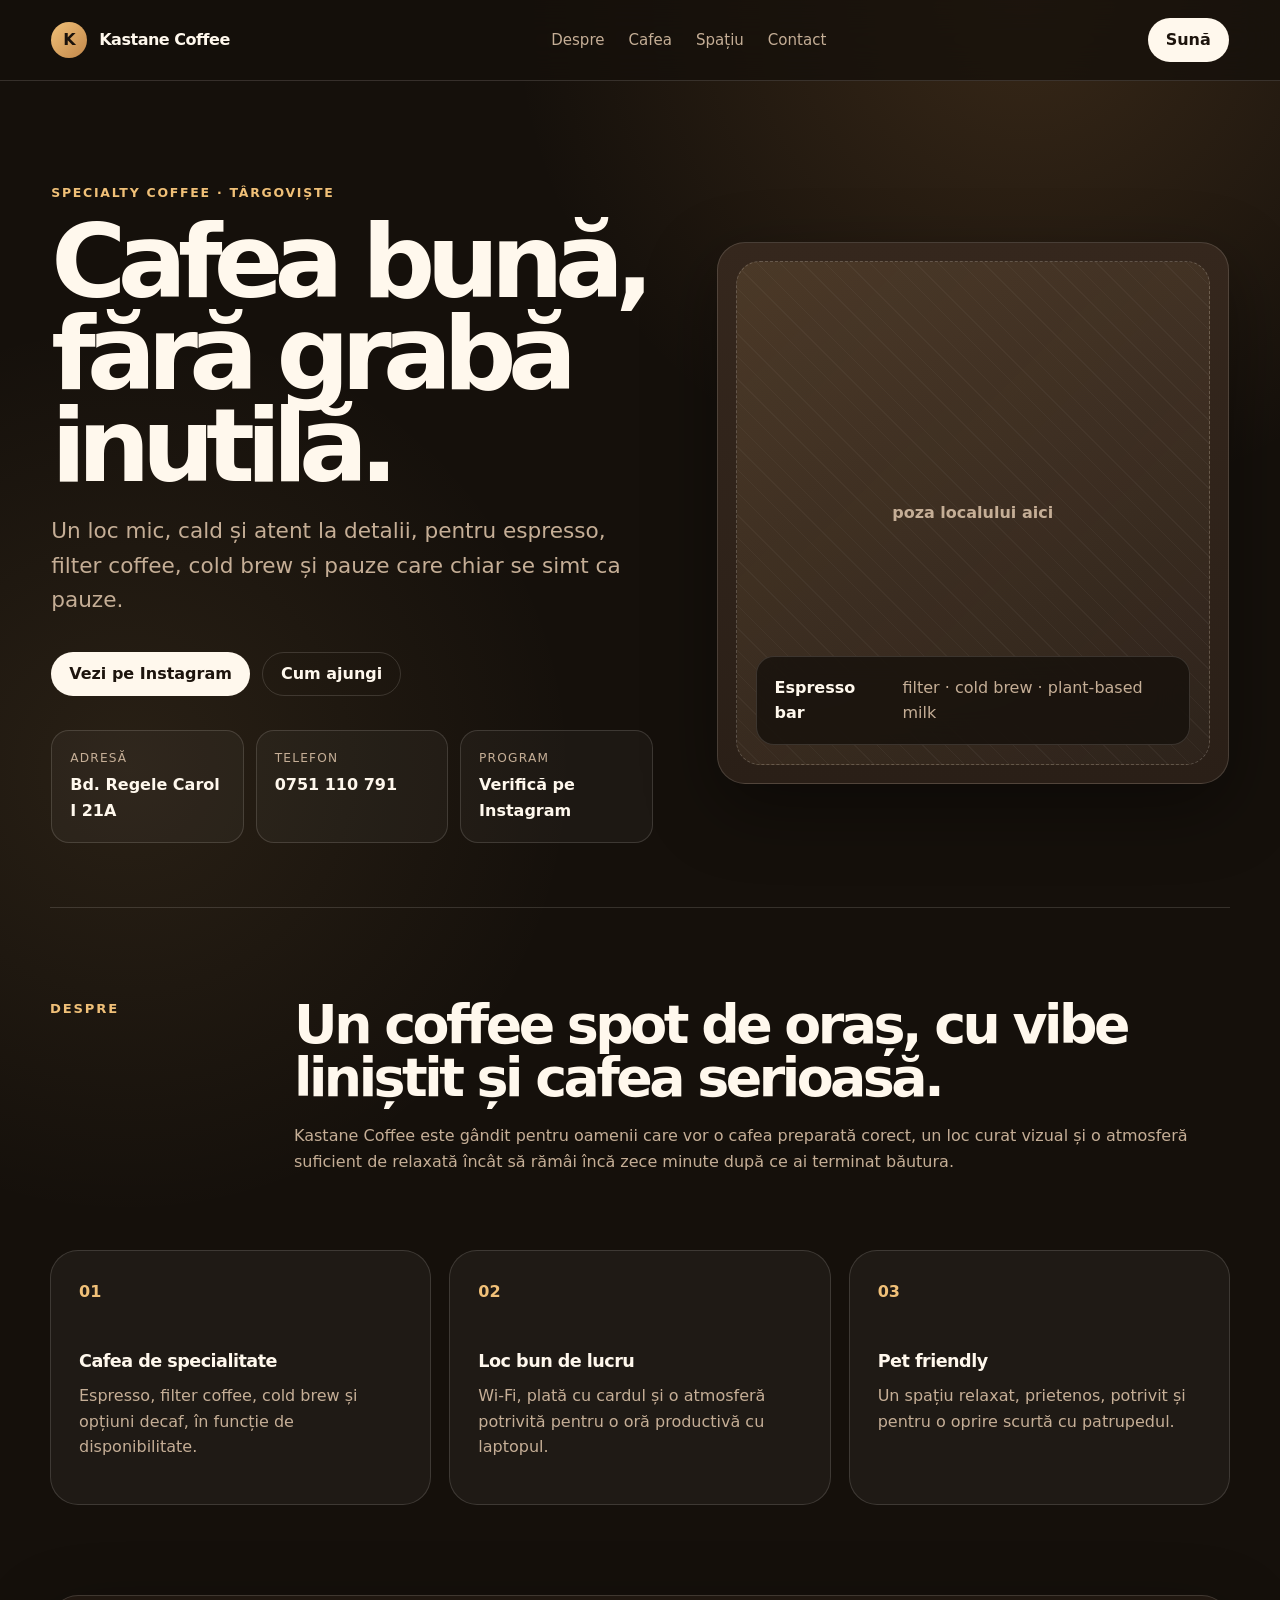
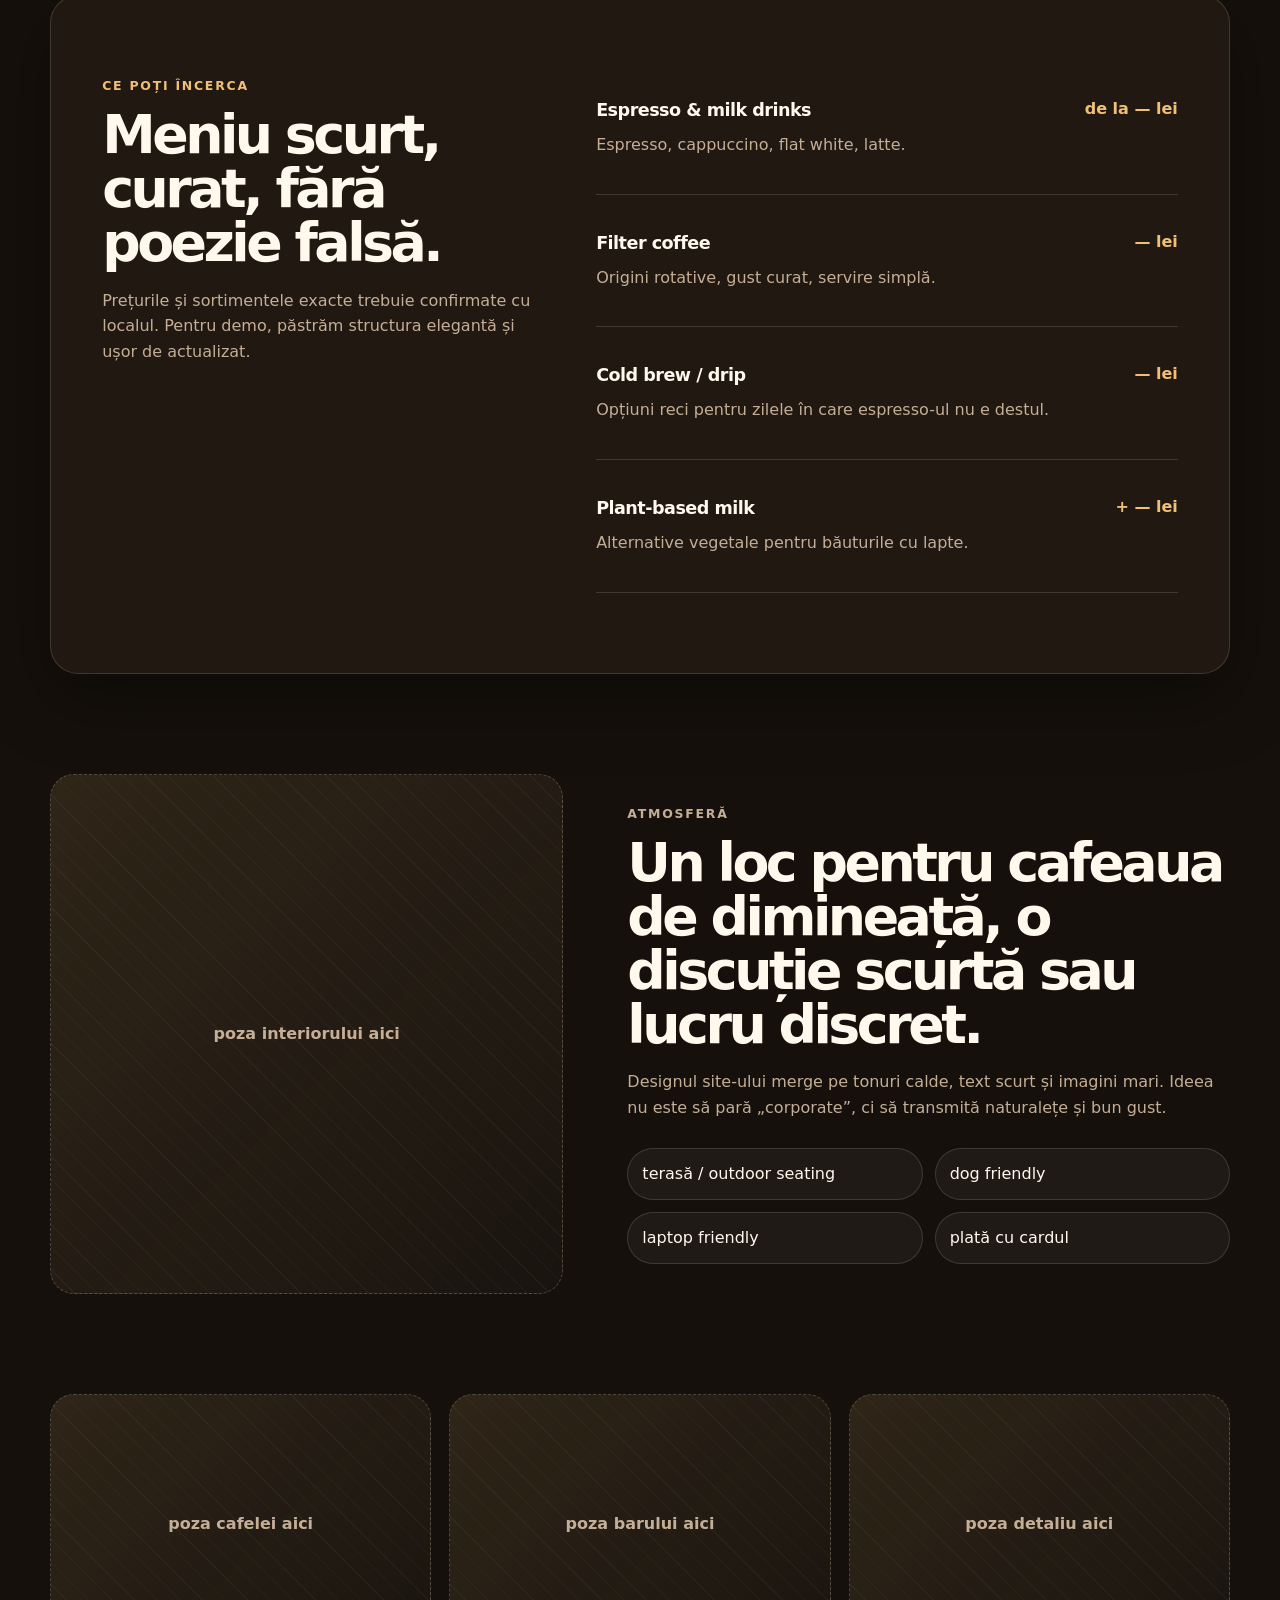
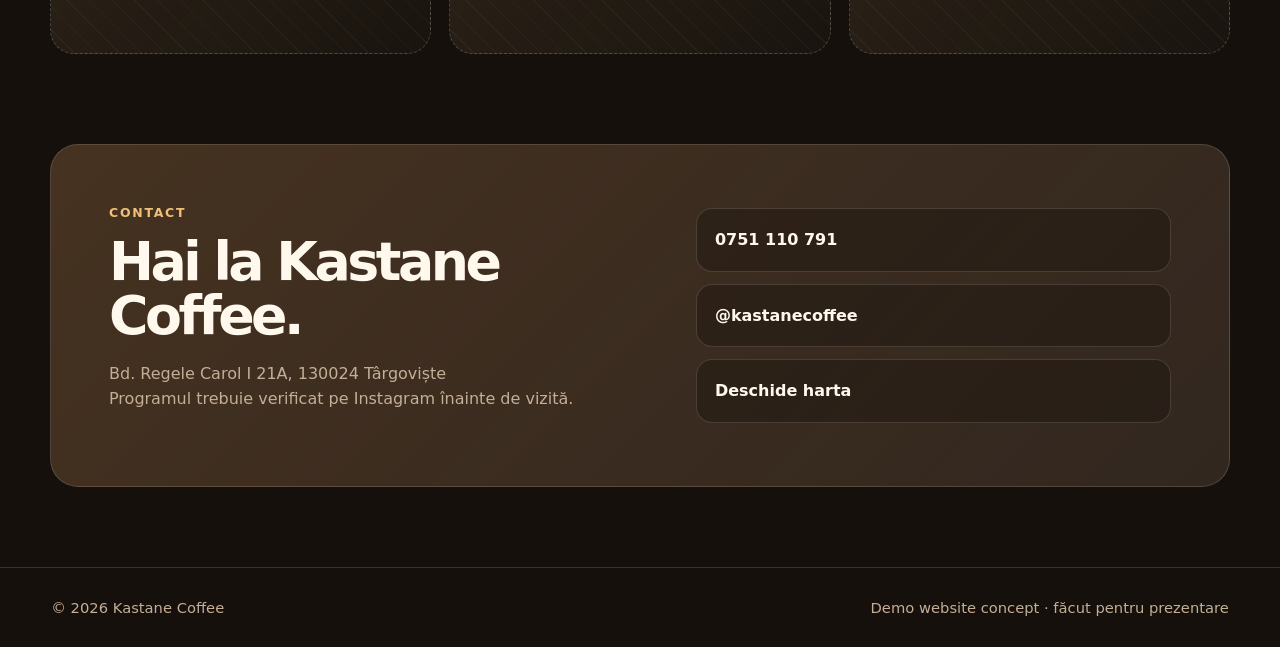
==== index.html @ a00e75fe "Add files via upload" ====
<!doctype html>
<html lang="ro">
<head>
  <meta charset="utf-8" />
  <meta name="viewport" content="width=device-width, initial-scale=1" />
  <title>Kastane Coffee — Specialty coffee în Târgoviște</title>
  <meta name="description" content="Kastane Coffee este o cafenea de specialitate din Târgoviște, pe Bulevardul Regele Carol I 21A. Espresso, filter coffee, cold brew și atmosferă relaxată." />
  <meta name="theme-color" content="#15100b" />
  <link rel="stylesheet" href="styles.css" />
</head>
<body>
  <header class="site-header">
    <a class="brand" href="#top" aria-label="Kastane Coffee">
      <span class="brand-mark">K</span>
      <span>Kastane Coffee</span>
    </a>

    <nav class="nav" aria-label="Navigație principală">
      <a href="#about">Despre</a>
      <a href="#coffee">Cafea</a>
      <a href="#space">Spațiu</a>
      <a href="#contact">Contact</a>
    </nav>

    <a class="header-cta" href="tel:+40751110791">Sună</a>
  </header>

  <main id="top">
    <section class="hero">
      <div class="hero-content">
        <p class="eyebrow">Specialty coffee · Târgoviște</p>
        <h1>Cafea bună, fără grabă inutilă.</h1>
        <p class="lead">
          Un loc mic, cald și atent la detalii, pentru espresso, filter coffee,
          cold brew și pauze care chiar se simt ca pauze.
        </p>

        <div class="hero-actions">
          <a class="button primary" href="https://www.instagram.com/kastanecoffee/" target="_blank" rel="noreferrer">Vezi pe Instagram</a>
          <a class="button ghost" href="#contact">Cum ajungi</a>
        </div>

        <dl class="quick-info" aria-label="Informații rapide">
          <div>
            <dt>Adresă</dt>
            <dd>Bd. Regele Carol I 21A</dd>
          </div>
          <div>
            <dt>Telefon</dt>
            <dd>0751 110 791</dd>
          </div>
          <div>
            <dt>Program</dt>
            <dd>Verifică pe Instagram</dd>
          </div>
        </dl>
      </div>

      <div class="hero-card" aria-label="Card vizual cafea">
        <div class="image-placeholder">
          <span>poza localului aici</span>
        </div>
        <div class="floating-note">
          <strong>Espresso bar</strong>
          <span>filter · cold brew · plant-based milk</span>
        </div>
      </div>
    </section>

    <section class="section intro" id="about">
      <div class="section-label">Despre</div>
      <div class="section-copy">
        <h2>Un coffee spot de oraș, cu vibe liniștit și cafea serioasă.</h2>
        <p>
          Kastane Coffee este gândit pentru oamenii care vor o cafea preparată corect,
          un loc curat vizual și o atmosferă suficient de relaxată încât să rămâi
          încă zece minute după ce ai terminat băutura.
        </p>
      </div>
    </section>

    <section class="feature-grid">
      <article class="feature-card">
        <span class="card-number">01</span>
        <h3>Cafea de specialitate</h3>
        <p>Espresso, filter coffee, cold brew și opțiuni decaf, în funcție de disponibilitate.</p>
      </article>
      <article class="feature-card">
        <span class="card-number">02</span>
        <h3>Loc bun de lucru</h3>
        <p>Wi‑Fi, plată cu cardul și o atmosferă potrivită pentru o oră productivă cu laptopul.</p>
      </article>
      <article class="feature-card">
        <span class="card-number">03</span>
        <h3>Pet friendly</h3>
        <p>Un spațiu relaxat, prietenos, potrivit și pentru o oprire scurtă cu patrupedul.</p>
      </article>
    </section>

    <section class="menu-section" id="coffee">
      <div>
        <p class="eyebrow">Ce poți încerca</p>
        <h2>Meniu scurt, curat, fără poezie falsă.</h2>
        <p class="muted">
          Prețurile și sortimentele exacte trebuie confirmate cu localul.
          Pentru demo, păstrăm structura elegantă și ușor de actualizat.
        </p>
      </div>

      <div class="menu-list">
        <div class="menu-item">
          <div>
            <h3>Espresso & milk drinks</h3>
            <p>Espresso, cappuccino, flat white, latte.</p>
          </div>
          <span>de la — lei</span>
        </div>
        <div class="menu-item">
          <div>
            <h3>Filter coffee</h3>
            <p>Origini rotative, gust curat, servire simplă.</p>
          </div>
          <span>— lei</span>
        </div>
        <div class="menu-item">
          <div>
            <h3>Cold brew / drip</h3>
            <p>Opțiuni reci pentru zilele în care espresso-ul nu e destul.</p>
          </div>
          <span>— lei</span>
        </div>
        <div class="menu-item">
          <div>
            <h3>Plant-based milk</h3>
            <p>Alternative vegetale pentru băuturile cu lapte.</p>
          </div>
          <span>+ — lei</span>
        </div>
      </div>
    </section>

    <section class="split-section" id="space">
      <div class="image-placeholder tall">
        <span>poza interiorului aici</span>
      </div>
      <div class="split-copy">
        <p class="eyebrow">Atmosferă</p>
        <h2>Un loc pentru cafeaua de dimineață, o discuție scurtă sau lucru discret.</h2>
        <p>
          Designul site-ului merge pe tonuri calde, text scurt și imagini mari.
          Ideea nu este să pară „corporate”, ci să transmită naturalețe și bun gust.
        </p>
        <ul class="check-list">
          <li>terasă / outdoor seating</li>
          <li>dog friendly</li>
          <li>laptop friendly</li>
          <li>plată cu cardul</li>
        </ul>
      </div>
    </section>

    <section class="gallery" aria-label="Galerie">
      <div class="image-placeholder"><span>poza cafelei aici</span></div>
      <div class="image-placeholder"><span>poza barului aici</span></div>
      <div class="image-placeholder"><span>poza detaliu aici</span></div>
    </section>

    <section class="contact-section" id="contact">
      <div>
        <p class="eyebrow">Contact</p>
        <h2>Hai la Kastane Coffee.</h2>
        <p class="muted">
          Bd. Regele Carol I 21A, 130024 Târgoviște<br />
          Programul trebuie verificat pe Instagram înainte de vizită.
        </p>
      </div>

      <div class="contact-card">
        <a href="tel:+40751110791">0751 110 791</a>
        <a href="https://www.instagram.com/kastanecoffee/" target="_blank" rel="noreferrer">@kastanecoffee</a>
        <a href="https://www.google.com/maps/search/?api=1&query=Kastane%20Coffee%20Targoviste" target="_blank" rel="noreferrer">Deschide harta</a>
      </div>
    </section>
  </main>

  <footer class="footer">
    <span>© <span id="year"></span> Kastane Coffee</span>
    <span>Demo website concept · făcut pentru prezentare</span>
  </footer>

  <script src="script.js"></script>
</body>
</html>
---- styles.css ----
* {
  box-sizing: border-box;
}

:root {
  --bg: #15100b;
  --bg-soft: #211811;
  --card: #2a1f17;
  --card-2: #35271d;
  --text: #fff8ed;
  --muted: #c5ae96;
  --line: rgba(255, 248, 237, 0.14);
  --accent: #c2874a;
  --accent-light: #f0c078;
  --shadow: 0 24px 70px rgba(0, 0, 0, 0.38);
  --radius-lg: 28px;
  --radius-md: 18px;
}

html {
  scroll-behavior: smooth;
}

body {
  margin: 0;
  font-family: Inter, ui-sans-serif, system-ui, -apple-system, BlinkMacSystemFont, "Segoe UI", sans-serif;
  color: var(--text);
  background:
    radial-gradient(circle at 80% 0%, rgba(194, 135, 74, 0.2), transparent 32rem),
    radial-gradient(circle at 10% 20%, rgba(240, 192, 120, 0.09), transparent 28rem),
    var(--bg);
  line-height: 1.6;
}

a {
  color: inherit;
  text-decoration: none;
}

.site-header {
  position: sticky;
  top: 0;
  z-index: 20;
  display: flex;
  align-items: center;
  justify-content: space-between;
  gap: 24px;
  padding: 18px clamp(18px, 4vw, 64px);
  background: rgba(21, 16, 11, 0.78);
  backdrop-filter: blur(18px);
  border-bottom: 1px solid var(--line);
}

.brand {
  display: inline-flex;
  align-items: center;
  gap: 12px;
  font-weight: 750;
  letter-spacing: -0.03em;
}

.brand-mark {
  display: grid;
  place-items: center;
  width: 36px;
  height: 36px;
  border-radius: 50%;
  background: linear-gradient(135deg, var(--accent-light), var(--accent));
  color: #1b120b;
  font-weight: 900;
}

.nav {
  display: flex;
  gap: 24px;
  color: var(--muted);
  font-size: 0.94rem;
}

.nav a:hover {
  color: var(--text);
}

.header-cta,
.button {
  display: inline-flex;
  align-items: center;
  justify-content: center;
  min-height: 44px;
  padding: 0 18px;
  border-radius: 999px;
  font-weight: 700;
}

.header-cta,
.button.primary {
  background: var(--text);
  color: #1d140d;
}

.button.ghost {
  border: 1px solid var(--line);
  color: var(--text);
}

.hero {
  display: grid;
  grid-template-columns: minmax(0, 1.08fr) minmax(320px, 0.92fr);
  gap: clamp(28px, 5vw, 72px);
  align-items: center;
  padding: clamp(56px, 8vw, 110px) clamp(18px, 4vw, 64px) 64px;
  min-height: 82vh;
}

.eyebrow {
  color: var(--accent-light);
  text-transform: uppercase;
  letter-spacing: 0.14em;
  font-size: 0.78rem;
  font-weight: 800;
}

h1,
h2,
h3,
p {
  margin-top: 0;
}

h1 {
  max-width: 880px;
  margin-bottom: 22px;
  font-size: clamp(3.1rem, 8vw, 7.5rem);
  line-height: 0.9;
  letter-spacing: -0.085em;
}

h2 {
  margin-bottom: 18px;
  font-size: clamp(2rem, 4.2vw, 4rem);
  line-height: 1;
  letter-spacing: -0.065em;
}

h3 {
  margin-bottom: 8px;
  font-size: 1.1rem;
  letter-spacing: -0.03em;
}

.lead {
  max-width: 650px;
  color: var(--muted);
  font-size: clamp(1.05rem, 2vw, 1.35rem);
}

.hero-actions {
  display: flex;
  flex-wrap: wrap;
  gap: 12px;
  margin: 34px 0;
}

.quick-info {
  display: grid;
  grid-template-columns: repeat(3, minmax(0, 1fr));
  max-width: 760px;
  gap: 12px;
  margin: 0;
}

.quick-info div {
  padding: 18px;
  border: 1px solid var(--line);
  border-radius: var(--radius-md);
  background: rgba(255, 255, 255, 0.035);
}

.quick-info dt {
  color: var(--muted);
  font-size: 0.76rem;
  text-transform: uppercase;
  letter-spacing: 0.1em;
}

.quick-info dd {
  margin: 4px 0 0;
  font-weight: 700;
}

.hero-card {
  position: relative;
  min-height: 540px;
  border-radius: var(--radius-lg);
  padding: 18px;
  background: linear-gradient(180deg, var(--card-2), var(--card));
  box-shadow: var(--shadow);
  border: 1px solid var(--line);
}

.image-placeholder {
  display: grid;
  place-items: center;
  min-height: 300px;
  width: 100%;
  border-radius: 24px;
  background:
    linear-gradient(135deg, rgba(240, 192, 120, 0.12), rgba(255, 255, 255, 0.02)),
    repeating-linear-gradient(45deg, rgba(255,255,255,0.035) 0 1px, transparent 1px 16px);
  border: 1px dashed rgba(255, 248, 237, 0.2);
  color: var(--muted);
  text-align: center;
  font-weight: 700;
}

.hero-card .image-placeholder {
  height: 100%;
  min-height: 504px;
}

.floating-note {
  position: absolute;
  left: 38px;
  right: 38px;
  bottom: 38px;
  display: flex;
  justify-content: space-between;
  gap: 16px;
  padding: 18px;
  border-radius: 18px;
  background: rgba(21, 16, 11, 0.78);
  backdrop-filter: blur(16px);
  border: 1px solid var(--line);
}

.floating-note span {
  color: var(--muted);
}

.section,
.feature-grid,
.menu-section,
.split-section,
.gallery,
.contact-section {
  width: min(1180px, calc(100% - 36px));
  margin: 0 auto;
}

.section {
  display: grid;
  grid-template-columns: 180px 1fr;
  gap: clamp(20px, 5vw, 80px);
  padding: 90px 0 42px;
  border-top: 1px solid var(--line);
}

.section-label {
  color: var(--accent-light);
  font-size: 0.82rem;
  text-transform: uppercase;
  letter-spacing: 0.14em;
  font-weight: 800;
}

.section-copy p,
.muted,
.split-copy p,
.feature-card p,
.menu-item p {
  color: var(--muted);
}

.feature-grid {
  display: grid;
  grid-template-columns: repeat(3, 1fr);
  gap: 18px;
  padding: 18px 0 90px;
}

.feature-card {
  padding: 28px;
  border-radius: var(--radius-lg);
  background: rgba(255, 255, 255, 0.045);
  border: 1px solid var(--line);
}

.card-number {
  display: inline-block;
  margin-bottom: 42px;
  color: var(--accent-light);
  font-weight: 900;
}

.menu-section {
  display: grid;
  grid-template-columns: 0.85fr 1.15fr;
  gap: clamp(26px, 5vw, 70px);
  padding: 80px clamp(18px, 4vw, 54px);
  border-radius: var(--radius-lg);
  background: var(--bg-soft);
  border: 1px solid var(--line);
  box-shadow: var(--shadow);
}

.menu-list {
  display: grid;
  gap: 14px;
}

.menu-item {
  display: flex;
  justify-content: space-between;
  gap: 24px;
  padding: 20px 0;
  border-bottom: 1px solid var(--line);
}

.menu-item span {
  color: var(--accent-light);
  font-weight: 800;
  white-space: nowrap;
}

.split-section {
  display: grid;
  grid-template-columns: 0.92fr 1.08fr;
  gap: clamp(26px, 5vw, 70px);
  align-items: center;
  padding: 100px 0;
}

.image-placeholder.tall {
  min-height: 520px;
}

.check-list {
  display: grid;
  grid-template-columns: repeat(2, minmax(0, 1fr));
  gap: 12px;
  padding: 0;
  margin: 28px 0 0;
  list-style: none;
}

.check-list li {
  padding: 12px 14px;
  border-radius: 999px;
  background: rgba(255, 255, 255, 0.045);
  color: var(--text);
  border: 1px solid var(--line);
}

.gallery {
  display: grid;
  grid-template-columns: repeat(3, 1fr);
  gap: 18px;
  padding-bottom: 90px;
}

.gallery .image-placeholder {
  min-height: 260px;
}

.contact-section {
  display: grid;
  grid-template-columns: 1fr 0.85fr;
  gap: 28px;
  align-items: stretch;
  margin-bottom: 80px;
  padding: clamp(30px, 5vw, 58px);
  border-radius: var(--radius-lg);
  background:
    linear-gradient(135deg, rgba(194, 135, 74, 0.18), rgba(255,255,255,0.035)),
    var(--card);
  border: 1px solid var(--line);
}

.contact-card {
  display: grid;
  gap: 12px;
  align-content: center;
}

.contact-card a {
  padding: 18px;
  border-radius: 16px;
  border: 1px solid var(--line);
  background: rgba(21, 16, 11, 0.35);
  font-weight: 800;
}

.footer {
  display: flex;
  justify-content: space-between;
  gap: 18px;
  padding: 28px clamp(18px, 4vw, 64px);
  border-top: 1px solid var(--line);
  color: var(--muted);
  font-size: 0.92rem;
}

@media (max-width: 900px) {
  .nav {
    display: none;
  }

  .hero,
  .section,
  .menu-section,
  .split-section,
  .contact-section {
    grid-template-columns: 1fr;
  }

  .hero {
    padding-top: 42px;
  }

  .hero-card {
    min-height: 360px;
  }

  .hero-card .image-placeholder {
    min-height: 330px;
  }

  .quick-info,
  .feature-grid,
  .gallery {
    grid-template-columns: 1fr;
  }

  .floating-note {
    position: static;
    margin-top: 14px;
    flex-direction: column;
  }

  .footer {
    flex-direction: column;
  }
}

@media (max-width: 560px) {
  .site-header {
    padding: 14px 16px;
  }

  .brand span:last-child {
    display: none;
  }

  h1 {
    font-size: clamp(3rem, 18vw, 5.2rem);
  }

  .check-list {
    grid-template-columns: 1fr;
  }

  .menu-item {
    flex-direction: column;
    gap: 8px;
  }
}
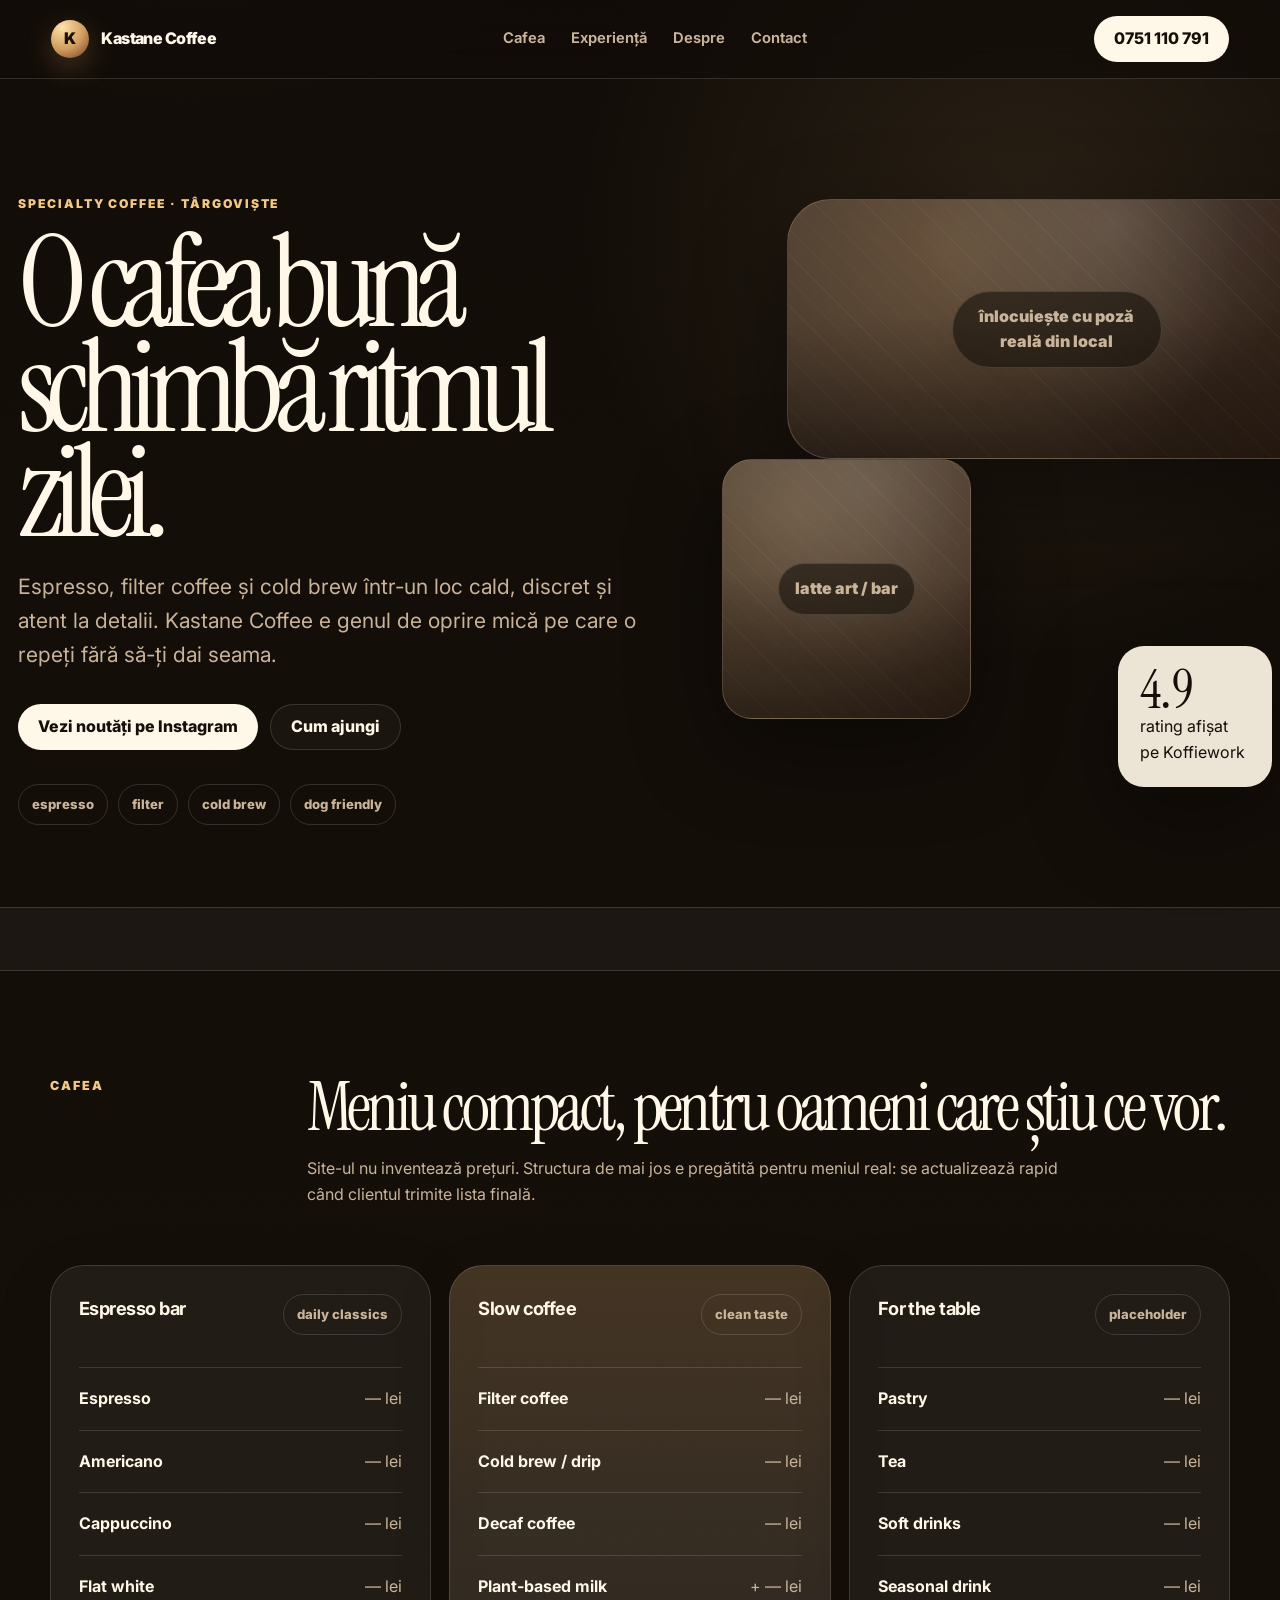
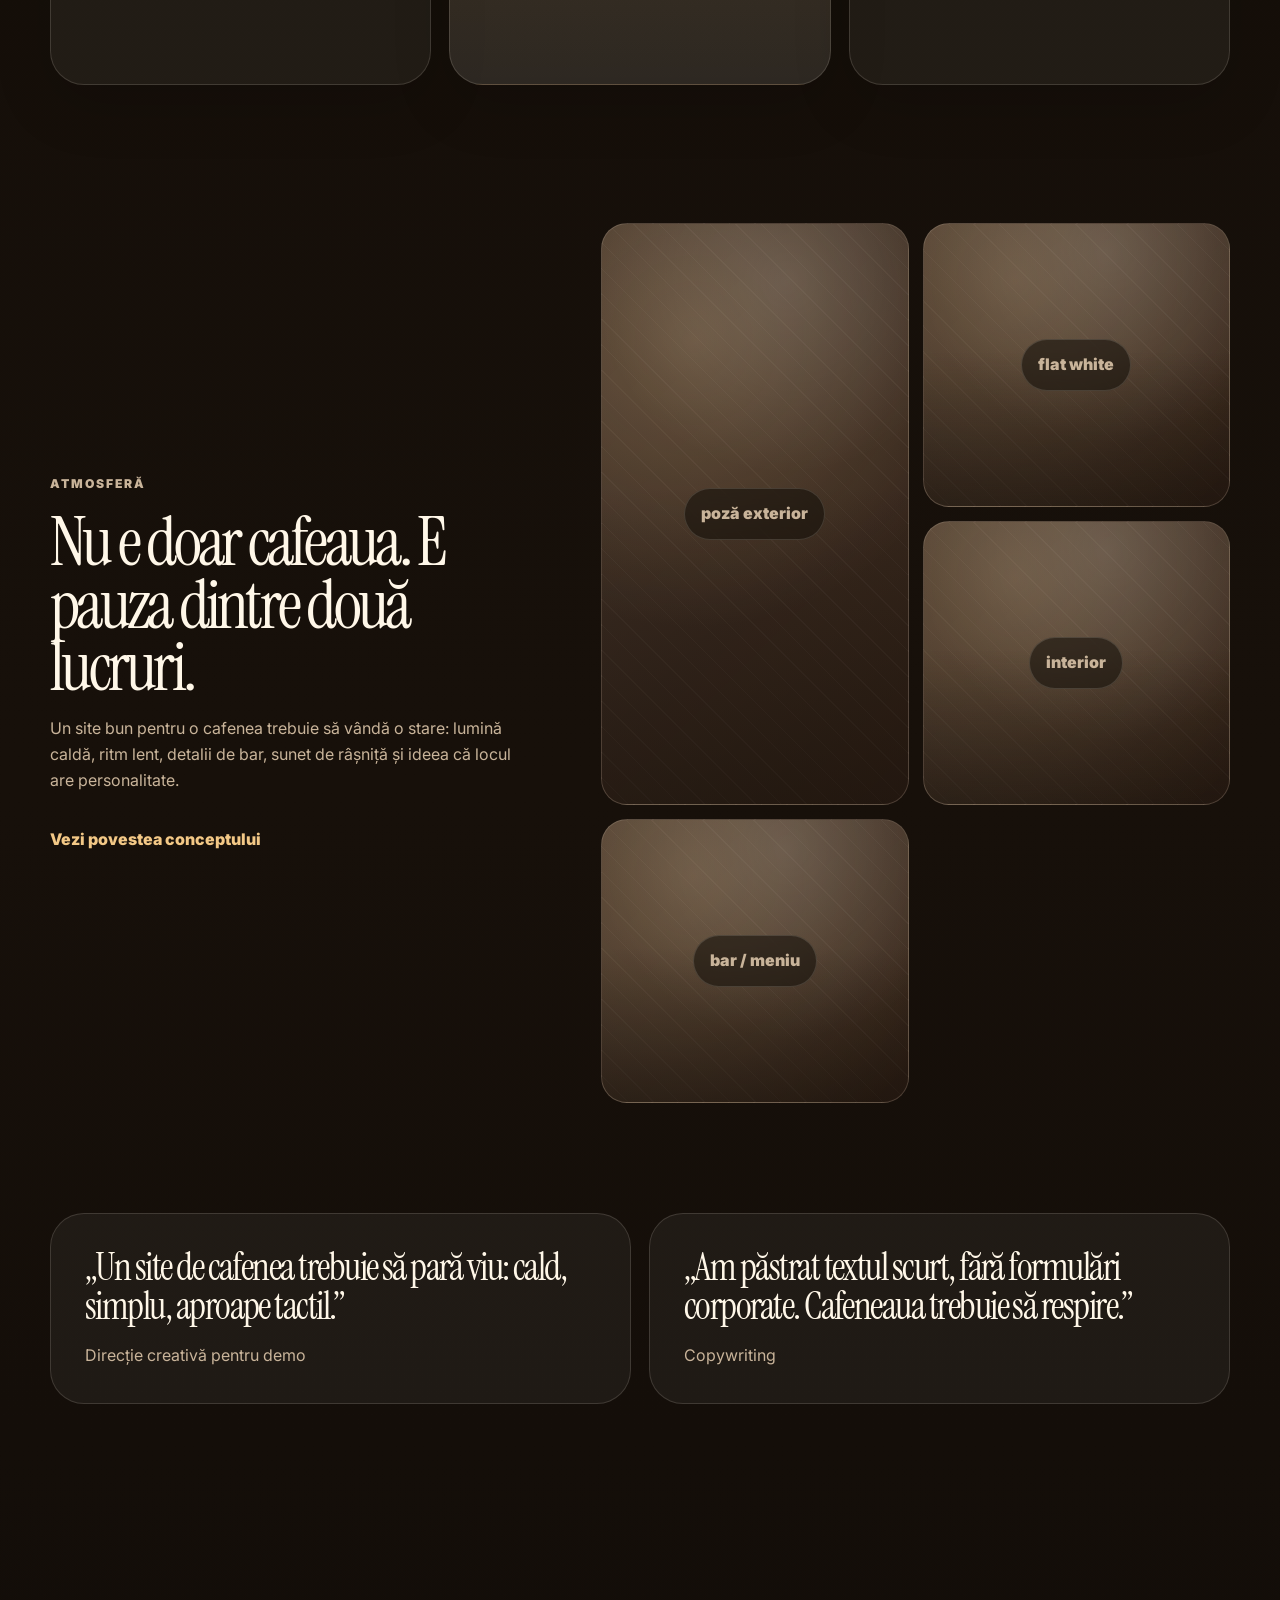
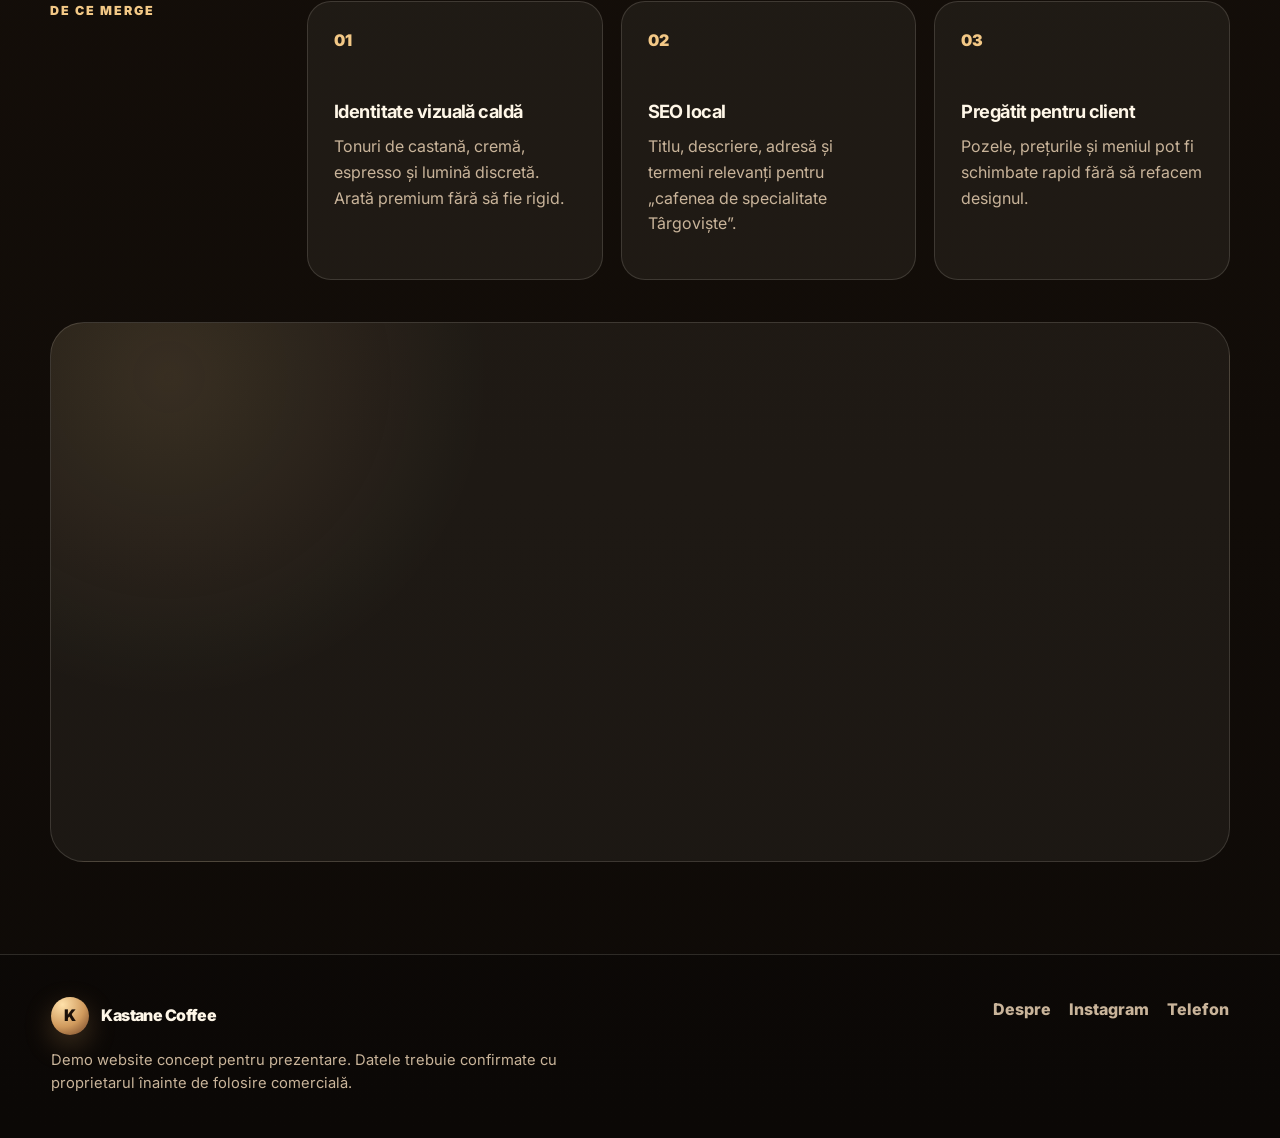
==== commit 486f2ca1: "Add files via upload" ====
--- a/index.html
+++ b/index.html
@@ -4,188 +4,217 @@
   <meta charset="utf-8" />
   <meta name="viewport" content="width=device-width, initial-scale=1" />
   <title>Kastane Coffee — Specialty coffee în Târgoviște</title>
-  <meta name="description" content="Kastane Coffee este o cafenea de specialitate din Târgoviște, pe Bulevardul Regele Carol I 21A. Espresso, filter coffee, cold brew și atmosferă relaxată." />
-  <meta name="theme-color" content="#15100b" />
+  <meta name="description" content="Kastane Coffee, cafenea de specialitate în Târgoviște. Espresso, filter coffee, cold brew, decaf, lapte vegetal, Wi‑Fi, dog friendly și terasă." />
+  <meta name="theme-color" content="#120d08" />
+  <meta property="og:title" content="Kastane Coffee — Specialty coffee în Târgoviște" />
+  <meta property="og:description" content="Cafea de specialitate, atmosferă caldă și un loc bun pentru o pauză în Târgoviște." />
+  <link rel="icon" href="favicon.svg" type="image/svg+xml" />
+  <link rel="preconnect" href="https://fonts.googleapis.com">
+  <link rel="preconnect" href="https://fonts.gstatic.com" crossorigin>
+  <link href="https://fonts.googleapis.com/css2?family=Instrument+Serif:ital@0;1&family=Inter:wght@400;500;600;700;800;900&display=swap" rel="stylesheet">
   <link rel="stylesheet" href="styles.css" />
 </head>
+
 <body>
+  <div class="grain" aria-hidden="true"></div>
+
   <header class="site-header">
-    <a class="brand" href="#top" aria-label="Kastane Coffee">
+    <a class="brand" href="index.html" aria-label="Kastane Coffee">
       <span class="brand-mark">K</span>
-      <span>Kastane Coffee</span>
+      <span class="brand-text">Kastane Coffee</span>
     </a>
 
     <nav class="nav" aria-label="Navigație principală">
-      <a href="#about">Despre</a>
-      <a href="#coffee">Cafea</a>
-      <a href="#space">Spațiu</a>
-      <a href="#contact">Contact</a>
+      <a href="index.html#coffee">Cafea</a>
+      <a href="index.html#experience">Experiență</a>
+      <a href="about.html">Despre</a>
+      <a href="index.html#visit">Contact</a>
     </nav>
 
-    <a class="header-cta" href="tel:+40751110791">Sună</a>
+    <a class="header-cta" href="tel:+40751110791">0751 110 791</a>
   </header>
 
-  <main id="top">
-    <section class="hero">
-      <div class="hero-content">
-        <p class="eyebrow">Specialty coffee · Târgoviște</p>
-        <h1>Cafea bună, fără grabă inutilă.</h1>
+  <main>
+    <section class="hero hero-premium">
+      <div class="hero-copy reveal">
+        <p class="eyebrow">specialty coffee · târgoviște</p>
+        <h1>O cafea bună schimbă ritmul zilei.</h1>
         <p class="lead">
-          Un loc mic, cald și atent la detalii, pentru espresso, filter coffee,
-          cold brew și pauze care chiar se simt ca pauze.
+          Espresso, filter coffee și cold brew într-un loc cald, discret și atent la detalii.
+          Kastane Coffee e genul de oprire mică pe care o repeți fără să-ți dai seama.
         </p>
 
         <div class="hero-actions">
-          <a class="button primary" href="https://www.instagram.com/kastanecoffee/" target="_blank" rel="noreferrer">Vezi pe Instagram</a>
-          <a class="button ghost" href="#contact">Cum ajungi</a>
-        </div>
-
-        <dl class="quick-info" aria-label="Informații rapide">
-          <div>
-            <dt>Adresă</dt>
-            <dd>Bd. Regele Carol I 21A</dd>
-          </div>
-          <div>
-            <dt>Telefon</dt>
-            <dd>0751 110 791</dd>
-          </div>
-          <div>
-            <dt>Program</dt>
-            <dd>Verifică pe Instagram</dd>
-          </div>
-        </dl>
-      </div>
-
-      <div class="hero-card" aria-label="Card vizual cafea">
-        <div class="image-placeholder">
-          <span>poza localului aici</span>
-        </div>
-        <div class="floating-note">
-          <strong>Espresso bar</strong>
-          <span>filter · cold brew · plant-based milk</span>
-        </div>
-      </div>
-    </section>
-
-    <section class="section intro" id="about">
-      <div class="section-label">Despre</div>
-      <div class="section-copy">
-        <h2>Un coffee spot de oraș, cu vibe liniștit și cafea serioasă.</h2>
+          <a class="button primary" href="https://www.instagram.com/kastanecoffee/" target="_blank" rel="noreferrer">Vezi noutăți pe Instagram</a>
+          <a class="button ghost" href="#visit">Cum ajungi</a>
+        </div>
+
+        <div class="micro-row">
+          <span>espresso</span>
+          <span>filter</span>
+          <span>cold brew</span>
+          <span>dog friendly</span>
+        </div>
+      </div>
+
+      <div class="hero-visual reveal delay-1">
+        <div class="hero-photo hero-photo-main photo-slot">
+          <span>înlocuiește cu poză reală din local</span>
+        </div>
+        <div class="hero-photo hero-photo-small photo-slot">
+          <span>latte art / bar</span>
+        </div>
+        <div class="hero-badge">
+          <span class="badge-big">4.9</span>
+          <span>rating afișat pe Koffiework</span>
+        </div>
+      </div>
+    </section>
+
+    <section class="ticker" aria-label="Servicii">
+      <div class="ticker-track">
+        <span>Free Wi‑Fi</span><span>•</span><span>Laptop friendly</span><span>•</span>
+        <span>Kids friendly</span><span>•</span><span>Dog friendly</span><span>•</span>
+        <span>Outdoor seating</span><span>•</span><span>Card payment</span><span>•</span>
+        <span>Plant-based milk</span><span>•</span><span>Decaf</span>
+      </div>
+    </section>
+
+    <section class="section two-col" id="coffee">
+      <div class="section-kicker reveal">Cafea</div>
+      <div class="section-content reveal">
+        <h2>Meniu compact, pentru oameni care știu ce vor.</h2>
         <p>
-          Kastane Coffee este gândit pentru oamenii care vor o cafea preparată corect,
-          un loc curat vizual și o atmosferă suficient de relaxată încât să rămâi
-          încă zece minute după ce ai terminat băutura.
-        </p>
-      </div>
-    </section>
-
-    <section class="feature-grid">
-      <article class="feature-card">
-        <span class="card-number">01</span>
-        <h3>Cafea de specialitate</h3>
-        <p>Espresso, filter coffee, cold brew și opțiuni decaf, în funcție de disponibilitate.</p>
-      </article>
-      <article class="feature-card">
-        <span class="card-number">02</span>
-        <h3>Loc bun de lucru</h3>
-        <p>Wi‑Fi, plată cu cardul și o atmosferă potrivită pentru o oră productivă cu laptopul.</p>
-      </article>
-      <article class="feature-card">
-        <span class="card-number">03</span>
-        <h3>Pet friendly</h3>
-        <p>Un spațiu relaxat, prietenos, potrivit și pentru o oprire scurtă cu patrupedul.</p>
-      </article>
-    </section>
-
-    <section class="menu-section" id="coffee">
-      <div>
-        <p class="eyebrow">Ce poți încerca</p>
-        <h2>Meniu scurt, curat, fără poezie falsă.</h2>
-        <p class="muted">
-          Prețurile și sortimentele exacte trebuie confirmate cu localul.
-          Pentru demo, păstrăm structura elegantă și ușor de actualizat.
-        </p>
-      </div>
-
-      <div class="menu-list">
-        <div class="menu-item">
-          <div>
-            <h3>Espresso & milk drinks</h3>
-            <p>Espresso, cappuccino, flat white, latte.</p>
-          </div>
-          <span>de la — lei</span>
-        </div>
-        <div class="menu-item">
-          <div>
-            <h3>Filter coffee</h3>
-            <p>Origini rotative, gust curat, servire simplă.</p>
-          </div>
-          <span>— lei</span>
-        </div>
-        <div class="menu-item">
-          <div>
-            <h3>Cold brew / drip</h3>
-            <p>Opțiuni reci pentru zilele în care espresso-ul nu e destul.</p>
-          </div>
-          <span>— lei</span>
-        </div>
-        <div class="menu-item">
-          <div>
-            <h3>Plant-based milk</h3>
-            <p>Alternative vegetale pentru băuturile cu lapte.</p>
-          </div>
-          <span>+ — lei</span>
-        </div>
-      </div>
-    </section>
-
-    <section class="split-section" id="space">
-      <div class="image-placeholder tall">
-        <span>poza interiorului aici</span>
-      </div>
-      <div class="split-copy">
+          Site-ul nu inventează prețuri. Structura de mai jos e pregătită pentru meniul real:
+          se actualizează rapid când clientul trimite lista finală.
+        </p>
+      </div>
+    </section>
+
+    <section class="menu-board reveal">
+      <div class="menu-category">
+        <div class="menu-title">
+          <h3>Espresso bar</h3>
+          <span>daily classics</span>
+        </div>
+        <article><b>Espresso</b><span>— lei</span></article>
+        <article><b>Americano</b><span>— lei</span></article>
+        <article><b>Cappuccino</b><span>— lei</span></article>
+        <article><b>Flat white</b><span>— lei</span></article>
+      </div>
+
+      <div class="menu-category highlighted">
+        <div class="menu-title">
+          <h3>Slow coffee</h3>
+          <span>clean taste</span>
+        </div>
+        <article><b>Filter coffee</b><span>— lei</span></article>
+        <article><b>Cold brew / drip</b><span>— lei</span></article>
+        <article><b>Decaf coffee</b><span>— lei</span></article>
+        <article><b>Plant-based milk</b><span>+ — lei</span></article>
+      </div>
+
+      <div class="menu-category">
+        <div class="menu-title">
+          <h3>For the table</h3>
+          <span>placeholder</span>
+        </div>
+        <article><b>Pastry</b><span>— lei</span></article>
+        <article><b>Tea</b><span>— lei</span></article>
+        <article><b>Soft drinks</b><span>— lei</span></article>
+        <article><b>Seasonal drink</b><span>— lei</span></article>
+      </div>
+    </section>
+
+    <section class="showcase" id="experience">
+      <div class="showcase-copy reveal">
         <p class="eyebrow">Atmosferă</p>
-        <h2>Un loc pentru cafeaua de dimineață, o discuție scurtă sau lucru discret.</h2>
+        <h2>Nu e doar cafeaua. E pauza dintre două lucruri.</h2>
         <p>
-          Designul site-ului merge pe tonuri calde, text scurt și imagini mari.
-          Ideea nu este să pară „corporate”, ci să transmită naturalețe și bun gust.
-        </p>
-        <ul class="check-list">
-          <li>terasă / outdoor seating</li>
-          <li>dog friendly</li>
-          <li>laptop friendly</li>
-          <li>plată cu cardul</li>
-        </ul>
-      </div>
-    </section>
-
-    <section class="gallery" aria-label="Galerie">
-      <div class="image-placeholder"><span>poza cafelei aici</span></div>
-      <div class="image-placeholder"><span>poza barului aici</span></div>
-      <div class="image-placeholder"><span>poza detaliu aici</span></div>
-    </section>
-
-    <section class="contact-section" id="contact">
-      <div>
-        <p class="eyebrow">Contact</p>
-        <h2>Hai la Kastane Coffee.</h2>
-        <p class="muted">
-          Bd. Regele Carol I 21A, 130024 Târgoviște<br />
-          Programul trebuie verificat pe Instagram înainte de vizită.
-        </p>
-      </div>
-
-      <div class="contact-card">
-        <a href="tel:+40751110791">0751 110 791</a>
-        <a href="https://www.instagram.com/kastanecoffee/" target="_blank" rel="noreferrer">@kastanecoffee</a>
-        <a href="https://www.google.com/maps/search/?api=1&query=Kastane%20Coffee%20Targoviste" target="_blank" rel="noreferrer">Deschide harta</a>
+          Un site bun pentru o cafenea trebuie să vândă o stare: lumină caldă, ritm lent,
+          detalii de bar, sunet de râșniță și ideea că locul are personalitate.
+        </p>
+        <a class="text-link" href="about.html">Vezi povestea conceptului</a>
+      </div>
+
+      <div class="masonry reveal delay-1">
+        <div class="photo-slot tall"><span>poză exterior</span></div>
+        <div class="photo-slot"><span>flat white</span></div>
+        <div class="photo-slot"><span>interior</span></div>
+        <div class="photo-slot wide"><span>bar / meniu</span></div>
+      </div>
+    </section>
+
+    <section class="review-strip reveal">
+      <figure>
+        <blockquote>„Un site de cafenea trebuie să pară viu: cald, simplu, aproape tactil.”</blockquote>
+        <figcaption>Direcție creativă pentru demo</figcaption>
+      </figure>
+      <figure>
+        <blockquote>„Am păstrat textul scurt, fără formulări corporate. Cafeneaua trebuie să respire.”</blockquote>
+        <figcaption>Copywriting</figcaption>
+      </figure>
+    </section>
+
+    <section class="section two-col">
+      <div class="section-kicker reveal">De ce merge</div>
+      <div class="cards reveal">
+        <article class="info-card">
+          <span>01</span>
+          <h3>Identitate vizuală caldă</h3>
+          <p>Tonuri de castană, cremă, espresso și lumină discretă. Arată premium fără să fie rigid.</p>
+        </article>
+        <article class="info-card">
+          <span>02</span>
+          <h3>SEO local</h3>
+          <p>Titlu, descriere, adresă și termeni relevanți pentru „cafenea de specialitate Târgoviște”.</p>
+        </article>
+        <article class="info-card">
+          <span>03</span>
+          <h3>Pregătit pentru client</h3>
+          <p>Pozele, prețurile și meniul pot fi schimbate rapid fără să refacem designul.</p>
+        </article>
+      </div>
+    </section>
+
+    <section class="visit" id="visit">
+      <div class="visit-copy reveal">
+        <p class="eyebrow">Vizitează</p>
+        <h2>Bd. Regele Carol I 21A, Târgoviște</h2>
+        <p>
+          Program public găsit: 08:00–18:00 pe European Coffee Trip.
+          Koffiework afișează 08:00–17:00, deci pentru prezentare reală îl verifici cu localul.
+        </p>
+        <div class="visit-actions">
+          <a class="button primary" href="tel:+40751110791">Sună acum</a>
+          <a class="button ghost" href="https://www.instagram.com/kastanecoffee/" target="_blank" rel="noreferrer">Instagram</a>
+        </div>
+      </div>
+
+      <div class="map-card reveal delay-1">
+        <iframe
+          title="Hartă Kastane Coffee"
+          loading="lazy"
+          referrerpolicy="no-referrer-when-downgrade"
+          src="https://www.google.com/maps?q=Kastane%20Coffee%20Targoviste%20Bulevardul%20Regele%20Carol%20I%2021A&output=embed">
+        </iframe>
       </div>
     </section>
   </main>
 
   <footer class="footer">
-    <span>© <span id="year"></span> Kastane Coffee</span>
-    <span>Demo website concept · făcut pentru prezentare</span>
+    <div>
+      <a class="brand footer-brand" href="index.html">
+        <span class="brand-mark">K</span>
+        <span>Kastane Coffee</span>
+      </a>
+      <p>Demo website concept pentru prezentare. Datele trebuie confirmate cu proprietarul înainte de folosire comercială.</p>
+    </div>
+    <div class="footer-links">
+      <a href="about.html">Despre</a>
+      <a href="https://www.instagram.com/kastanecoffee/" target="_blank" rel="noreferrer">Instagram</a>
+      <a href="tel:+40751110791">Telefon</a>
+    </div>
   </footer>
 
   <script src="script.js"></script>
--- a/styles.css
+++ b/styles.css
@@ -1,466 +1,656 @@
-* {
-  box-sizing: border-box;
-}
+* { box-sizing: border-box; }
 
 :root {
-  --bg: #15100b;
-  --bg-soft: #211811;
-  --card: #2a1f17;
-  --card-2: #35271d;
-  --text: #fff8ed;
-  --muted: #c5ae96;
-  --line: rgba(255, 248, 237, 0.14);
-  --accent: #c2874a;
-  --accent-light: #f0c078;
-  --shadow: 0 24px 70px rgba(0, 0, 0, 0.38);
-  --radius-lg: 28px;
-  --radius-md: 18px;
-}
-
-html {
-  scroll-behavior: smooth;
-}
+  --bg: #120d08;
+  --bg-2: #1b130d;
+  --surface: rgba(255, 249, 238, 0.055);
+  --surface-strong: rgba(255, 249, 238, 0.095);
+  --text: #fff7e8;
+  --muted: #c9b49a;
+  --soft: #8f7962;
+  --line: rgba(255, 247, 232, 0.14);
+  --accent: #d09a5d;
+  --accent-2: #f3c886;
+  --coffee: #5b3520;
+  --radius-xl: 34px;
+  --radius-lg: 24px;
+  --radius-md: 16px;
+  --shadow: 0 30px 90px rgba(0, 0, 0, 0.42);
+}
+
+html { scroll-behavior: smooth; }
 
 body {
   margin: 0;
-  font-family: Inter, ui-sans-serif, system-ui, -apple-system, BlinkMacSystemFont, "Segoe UI", sans-serif;
+  font-family: Inter, system-ui, -apple-system, BlinkMacSystemFont, "Segoe UI", sans-serif;
   color: var(--text);
   background:
-    radial-gradient(circle at 80% 0%, rgba(194, 135, 74, 0.2), transparent 32rem),
-    radial-gradient(circle at 10% 20%, rgba(240, 192, 120, 0.09), transparent 28rem),
-    var(--bg);
+    radial-gradient(circle at 15% -10%, rgba(208, 154, 93, 0.16), transparent 34rem),
+    radial-gradient(circle at 80% 5%, rgba(243, 200, 134, 0.10), transparent 28rem),
+    linear-gradient(180deg, #120d08 0%, #17100a 55%, #0e0a07 100%);
   line-height: 1.6;
-}
-
-a {
-  color: inherit;
-  text-decoration: none;
-}
+  overflow-x: hidden;
+}
+
+.grain {
+  position: fixed;
+  inset: 0;
+  pointer-events: none;
+  opacity: 0.16;
+  z-index: 100;
+  background-image:
+    linear-gradient(90deg, rgba(255,255,255,.04) 1px, transparent 1px),
+    linear-gradient(rgba(255,255,255,.035) 1px, transparent 1px);
+  background-size: 5px 5px;
+  mix-blend-mode: soft-light;
+}
+
+a { color: inherit; text-decoration: none; }
 
 .site-header {
   position: sticky;
   top: 0;
-  z-index: 20;
+  z-index: 50;
   display: flex;
   align-items: center;
   justify-content: space-between;
-  gap: 24px;
-  padding: 18px clamp(18px, 4vw, 64px);
-  background: rgba(21, 16, 11, 0.78);
+  gap: 22px;
+  padding: 16px clamp(16px, 4vw, 64px);
+  background: rgba(18, 13, 8, 0.76);
+  border-bottom: 1px solid var(--line);
   backdrop-filter: blur(18px);
-  border-bottom: 1px solid var(--line);
 }
 
 .brand {
   display: inline-flex;
   align-items: center;
   gap: 12px;
-  font-weight: 750;
-  letter-spacing: -0.03em;
+  font-weight: 850;
+  letter-spacing: -0.035em;
 }
 
 .brand-mark {
   display: grid;
   place-items: center;
-  width: 36px;
-  height: 36px;
+  width: 38px;
+  height: 38px;
   border-radius: 50%;
-  background: linear-gradient(135deg, var(--accent-light), var(--accent));
-  color: #1b120b;
-  font-weight: 900;
+  background:
+    radial-gradient(circle at 30% 20%, #ffe1aa, #d09a5d 55%, #6b3e24 100%);
+  color: #1b1008;
+  font-weight: 950;
+  box-shadow: 0 10px 28px rgba(208, 154, 93, 0.28);
 }
 
 .nav {
   display: flex;
-  gap: 24px;
-  color: var(--muted);
-  font-size: 0.94rem;
-}
-
-.nav a:hover {
-  color: var(--text);
-}
+  gap: 26px;
+  color: var(--muted);
+  font-size: .92rem;
+  font-weight: 650;
+}
+
+.nav a { transition: color .2s ease; }
+.nav a:hover { color: var(--text); }
 
 .header-cta,
 .button {
   display: inline-flex;
   align-items: center;
   justify-content: center;
-  min-height: 44px;
-  padding: 0 18px;
+  min-height: 46px;
   border-radius: 999px;
-  font-weight: 700;
+  padding: 0 20px;
+  font-weight: 800;
+  transition: transform .2s ease, background .2s ease, border-color .2s ease;
 }
 
 .header-cta,
 .button.primary {
+  color: #160f09;
   background: var(--text);
-  color: #1d140d;
 }
 
 .button.ghost {
   border: 1px solid var(--line);
   color: var(--text);
-}
-
-.hero {
-  display: grid;
-  grid-template-columns: minmax(0, 1.08fr) minmax(320px, 0.92fr);
-  gap: clamp(28px, 5vw, 72px);
+  background: rgba(255, 255, 255, 0.03);
+}
+
+.button:hover,
+.header-cta:hover {
+  transform: translateY(-2px);
+}
+
+.hero-premium {
+  width: min(1280px, calc(100% - 36px));
+  margin: 0 auto;
+  min-height: calc(100vh - 72px);
+  display: grid;
+  grid-template-columns: minmax(0, 1fr) minmax(360px, .86fr);
+  gap: clamp(34px, 6vw, 90px);
   align-items: center;
-  padding: clamp(56px, 8vw, 110px) clamp(18px, 4vw, 64px) 64px;
-  min-height: 82vh;
+  padding: clamp(56px, 8vw, 110px) 0 70px;
 }
 
 .eyebrow {
-  color: var(--accent-light);
+  margin: 0 0 18px;
+  color: var(--accent-2);
   text-transform: uppercase;
-  letter-spacing: 0.14em;
-  font-size: 0.78rem;
-  font-weight: 800;
+  letter-spacing: .16em;
+  font-size: .76rem;
+  font-weight: 900;
 }
 
 h1,
 h2,
 h3,
-p {
-  margin-top: 0;
-}
+p { margin-top: 0; }
 
 h1 {
-  max-width: 880px;
-  margin-bottom: 22px;
-  font-size: clamp(3.1rem, 8vw, 7.5rem);
-  line-height: 0.9;
-  letter-spacing: -0.085em;
+  margin-bottom: 24px;
+  max-width: 850px;
+  font-family: "Instrument Serif", Georgia, serif;
+  font-size: clamp(4.2rem, 10vw, 9.5rem);
+  line-height: .82;
+  letter-spacing: -.08em;
+  font-weight: 400;
 }
 
 h2 {
   margin-bottom: 18px;
-  font-size: clamp(2rem, 4.2vw, 4rem);
-  line-height: 1;
-  letter-spacing: -0.065em;
+  font-family: "Instrument Serif", Georgia, serif;
+  font-size: clamp(2.5rem, 5.3vw, 5.2rem);
+  line-height: .92;
+  letter-spacing: -.055em;
+  font-weight: 400;
 }
 
 h3 {
   margin-bottom: 8px;
-  font-size: 1.1rem;
-  letter-spacing: -0.03em;
+  font-size: 1.14rem;
+  letter-spacing: -.03em;
 }
 
 .lead {
-  max-width: 650px;
-  color: var(--muted);
-  font-size: clamp(1.05rem, 2vw, 1.35rem);
-}
-
-.hero-actions {
+  max-width: 660px;
+  color: var(--muted);
+  font-size: clamp(1.05rem, 1.7vw, 1.32rem);
+}
+
+.hero-actions,
+.visit-actions {
   display: flex;
   flex-wrap: wrap;
   gap: 12px;
-  margin: 34px 0;
-}
-
-.quick-info {
-  display: grid;
-  grid-template-columns: repeat(3, minmax(0, 1fr));
-  max-width: 760px;
-  gap: 12px;
-  margin: 0;
-}
-
-.quick-info div {
-  padding: 18px;
-  border: 1px solid var(--line);
-  border-radius: var(--radius-md);
-  background: rgba(255, 255, 255, 0.035);
-}
-
-.quick-info dt {
-  color: var(--muted);
-  font-size: 0.76rem;
+  margin-top: 32px;
+}
+
+.micro-row {
+  display: flex;
+  flex-wrap: wrap;
+  gap: 10px;
+  margin-top: 34px;
+}
+
+.micro-row span,
+.menu-title span {
+  display: inline-flex;
+  border: 1px solid var(--line);
+  color: var(--muted);
+  border-radius: 999px;
+  padding: 9px 13px;
+  font-size: .82rem;
+  font-weight: 800;
+}
+
+.hero-visual {
+  position: relative;
+  min-height: 620px;
+}
+
+.hero-photo {
+  position: absolute;
+  overflow: hidden;
+  box-shadow: var(--shadow);
+}
+
+.hero-photo-main {
+  inset: 6% 0 0 12%;
+  border-radius: 44px;
+}
+
+.hero-photo-small {
+  left: 0;
+  top: 0;
+  width: 46%;
+  height: 34%;
+  border-radius: 30px;
+  z-index: 2;
+}
+
+.hero-badge {
+  position: absolute;
+  right: -10px;
+  bottom: 32px;
+  display: grid;
+  gap: 2px;
+  width: 154px;
+  padding: 22px;
+  border-radius: 26px;
+  background: rgba(255, 247, 232, .92);
+  color: #160f09;
+  box-shadow: var(--shadow);
+  z-index: 3;
+}
+
+.badge-big {
+  font-family: "Instrument Serif", Georgia, serif;
+  font-size: 3.4rem;
+  line-height: .8;
+}
+
+.photo-slot {
+  display: grid;
+  place-items: center;
+  min-height: 260px;
+  position: relative;
+  overflow: hidden;
+  border: 1px solid var(--line);
+  background:
+    linear-gradient(135deg, rgba(255, 247, 232, .12), rgba(255, 247, 232, .025)),
+    radial-gradient(circle at 30% 20%, rgba(243, 200, 134, .22), transparent 18rem),
+    repeating-linear-gradient(45deg, rgba(255,255,255,.035) 0 1px, transparent 1px 18px),
+    #2a1a10;
+  color: var(--muted);
+  text-align: center;
+  font-weight: 900;
+}
+
+.photo-slot::after {
+  content: "";
+  position: absolute;
+  inset: 0;
+  background:
+    linear-gradient(180deg, transparent 45%, rgba(18, 13, 8, .46)),
+    radial-gradient(circle at 60% 10%, rgba(255,255,255,.13), transparent 12rem);
+  pointer-events: none;
+}
+
+.photo-slot span {
+  position: relative;
+  z-index: 1;
+  max-width: 210px;
+  padding: 12px 16px;
+  border: 1px solid var(--line);
+  border-radius: 999px;
+  background: rgba(18, 13, 8, .55);
+  backdrop-filter: blur(10px);
+}
+
+.ticker {
+  overflow: hidden;
+  border-top: 1px solid var(--line);
+  border-bottom: 1px solid var(--line);
+  background: rgba(255,255,255,.035);
+}
+
+.ticker-track {
+  display: flex;
+  gap: 28px;
+  min-width: max-content;
+  padding: 18px 0;
+  color: var(--muted);
+  font-weight: 850;
   text-transform: uppercase;
-  letter-spacing: 0.1em;
-}
-
-.quick-info dd {
-  margin: 4px 0 0;
-  font-weight: 700;
-}
-
-.hero-card {
-  position: relative;
-  min-height: 540px;
-  border-radius: var(--radius-lg);
-  padding: 18px;
-  background: linear-gradient(180deg, var(--card-2), var(--card));
-  box-shadow: var(--shadow);
-  border: 1px solid var(--line);
-}
-
-.image-placeholder {
-  display: grid;
-  place-items: center;
-  min-height: 300px;
-  width: 100%;
-  border-radius: 24px;
-  background:
-    linear-gradient(135deg, rgba(240, 192, 120, 0.12), rgba(255, 255, 255, 0.02)),
-    repeating-linear-gradient(45deg, rgba(255,255,255,0.035) 0 1px, transparent 1px 16px);
-  border: 1px dashed rgba(255, 248, 237, 0.2);
-  color: var(--muted);
-  text-align: center;
-  font-weight: 700;
-}
-
-.hero-card .image-placeholder {
-  height: 100%;
-  min-height: 504px;
-}
-
-.floating-note {
-  position: absolute;
-  left: 38px;
-  right: 38px;
-  bottom: 38px;
-  display: flex;
-  justify-content: space-between;
-  gap: 16px;
-  padding: 18px;
-  border-radius: 18px;
-  background: rgba(21, 16, 11, 0.78);
-  backdrop-filter: blur(16px);
-  border: 1px solid var(--line);
-}
-
-.floating-note span {
-  color: var(--muted);
+  letter-spacing: .08em;
+  animation: ticker 30s linear infinite;
+}
+
+.ticker-track span:first-child { margin-left: 100vw; }
+
+@keyframes ticker {
+  to { transform: translateX(-100%); }
 }
 
 .section,
-.feature-grid,
-.menu-section,
-.split-section,
-.gallery,
-.contact-section {
+.showcase,
+.review-strip,
+.visit,
+.page-hero,
+.editorial,
+.process {
   width: min(1180px, calc(100% - 36px));
   margin: 0 auto;
 }
 
-.section {
+.two-col {
   display: grid;
   grid-template-columns: 180px 1fr;
-  gap: clamp(20px, 5vw, 80px);
-  padding: 90px 0 42px;
-  border-top: 1px solid var(--line);
-}
-
-.section-label {
-  color: var(--accent-light);
-  font-size: 0.82rem;
+  gap: clamp(28px, 6vw, 90px);
+  padding: 105px 0 42px;
+}
+
+.section-kicker {
+  color: var(--accent-2);
   text-transform: uppercase;
-  letter-spacing: 0.14em;
-  font-weight: 800;
-}
-
-.section-copy p,
-.muted,
-.split-copy p,
-.feature-card p,
-.menu-item p {
-  color: var(--muted);
-}
-
-.feature-grid {
+  letter-spacing: .16em;
+  font-size: .78rem;
+  font-weight: 900;
+}
+
+.section-content p,
+.showcase p,
+.visit p,
+.footer p,
+.editorial-copy p,
+.process p {
+  color: var(--muted);
+  max-width: 760px;
+}
+
+.menu-board {
+  width: min(1180px, calc(100% - 36px));
+  margin: 0 auto 108px;
   display: grid;
   grid-template-columns: repeat(3, 1fr);
   gap: 18px;
-  padding: 18px 0 90px;
-}
-
-.feature-card {
+}
+
+.menu-category {
   padding: 28px;
-  border-radius: var(--radius-lg);
-  background: rgba(255, 255, 255, 0.045);
-  border: 1px solid var(--line);
-}
-
-.card-number {
-  display: inline-block;
-  margin-bottom: 42px;
-  color: var(--accent-light);
-  font-weight: 900;
-}
-
-.menu-section {
-  display: grid;
-  grid-template-columns: 0.85fr 1.15fr;
-  gap: clamp(26px, 5vw, 70px);
-  padding: 80px clamp(18px, 4vw, 54px);
-  border-radius: var(--radius-lg);
-  background: var(--bg-soft);
-  border: 1px solid var(--line);
-  box-shadow: var(--shadow);
-}
-
-.menu-list {
-  display: grid;
+  min-height: 420px;
+  border: 1px solid var(--line);
+  border-radius: var(--radius-xl);
+  background: var(--surface);
+  box-shadow: 0 20px 60px rgba(0,0,0,.14);
+}
+
+.menu-category.highlighted {
+  background:
+    linear-gradient(180deg, rgba(208, 154, 93, .2), rgba(255, 255, 255, .055)),
+    var(--surface);
+}
+
+.menu-title {
+  display: flex;
+  align-items: flex-start;
+  justify-content: space-between;
+  gap: 18px;
+  padding-bottom: 32px;
+}
+
+.menu-category article {
+  display: flex;
+  justify-content: space-between;
+  gap: 18px;
+  padding: 18px 0;
+  border-top: 1px solid var(--line);
+  color: var(--muted);
+}
+
+.menu-category article b { color: var(--text); }
+
+.showcase {
+  display: grid;
+  grid-template-columns: .86fr 1.14fr;
+  gap: clamp(30px, 6vw, 82px);
+  align-items: center;
+  padding: 30px 0 110px;
+}
+
+.text-link {
+  display: inline-flex;
+  margin-top: 18px;
+  color: var(--accent-2);
+  font-weight: 850;
+}
+
+.masonry {
+  display: grid;
+  grid-template-columns: repeat(6, 1fr);
+  grid-auto-rows: 135px;
   gap: 14px;
 }
 
-.menu-item {
-  display: flex;
-  justify-content: space-between;
-  gap: 24px;
-  padding: 20px 0;
-  border-bottom: 1px solid var(--line);
-}
-
-.menu-item span {
-  color: var(--accent-light);
-  font-weight: 800;
-  white-space: nowrap;
-}
-
-.split-section {
-  display: grid;
-  grid-template-columns: 0.92fr 1.08fr;
-  gap: clamp(26px, 5vw, 70px);
-  align-items: center;
-  padding: 100px 0;
-}
-
-.image-placeholder.tall {
-  min-height: 520px;
-}
-
-.check-list {
-  display: grid;
-  grid-template-columns: repeat(2, minmax(0, 1fr));
-  gap: 12px;
-  padding: 0;
-  margin: 28px 0 0;
-  list-style: none;
-}
-
-.check-list li {
-  padding: 12px 14px;
-  border-radius: 999px;
-  background: rgba(255, 255, 255, 0.045);
-  color: var(--text);
-  border: 1px solid var(--line);
-}
-
-.gallery {
+.masonry .photo-slot {
+  min-height: auto;
+  border-radius: 26px;
+}
+
+.masonry .tall { grid-column: span 3; grid-row: span 4; }
+.masonry .wide { grid-column: span 3; grid-row: span 2; }
+.masonry .photo-slot:not(.tall):not(.wide) { grid-column: span 3; grid-row: span 2; }
+
+.review-strip {
+  display: grid;
+  grid-template-columns: repeat(2, 1fr);
+  gap: 18px;
+  padding-bottom: 92px;
+}
+
+.review-strip figure {
+  margin: 0;
+  padding: 34px;
+  border-radius: var(--radius-xl);
+  background: rgba(255,255,255,.05);
+  border: 1px solid var(--line);
+}
+
+blockquote {
+  margin: 0 0 18px;
+  font-family: "Instrument Serif", Georgia, serif;
+  font-size: clamp(1.8rem, 3vw, 3rem);
+  line-height: 1;
+  letter-spacing: -.04em;
+}
+
+figcaption { color: var(--muted); }
+
+.cards {
   display: grid;
   grid-template-columns: repeat(3, 1fr);
   gap: 18px;
-  padding-bottom: 90px;
-}
-
-.gallery .image-placeholder {
-  min-height: 260px;
-}
-
-.contact-section {
-  display: grid;
-  grid-template-columns: 1fr 0.85fr;
+}
+
+.info-card {
+  padding: 26px;
+  border-radius: var(--radius-lg);
+  background: var(--surface);
+  border: 1px solid var(--line);
+}
+
+.info-card span {
+  display: inline-flex;
+  margin-bottom: 44px;
+  color: var(--accent-2);
+  font-weight: 950;
+}
+
+.info-card p { color: var(--muted); }
+
+.visit {
+  display: grid;
+  grid-template-columns: .85fr 1.15fr;
+  gap: 24px;
+  align-items: stretch;
+  margin-bottom: 92px;
+  padding: clamp(24px, 5vw, 54px);
+  border-radius: var(--radius-xl);
+  background:
+    radial-gradient(circle at 10% 10%, rgba(243, 200, 134, .12), transparent 20rem),
+    var(--surface);
+  border: 1px solid var(--line);
+}
+
+.map-card {
+  min-height: 430px;
+  overflow: hidden;
+  border-radius: 28px;
+  border: 1px solid var(--line);
+  background: var(--bg-2);
+}
+
+.map-card iframe {
+  display: block;
+  width: 100%;
+  height: 100%;
+  border: 0;
+  filter: grayscale(.25) contrast(1.05) brightness(.82);
+}
+
+.footer {
+  display: flex;
+  justify-content: space-between;
   gap: 28px;
-  align-items: stretch;
-  margin-bottom: 80px;
-  padding: clamp(30px, 5vw, 58px);
+  padding: 42px clamp(18px, 4vw, 64px);
+  border-top: 1px solid var(--line);
+  background: rgba(0,0,0,.18);
+}
+
+.footer p {
+  margin: 14px 0 0;
+  max-width: 520px;
+  font-size: .92rem;
+}
+
+.footer-links {
+  display: flex;
+  flex-wrap: wrap;
+  gap: 18px;
+  align-content: flex-start;
+  color: var(--muted);
+  font-weight: 800;
+}
+
+.page-hero {
+  padding: clamp(64px, 9vw, 130px) 0 52px;
+}
+
+.page-hero h1 { max-width: 980px; }
+
+.editorial {
+  display: grid;
+  grid-template-columns: .9fr 1.1fr;
+  gap: clamp(28px, 6vw, 80px);
+  align-items: center;
+  padding: 48px 0 100px;
+}
+
+.editorial-image {
+  min-height: 560px;
+  border-radius: var(--radius-xl);
+}
+
+.process {
+  padding-bottom: 100px;
+}
+
+.process-list {
+  display: grid;
+  grid-template-columns: repeat(4, 1fr);
+  gap: 16px;
+  margin-top: 28px;
+}
+
+.process-list article {
+  min-height: 220px;
+  padding: 24px;
   border-radius: var(--radius-lg);
-  background:
-    linear-gradient(135deg, rgba(194, 135, 74, 0.18), rgba(255,255,255,0.035)),
-    var(--card);
-  border: 1px solid var(--line);
-}
-
-.contact-card {
-  display: grid;
-  gap: 12px;
-  align-content: center;
-}
-
-.contact-card a {
-  padding: 18px;
-  border-radius: 16px;
-  border: 1px solid var(--line);
-  background: rgba(21, 16, 11, 0.35);
-  font-weight: 800;
-}
-
-.footer {
-  display: flex;
-  justify-content: space-between;
-  gap: 18px;
-  padding: 28px clamp(18px, 4vw, 64px);
-  border-top: 1px solid var(--line);
-  color: var(--muted);
-  font-size: 0.92rem;
-}
-
-@media (max-width: 900px) {
-  .nav {
-    display: none;
-  }
-
-  .hero,
-  .section,
-  .menu-section,
-  .split-section,
-  .contact-section {
+  border: 1px solid var(--line);
+  background: var(--surface);
+}
+
+.process-list span {
+  color: var(--accent-2);
+  font-weight: 950;
+}
+
+.reveal {
+  opacity: 0;
+  transform: translateY(24px);
+  transition: opacity .8s ease, transform .8s ease;
+}
+
+.reveal.is-visible {
+  opacity: 1;
+  transform: translateY(0);
+}
+
+.delay-1 { transition-delay: .12s; }
+
+@media (max-width: 980px) {
+  .nav { display: none; }
+
+  .hero-premium,
+  .two-col,
+  .showcase,
+  .visit,
+  .editorial {
     grid-template-columns: 1fr;
   }
 
-  .hero {
-    padding-top: 42px;
-  }
-
-  .hero-card {
-    min-height: 360px;
-  }
-
-  .hero-card .image-placeholder {
-    min-height: 330px;
-  }
-
-  .quick-info,
-  .feature-grid,
-  .gallery {
+  .hero-premium {
+    min-height: auto;
+  }
+
+  .hero-visual {
+    min-height: 520px;
+  }
+
+  .menu-board,
+  .cards,
+  .review-strip,
+  .process-list {
     grid-template-columns: 1fr;
   }
 
-  .floating-note {
-    position: static;
-    margin-top: 14px;
-    flex-direction: column;
+  .menu-category {
+    min-height: auto;
+  }
+}
+
+@media (max-width: 620px) {
+  .site-header { padding: 14px 16px; }
+  .brand-text { display: none; }
+  .header-cta { min-height: 40px; padding: 0 14px; font-size: .86rem; }
+
+  h1 {
+    font-size: clamp(4rem, 21vw, 6.4rem);
+  }
+
+  .hero-visual {
+    min-height: 440px;
+  }
+
+  .hero-photo-main {
+    inset: 10% 0 0 0;
+  }
+
+  .hero-photo-small {
+    width: 54%;
+    height: 30%;
+  }
+
+  .hero-badge {
+    right: 10px;
+    bottom: 14px;
+  }
+
+  .masonry {
+    display: grid;
+    grid-template-columns: 1fr;
+    grid-auto-rows: 220px;
+  }
+
+  .masonry .tall,
+  .masonry .wide,
+  .masonry .photo-slot:not(.tall):not(.wide) {
+    grid-column: auto;
+    grid-row: auto;
   }
 
   .footer {
     flex-direction: column;
   }
 }
-
-@media (max-width: 560px) {
-  .site-header {
-    padding: 14px 16px;
-  }
-
-  .brand span:last-child {
-    display: none;
-  }
-
-  h1 {
-    font-size: clamp(3rem, 18vw, 5.2rem);
-  }
-
-  .check-list {
-    grid-template-columns: 1fr;
-  }
-
-  .menu-item {
-    flex-direction: column;
-    gap: 8px;
-  }
-}
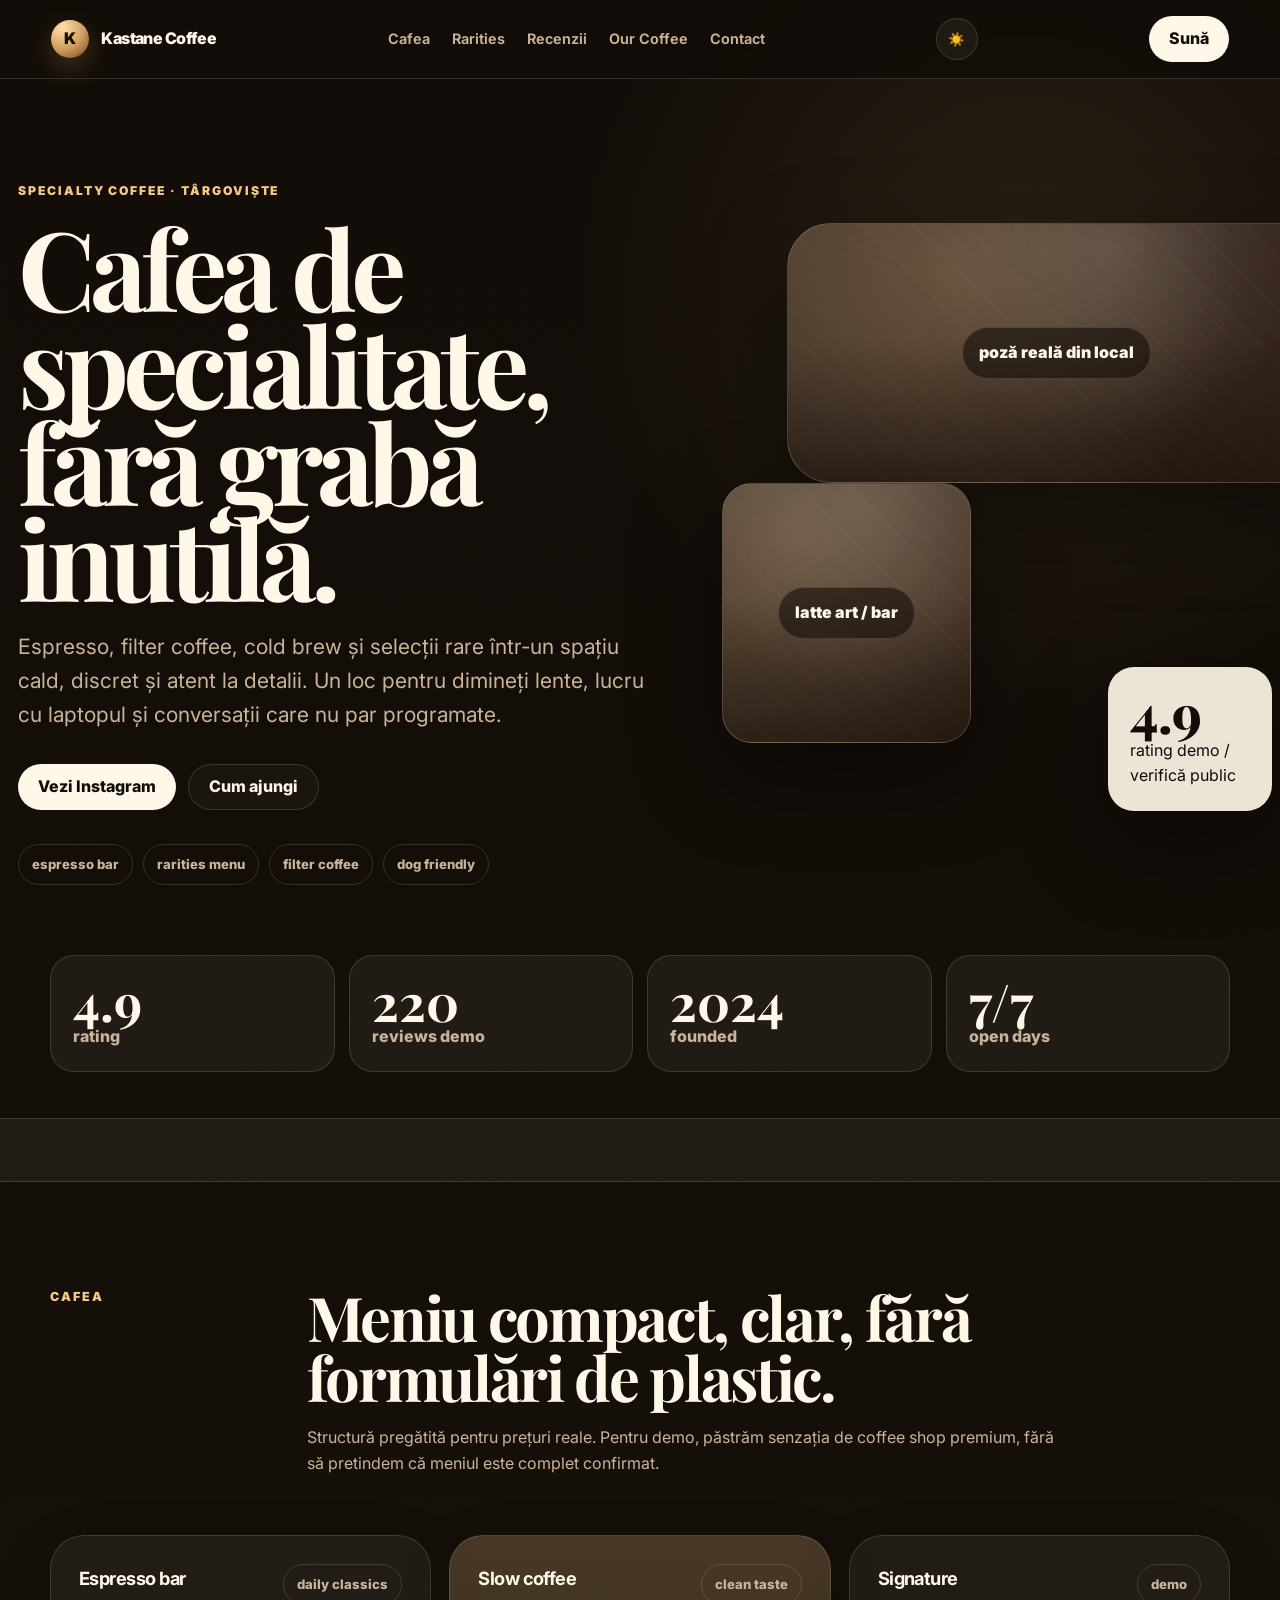
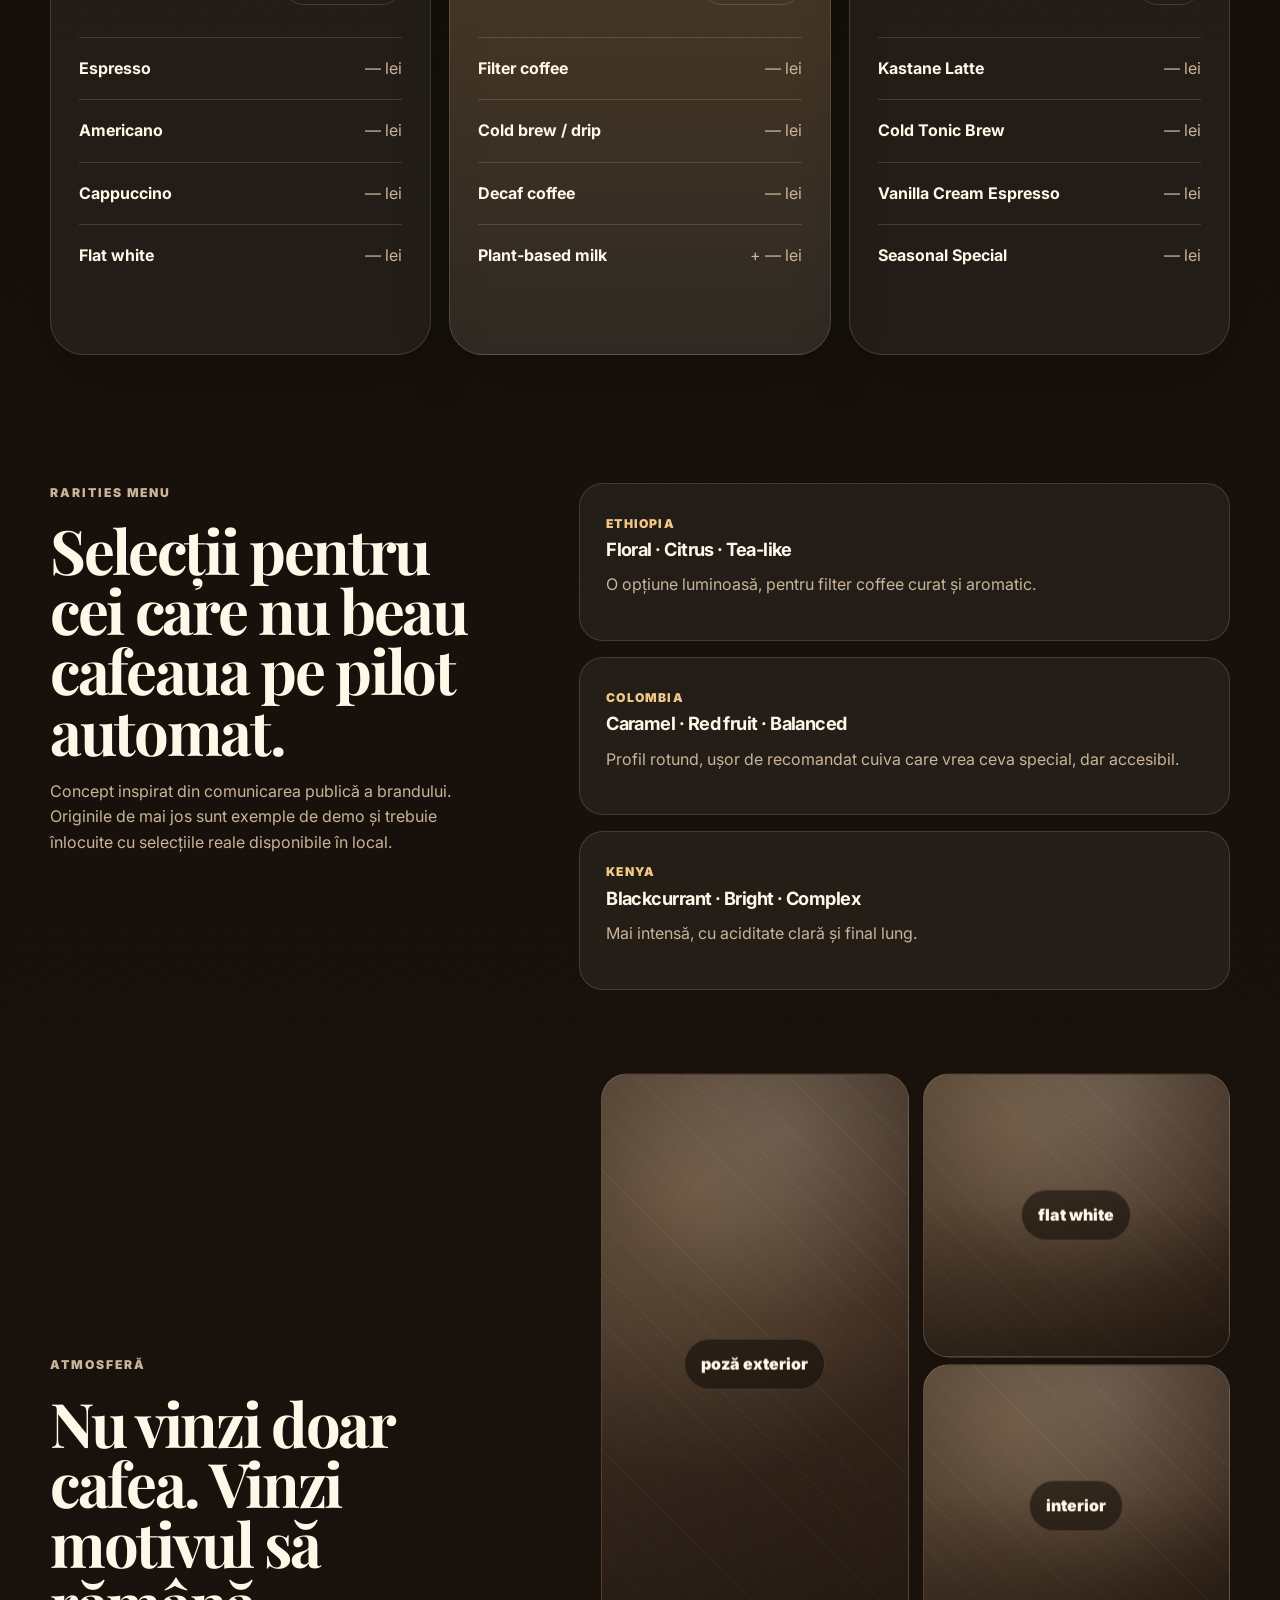
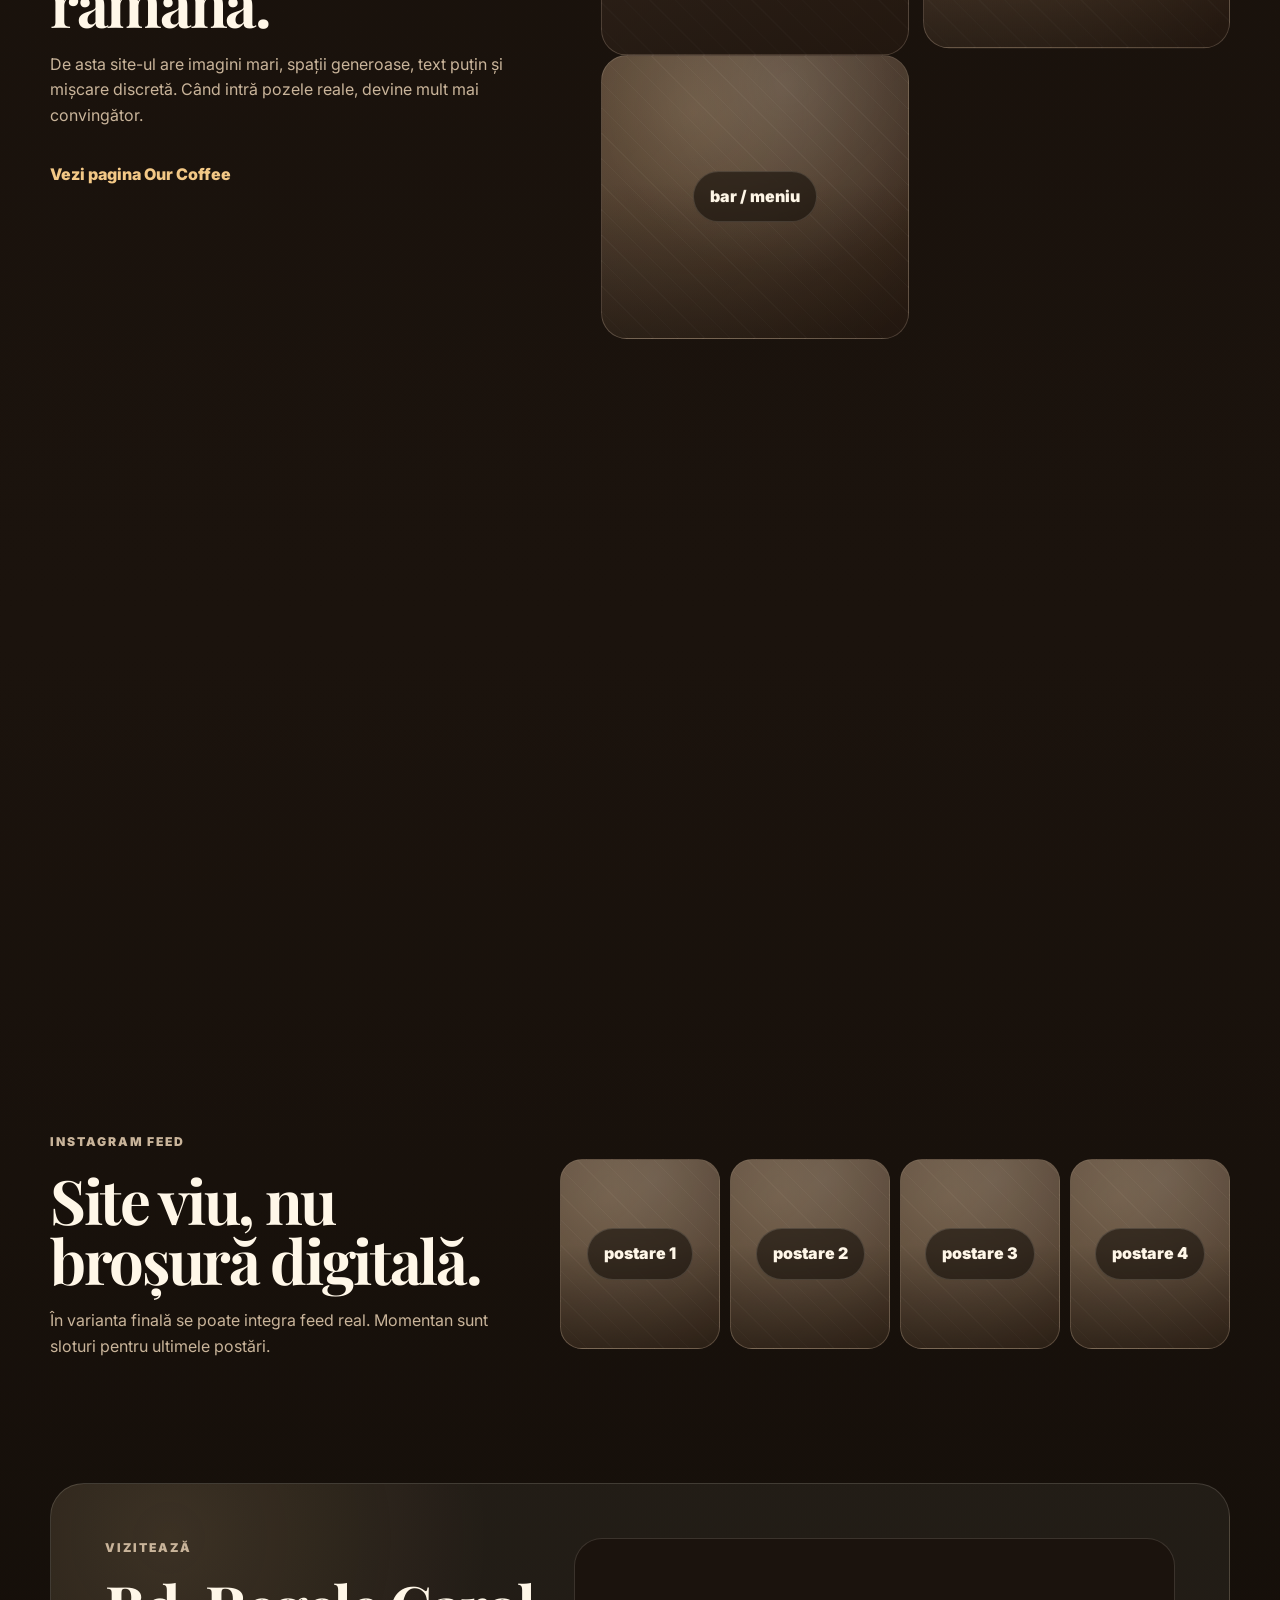
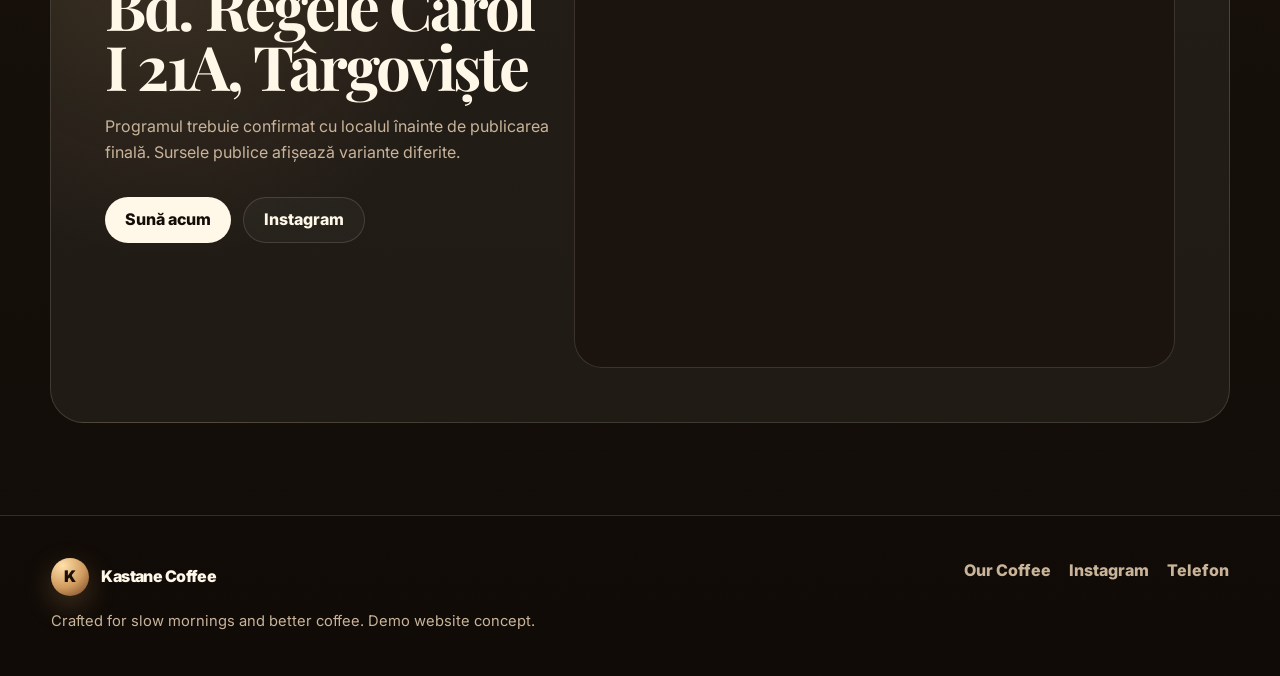
==== commit 0e5a7f86: "Add files via upload" ====
--- a/index.html
+++ b/index.html
@@ -4,14 +4,14 @@
   <meta charset="utf-8" />
   <meta name="viewport" content="width=device-width, initial-scale=1" />
   <title>Kastane Coffee — Specialty coffee în Târgoviște</title>
-  <meta name="description" content="Kastane Coffee, cafenea de specialitate în Târgoviște. Espresso, filter coffee, cold brew, decaf, lapte vegetal, Wi‑Fi, dog friendly și terasă." />
+  <meta name="description" content="Kastane Coffee, cafenea de specialitate în Târgoviște. Espresso, filter coffee, cold brew, rarities menu, Wi‑Fi, dog friendly și atmosferă relaxată." />
   <meta name="theme-color" content="#120d08" />
   <meta property="og:title" content="Kastane Coffee — Specialty coffee în Târgoviște" />
   <meta property="og:description" content="Cafea de specialitate, atmosferă caldă și un loc bun pentru o pauză în Târgoviște." />
   <link rel="icon" href="favicon.svg" type="image/svg+xml" />
   <link rel="preconnect" href="https://fonts.googleapis.com">
   <link rel="preconnect" href="https://fonts.gstatic.com" crossorigin>
-  <link href="https://fonts.googleapis.com/css2?family=Instrument+Serif:ital@0;1&family=Inter:wght@400;500;600;700;800;900&display=swap" rel="stylesheet">
+  <link href="https://fonts.googleapis.com/css2?family=Inter:wght@400;500;600;700;800;900&family=Playfair+Display:wght@500;600;700;800&display=swap" rel="stylesheet">
   <link rel="stylesheet" href="styles.css" />
 </head>
 
@@ -25,50 +25,59 @@
     </a>
 
     <nav class="nav" aria-label="Navigație principală">
-      <a href="index.html#coffee">Cafea</a>
-      <a href="index.html#experience">Experiență</a>
-      <a href="about.html">Despre</a>
-      <a href="index.html#visit">Contact</a>
+      <a href="#coffee">Cafea</a>
+      <a href="#rarities">Rarities</a>
+      <a href="#reviews">Recenzii</a>
+      <a href="coffee.html">Our Coffee</a>
+      <a href="#visit">Contact</a>
     </nav>
 
-    <a class="header-cta" href="tel:+40751110791">0751 110 791</a>
+    <button class="theme-toggle" type="button" aria-label="Schimbă tema">☀️</button>
+    <a class="header-cta" href="tel:+40751110791">Sună</a>
   </header>
 
   <main>
     <section class="hero hero-premium">
       <div class="hero-copy reveal">
         <p class="eyebrow">specialty coffee · târgoviște</p>
-        <h1>O cafea bună schimbă ritmul zilei.</h1>
+        <h1>Cafea de specialitate, fără grabă inutilă.</h1>
         <p class="lead">
-          Espresso, filter coffee și cold brew într-un loc cald, discret și atent la detalii.
-          Kastane Coffee e genul de oprire mică pe care o repeți fără să-ți dai seama.
+          Espresso, filter coffee, cold brew și selecții rare într-un spațiu cald, discret și atent la detalii.
+          Un loc pentru dimineți lente, lucru cu laptopul și conversații care nu par programate.
         </p>
 
         <div class="hero-actions">
-          <a class="button primary" href="https://www.instagram.com/kastanecoffee/" target="_blank" rel="noreferrer">Vezi noutăți pe Instagram</a>
+          <a class="button primary" href="https://www.instagram.com/kastanecoffee/" target="_blank" rel="noreferrer">Vezi Instagram</a>
           <a class="button ghost" href="#visit">Cum ajungi</a>
         </div>
 
         <div class="micro-row">
-          <span>espresso</span>
-          <span>filter</span>
-          <span>cold brew</span>
+          <span>espresso bar</span>
+          <span>rarities menu</span>
+          <span>filter coffee</span>
           <span>dog friendly</span>
         </div>
       </div>
 
       <div class="hero-visual reveal delay-1">
         <div class="hero-photo hero-photo-main photo-slot">
-          <span>înlocuiește cu poză reală din local</span>
+          <span>poză reală din local</span>
         </div>
         <div class="hero-photo hero-photo-small photo-slot">
           <span>latte art / bar</span>
         </div>
         <div class="hero-badge">
-          <span class="badge-big">4.9</span>
-          <span>rating afișat pe Koffiework</span>
-        </div>
-      </div>
+          <span class="badge-big counter" data-target="4.9">0</span>
+          <span>rating demo / verifică public</span>
+        </div>
+      </div>
+    </section>
+
+    <section class="stats reveal" aria-label="Statistici">
+      <article><strong class="counter" data-target="4.9">0</strong><span>rating</span></article>
+      <article><strong class="counter" data-target="220">0</strong><span>reviews demo</span></article>
+      <article><strong>2024</strong><span>founded</span></article>
+      <article><strong>7/7</strong><span>open days</span></article>
     </section>
 
     <section class="ticker" aria-label="Servicii">
@@ -76,17 +85,17 @@
         <span>Free Wi‑Fi</span><span>•</span><span>Laptop friendly</span><span>•</span>
         <span>Kids friendly</span><span>•</span><span>Dog friendly</span><span>•</span>
         <span>Outdoor seating</span><span>•</span><span>Card payment</span><span>•</span>
-        <span>Plant-based milk</span><span>•</span><span>Decaf</span>
+        <span>Plant-based milk</span><span>•</span><span>Decaf</span><span>•</span>
       </div>
     </section>
 
     <section class="section two-col" id="coffee">
       <div class="section-kicker reveal">Cafea</div>
       <div class="section-content reveal">
-        <h2>Meniu compact, pentru oameni care știu ce vor.</h2>
-        <p>
-          Site-ul nu inventează prețuri. Structura de mai jos e pregătită pentru meniul real:
-          se actualizează rapid când clientul trimite lista finală.
+        <h2>Meniu compact, clar, fără formulări de plastic.</h2>
+        <p>
+          Structură pregătită pentru prețuri reale. Pentru demo, păstrăm senzația de coffee shop premium,
+          fără să pretindem că meniul este complet confirmat.
         </p>
       </div>
     </section>
@@ -116,64 +125,100 @@
 
       <div class="menu-category">
         <div class="menu-title">
-          <h3>For the table</h3>
-          <span>placeholder</span>
-        </div>
-        <article><b>Pastry</b><span>— lei</span></article>
-        <article><b>Tea</b><span>— lei</span></article>
-        <article><b>Soft drinks</b><span>— lei</span></article>
-        <article><b>Seasonal drink</b><span>— lei</span></article>
+          <h3>Signature</h3>
+          <span>demo</span>
+        </div>
+        <article><b>Kastane Latte</b><span>— lei</span></article>
+        <article><b>Cold Tonic Brew</b><span>— lei</span></article>
+        <article><b>Vanilla Cream Espresso</b><span>— lei</span></article>
+        <article><b>Seasonal Special</b><span>— lei</span></article>
+      </div>
+    </section>
+
+    <section class="rarities" id="rarities">
+      <div class="rarities-copy reveal">
+        <p class="eyebrow">Rarities Menu</p>
+        <h2>Selecții pentru cei care nu beau cafeaua pe pilot automat.</h2>
+        <p>
+          Concept inspirat din comunicarea publică a brandului. Originile de mai jos sunt exemple de demo
+          și trebuie înlocuite cu selecțiile reale disponibile în local.
+        </p>
+      </div>
+
+      <div class="rarities-grid reveal delay-1">
+        <article>
+          <span>Ethiopia</span>
+          <h3>Floral · Citrus · Tea-like</h3>
+          <p>O opțiune luminoasă, pentru filter coffee curat și aromatic.</p>
+        </article>
+        <article>
+          <span>Colombia</span>
+          <h3>Caramel · Red fruit · Balanced</h3>
+          <p>Profil rotund, ușor de recomandat cuiva care vrea ceva special, dar accesibil.</p>
+        </article>
+        <article>
+          <span>Kenya</span>
+          <h3>Blackcurrant · Bright · Complex</h3>
+          <p>Mai intensă, cu aciditate clară și final lung.</p>
+        </article>
       </div>
     </section>
 
     <section class="showcase" id="experience">
       <div class="showcase-copy reveal">
         <p class="eyebrow">Atmosferă</p>
-        <h2>Nu e doar cafeaua. E pauza dintre două lucruri.</h2>
-        <p>
-          Un site bun pentru o cafenea trebuie să vândă o stare: lumină caldă, ritm lent,
-          detalii de bar, sunet de râșniță și ideea că locul are personalitate.
-        </p>
-        <a class="text-link" href="about.html">Vezi povestea conceptului</a>
+        <h2>Nu vinzi doar cafea. Vinzi motivul să rămână.</h2>
+        <p>
+          De asta site-ul are imagini mari, spații generoase, text puțin și mișcare discretă.
+          Când intră pozele reale, devine mult mai convingător.
+        </p>
+        <a class="text-link" href="coffee.html">Vezi pagina Our Coffee</a>
       </div>
 
       <div class="masonry reveal delay-1">
-        <div class="photo-slot tall"><span>poză exterior</span></div>
-        <div class="photo-slot"><span>flat white</span></div>
-        <div class="photo-slot"><span>interior</span></div>
-        <div class="photo-slot wide"><span>bar / meniu</span></div>
-      </div>
-    </section>
-
-    <section class="review-strip reveal">
-      <figure>
-        <blockquote>„Un site de cafenea trebuie să pară viu: cald, simplu, aproape tactil.”</blockquote>
-        <figcaption>Direcție creativă pentru demo</figcaption>
-      </figure>
-      <figure>
-        <blockquote>„Am păstrat textul scurt, fără formulări corporate. Cafeneaua trebuie să respire.”</blockquote>
-        <figcaption>Copywriting</figcaption>
-      </figure>
-    </section>
-
-    <section class="section two-col">
-      <div class="section-kicker reveal">De ce merge</div>
-      <div class="cards reveal">
-        <article class="info-card">
-          <span>01</span>
-          <h3>Identitate vizuală caldă</h3>
-          <p>Tonuri de castană, cremă, espresso și lumină discretă. Arată premium fără să fie rigid.</p>
-        </article>
-        <article class="info-card">
-          <span>02</span>
-          <h3>SEO local</h3>
-          <p>Titlu, descriere, adresă și termeni relevanți pentru „cafenea de specialitate Târgoviște”.</p>
-        </article>
-        <article class="info-card">
-          <span>03</span>
-          <h3>Pregătit pentru client</h3>
-          <p>Pozele, prețurile și meniul pot fi schimbate rapid fără să refacem designul.</p>
-        </article>
+        <div class="photo-slot tall parallax"><span>poză exterior</span></div>
+        <div class="photo-slot parallax"><span>flat white</span></div>
+        <div class="photo-slot parallax"><span>interior</span></div>
+        <div class="photo-slot wide parallax"><span>bar / meniu</span></div>
+      </div>
+    </section>
+
+    <section class="reviews" id="reviews">
+      <div class="section-head reveal">
+        <p class="eyebrow">Recenzii demo</p>
+        <h2>Ce ar trebui să simtă clientul când citește.</h2>
+      </div>
+
+      <div class="review-grid reveal">
+        <figure>
+          <div>★★★★★</div>
+          <blockquote>„Cel mai bun flat white băut în Târgoviște. Loc mic, curat, fără agitație inutilă.”</blockquote>
+          <figcaption>— client local, demo</figcaption>
+        </figure>
+        <figure>
+          <div>★★★★★</div>
+          <blockquote>„Perfect pentru o oră de lucru. Cafea bună, atmosferă liniștită, personal atent.”</blockquote>
+          <figcaption>— freelancer, demo</figcaption>
+        </figure>
+        <figure>
+          <div>★★★★★</div>
+          <blockquote>„Filter coffee excelent și vibe cald. Genul de loc în care revii.”</blockquote>
+          <figcaption>— coffee lover, demo</figcaption>
+        </figure>
+      </div>
+    </section>
+
+    <section class="instagram-block reveal">
+      <div>
+        <p class="eyebrow">Instagram feed</p>
+        <h2>Site viu, nu broșură digitală.</h2>
+        <p>În varianta finală se poate integra feed real. Momentan sunt sloturi pentru ultimele postări.</p>
+      </div>
+      <div class="insta-grid">
+        <a class="photo-slot" href="https://www.instagram.com/kastanecoffee/" target="_blank" rel="noreferrer"><span>postare 1</span></a>
+        <a class="photo-slot" href="https://www.instagram.com/kastanecoffee/" target="_blank" rel="noreferrer"><span>postare 2</span></a>
+        <a class="photo-slot" href="https://www.instagram.com/kastanecoffee/" target="_blank" rel="noreferrer"><span>postare 3</span></a>
+        <a class="photo-slot" href="https://www.instagram.com/kastanecoffee/" target="_blank" rel="noreferrer"><span>postare 4</span></a>
       </div>
     </section>
 
@@ -182,8 +227,7 @@
         <p class="eyebrow">Vizitează</p>
         <h2>Bd. Regele Carol I 21A, Târgoviște</h2>
         <p>
-          Program public găsit: 08:00–18:00 pe European Coffee Trip.
-          Koffiework afișează 08:00–17:00, deci pentru prezentare reală îl verifici cu localul.
+          Programul trebuie confirmat cu localul înainte de publicarea finală. Sursele publice afișează variante diferite.
         </p>
         <div class="visit-actions">
           <a class="button primary" href="tel:+40751110791">Sună acum</a>
@@ -208,10 +252,10 @@
         <span class="brand-mark">K</span>
         <span>Kastane Coffee</span>
       </a>
-      <p>Demo website concept pentru prezentare. Datele trebuie confirmate cu proprietarul înainte de folosire comercială.</p>
+      <p>Crafted for slow mornings and better coffee. Demo website concept.</p>
     </div>
     <div class="footer-links">
-      <a href="about.html">Despre</a>
+      <a href="coffee.html">Our Coffee</a>
       <a href="https://www.instagram.com/kastanecoffee/" target="_blank" rel="noreferrer">Instagram</a>
       <a href="tel:+40751110791">Telefon</a>
     </div>
--- a/styles.css
+++ b/styles.css
@@ -11,11 +11,23 @@
   --line: rgba(255, 247, 232, 0.14);
   --accent: #d09a5d;
   --accent-2: #f3c886;
-  --coffee: #5b3520;
+  --shadow: 0 30px 90px rgba(0, 0, 0, 0.42);
   --radius-xl: 34px;
   --radius-lg: 24px;
   --radius-md: 16px;
-  --shadow: 0 30px 90px rgba(0, 0, 0, 0.42);
+}
+
+body.light {
+  --bg: #fbf4ea;
+  --bg-2: #f1e3d0;
+  --surface: rgba(75, 48, 28, 0.075);
+  --surface-strong: rgba(75, 48, 28, 0.12);
+  --text: #1b120b;
+  --muted: #6f5640;
+  --soft: #8b6a4f;
+  --line: rgba(65, 42, 25, 0.16);
+  --accent: #9b6634;
+  --accent-2: #7a481e;
 }
 
 html { scroll-behavior: smooth; }
@@ -27,16 +39,17 @@
   background:
     radial-gradient(circle at 15% -10%, rgba(208, 154, 93, 0.16), transparent 34rem),
     radial-gradient(circle at 80% 5%, rgba(243, 200, 134, 0.10), transparent 28rem),
-    linear-gradient(180deg, #120d08 0%, #17100a 55%, #0e0a07 100%);
+    linear-gradient(180deg, var(--bg) 0%, var(--bg-2) 70%, var(--bg) 100%);
   line-height: 1.6;
   overflow-x: hidden;
+  transition: background .25s ease, color .25s ease;
 }
 
 .grain {
   position: fixed;
   inset: 0;
   pointer-events: none;
-  opacity: 0.16;
+  opacity: 0.13;
   z-index: 100;
   background-image:
     linear-gradient(90deg, rgba(255,255,255,.04) 1px, transparent 1px),
@@ -54,9 +67,9 @@
   display: flex;
   align-items: center;
   justify-content: space-between;
-  gap: 22px;
+  gap: 16px;
   padding: 16px clamp(16px, 4vw, 64px);
-  background: rgba(18, 13, 8, 0.76);
+  background: color-mix(in srgb, var(--bg) 82%, transparent);
   border-bottom: 1px solid var(--line);
   backdrop-filter: blur(18px);
 }
@@ -75,8 +88,7 @@
   width: 38px;
   height: 38px;
   border-radius: 50%;
-  background:
-    radial-gradient(circle at 30% 20%, #ffe1aa, #d09a5d 55%, #6b3e24 100%);
+  background: radial-gradient(circle at 30% 20%, #ffe1aa, #d09a5d 55%, #6b3e24 100%);
   color: #1b1008;
   font-weight: 950;
   box-shadow: 0 10px 28px rgba(208, 154, 93, 0.28);
@@ -84,14 +96,26 @@
 
 .nav {
   display: flex;
-  gap: 26px;
+  gap: 22px;
   color: var(--muted);
-  font-size: .92rem;
+  font-size: .9rem;
   font-weight: 650;
 }
 
 .nav a { transition: color .2s ease; }
 .nav a:hover { color: var(--text); }
+
+.theme-toggle {
+  display: inline-grid;
+  place-items: center;
+  width: 42px;
+  height: 42px;
+  border: 1px solid var(--line);
+  border-radius: 50%;
+  background: var(--surface);
+  color: var(--text);
+  cursor: pointer;
+}
 
 .header-cta,
 .button {
@@ -107,7 +131,7 @@
 
 .header-cta,
 .button.primary {
-  color: #160f09;
+  color: var(--bg);
   background: var(--text);
 }
 
@@ -118,9 +142,7 @@
 }
 
 .button:hover,
-.header-cta:hover {
-  transform: translateY(-2px);
-}
+.header-cta:hover { transform: translateY(-2px); }
 
 .hero-premium {
   width: min(1280px, calc(100% - 36px));
@@ -142,28 +164,25 @@
   font-weight: 900;
 }
 
-h1,
-h2,
-h3,
-p { margin-top: 0; }
+h1, h2, h3, p { margin-top: 0; }
 
 h1 {
   margin-bottom: 24px;
-  max-width: 850px;
-  font-family: "Instrument Serif", Georgia, serif;
-  font-size: clamp(4.2rem, 10vw, 9.5rem);
-  line-height: .82;
-  letter-spacing: -.08em;
-  font-weight: 400;
+  max-width: 930px;
+  font-family: "Playfair Display", Georgia, serif;
+  font-size: clamp(3.7rem, 8.6vw, 8.5rem);
+  line-height: .88;
+  letter-spacing: -.055em;
+  font-weight: 700;
 }
 
 h2 {
   margin-bottom: 18px;
-  font-family: "Instrument Serif", Georgia, serif;
-  font-size: clamp(2.5rem, 5.3vw, 5.2rem);
-  line-height: .92;
-  letter-spacing: -.055em;
-  font-weight: 400;
+  font-family: "Playfair Display", Georgia, serif;
+  font-size: clamp(2.35rem, 4.8vw, 4.85rem);
+  line-height: .98;
+  letter-spacing: -.038em;
+  font-weight: 700;
 }
 
 h3 {
@@ -173,7 +192,7 @@
 }
 
 .lead {
-  max-width: 660px;
+  max-width: 680px;
   color: var(--muted);
   font-size: clamp(1.05rem, 1.7vw, 1.32rem);
 }
@@ -235,19 +254,20 @@
   bottom: 32px;
   display: grid;
   gap: 2px;
-  width: 154px;
+  width: 164px;
   padding: 22px;
   border-radius: 26px;
-  background: rgba(255, 247, 232, .92);
-  color: #160f09;
+  background: color-mix(in srgb, var(--text) 92%, transparent);
+  color: var(--bg);
   box-shadow: var(--shadow);
   z-index: 3;
 }
 
 .badge-big {
-  font-family: "Instrument Serif", Georgia, serif;
-  font-size: 3.4rem;
-  line-height: .8;
+  font-family: "Playfair Display", Georgia, serif;
+  font-size: 3.3rem;
+  line-height: .88;
+  font-weight: 800;
 }
 
 .photo-slot {
@@ -280,19 +300,44 @@
 .photo-slot span {
   position: relative;
   z-index: 1;
-  max-width: 210px;
+  max-width: 230px;
   padding: 12px 16px;
   border: 1px solid var(--line);
   border-radius: 999px;
-  background: rgba(18, 13, 8, .55);
+  background: rgba(18, 13, 8, .58);
   backdrop-filter: blur(10px);
-}
+  color: #fff7e8;
+}
+
+.stats {
+  width: min(1180px, calc(100% - 36px));
+  margin: 0 auto 46px;
+  display: grid;
+  grid-template-columns: repeat(4, 1fr);
+  gap: 14px;
+}
+
+.stats article {
+  padding: 22px;
+  border: 1px solid var(--line);
+  border-radius: var(--radius-lg);
+  background: var(--surface);
+}
+
+.stats strong {
+  display: block;
+  font-family: "Playfair Display", Georgia, serif;
+  font-size: clamp(2.2rem, 4vw, 4rem);
+  line-height: .9;
+}
+
+.stats span { color: var(--muted); font-weight: 800; }
 
 .ticker {
   overflow: hidden;
   border-top: 1px solid var(--line);
   border-bottom: 1px solid var(--line);
-  background: rgba(255,255,255,.035);
+  background: var(--surface);
 }
 
 .ticker-track {
@@ -304,22 +349,22 @@
   font-weight: 850;
   text-transform: uppercase;
   letter-spacing: .08em;
-  animation: ticker 30s linear infinite;
+  animation: ticker 32s linear infinite;
 }
 
 .ticker-track span:first-child { margin-left: 100vw; }
 
-@keyframes ticker {
-  to { transform: translateX(-100%); }
-}
+@keyframes ticker { to { transform: translateX(-100%); } }
 
 .section,
 .showcase,
-.review-strip,
+.reviews,
 .visit,
 .page-hero,
-.editorial,
-.process {
+.process,
+.rarities,
+.instagram-block,
+.coffee-cards {
   width: min(1180px, calc(100% - 36px));
   margin: 0 auto;
 }
@@ -343,8 +388,10 @@
 .showcase p,
 .visit p,
 .footer p,
-.editorial-copy p,
-.process p {
+.process p,
+.rarities p,
+.instagram-block p,
+.coffee-cards p {
   color: var(--muted);
   max-width: 760px;
 }
@@ -368,7 +415,7 @@
 
 .menu-category.highlighted {
   background:
-    linear-gradient(180deg, rgba(208, 154, 93, .2), rgba(255, 255, 255, .055)),
+    linear-gradient(180deg, rgba(208, 154, 93, .22), rgba(255, 255, 255, .055)),
     var(--surface);
 }
 
@@ -391,6 +438,36 @@
 
 .menu-category article b { color: var(--text); }
 
+.rarities {
+  display: grid;
+  grid-template-columns: .82fr 1.18fr;
+  gap: clamp(28px, 6vw, 80px);
+  align-items: start;
+  padding: 20px 0 112px;
+}
+
+.rarities-grid {
+  display: grid;
+  gap: 16px;
+}
+
+.rarities-grid article {
+  padding: 26px;
+  border-radius: var(--radius-lg);
+  border: 1px solid var(--line);
+  background: var(--surface);
+}
+
+.rarities-grid span,
+.coffee-cards span,
+.process-list span {
+  color: var(--accent-2);
+  font-weight: 950;
+  text-transform: uppercase;
+  letter-spacing: .1em;
+  font-size: .76rem;
+}
+
 .showcase {
   display: grid;
   grid-template-columns: .86fr 1.14fr;
@@ -413,61 +490,60 @@
   gap: 14px;
 }
 
-.masonry .photo-slot {
-  min-height: auto;
-  border-radius: 26px;
-}
-
+.masonry .photo-slot { min-height: auto; border-radius: 26px; }
 .masonry .tall { grid-column: span 3; grid-row: span 4; }
 .masonry .wide { grid-column: span 3; grid-row: span 2; }
 .masonry .photo-slot:not(.tall):not(.wide) { grid-column: span 3; grid-row: span 2; }
 
-.review-strip {
-  display: grid;
-  grid-template-columns: repeat(2, 1fr);
+.reviews { padding-bottom: 100px; }
+
+.section-head { max-width: 760px; margin-bottom: 26px; }
+
+.review-grid {
+  display: grid;
+  grid-template-columns: repeat(3, 1fr);
   gap: 18px;
-  padding-bottom: 92px;
-}
-
-.review-strip figure {
+}
+
+.review-grid figure {
   margin: 0;
-  padding: 34px;
+  padding: 30px;
   border-radius: var(--radius-xl);
-  background: rgba(255,255,255,.05);
-  border: 1px solid var(--line);
-}
+  background: var(--surface);
+  border: 1px solid var(--line);
+}
+
+.review-grid figure div { color: var(--accent-2); margin-bottom: 18px; letter-spacing: .08em; }
 
 blockquote {
   margin: 0 0 18px;
-  font-family: "Instrument Serif", Georgia, serif;
-  font-size: clamp(1.8rem, 3vw, 3rem);
-  line-height: 1;
-  letter-spacing: -.04em;
+  font-family: "Playfair Display", Georgia, serif;
+  font-size: clamp(1.35rem, 2.4vw, 2.3rem);
+  line-height: 1.12;
+  letter-spacing: -.035em;
+  font-weight: 600;
 }
 
 figcaption { color: var(--muted); }
 
-.cards {
-  display: grid;
-  grid-template-columns: repeat(3, 1fr);
-  gap: 18px;
-}
-
-.info-card {
-  padding: 26px;
-  border-radius: var(--radius-lg);
-  background: var(--surface);
-  border: 1px solid var(--line);
-}
-
-.info-card span {
-  display: inline-flex;
-  margin-bottom: 44px;
-  color: var(--accent-2);
-  font-weight: 950;
-}
-
-.info-card p { color: var(--muted); }
+.instagram-block {
+  display: grid;
+  grid-template-columns: .8fr 1.2fr;
+  gap: clamp(26px, 5vw, 70px);
+  align-items: center;
+  padding: 40px 0 108px;
+}
+
+.insta-grid {
+  display: grid;
+  grid-template-columns: repeat(4, 1fr);
+  gap: 10px;
+}
+
+.insta-grid .photo-slot {
+  min-height: 190px;
+  border-radius: 22px;
+}
 
 .visit {
   display: grid;
@@ -505,7 +581,7 @@
   gap: 28px;
   padding: 42px clamp(18px, 4vw, 64px);
   border-top: 1px solid var(--line);
-  background: rgba(0,0,0,.18);
+  background: rgba(0,0,0,.12);
 }
 
 .footer p {
@@ -523,28 +599,24 @@
   font-weight: 800;
 }
 
-.page-hero {
-  padding: clamp(64px, 9vw, 130px) 0 52px;
-}
-
+.page-hero { padding: clamp(64px, 9vw, 130px) 0 52px; }
 .page-hero h1 { max-width: 980px; }
 
-.editorial {
-  display: grid;
-  grid-template-columns: .9fr 1.1fr;
-  gap: clamp(28px, 6vw, 80px);
-  align-items: center;
-  padding: 48px 0 100px;
-}
-
-.editorial-image {
-  min-height: 560px;
+.coffee-cards {
+  display: grid;
+  grid-template-columns: repeat(2, 1fr);
+  gap: 18px;
+  padding-bottom: 100px;
+}
+
+.coffee-cards article {
+  padding: clamp(26px, 4vw, 44px);
+  border: 1px solid var(--line);
   border-radius: var(--radius-xl);
-}
-
-.process {
-  padding-bottom: 100px;
-}
+  background: var(--surface);
+}
+
+.process { padding-bottom: 100px; }
 
 .process-list {
   display: grid;
@@ -561,86 +633,60 @@
   background: var(--surface);
 }
 
-.process-list span {
-  color: var(--accent-2);
-  font-weight: 950;
-}
-
 .reveal {
   opacity: 0;
   transform: translateY(24px);
   transition: opacity .8s ease, transform .8s ease;
 }
 
-.reveal.is-visible {
-  opacity: 1;
-  transform: translateY(0);
-}
-
+.reveal.is-visible { opacity: 1; transform: translateY(0); }
 .delay-1 { transition-delay: .12s; }
 
+@media (max-width: 1080px) {
+  .nav { display: none; }
+}
+
 @media (max-width: 980px) {
-  .nav { display: none; }
-
   .hero-premium,
   .two-col,
   .showcase,
   .visit,
-  .editorial {
+  .rarities,
+  .instagram-block {
     grid-template-columns: 1fr;
   }
 
-  .hero-premium {
-    min-height: auto;
-  }
-
-  .hero-visual {
-    min-height: 520px;
-  }
+  .hero-premium { min-height: auto; }
+  .hero-visual { min-height: 520px; }
 
   .menu-board,
-  .cards,
-  .review-strip,
-  .process-list {
+  .review-grid,
+  .process-list,
+  .coffee-cards,
+  .stats {
     grid-template-columns: 1fr;
   }
 
-  .menu-category {
-    min-height: auto;
-  }
+  .menu-category { min-height: auto; }
 }
 
 @media (max-width: 620px) {
   .site-header { padding: 14px 16px; }
   .brand-text { display: none; }
-  .header-cta { min-height: 40px; padding: 0 14px; font-size: .86rem; }
-
-  h1 {
-    font-size: clamp(4rem, 21vw, 6.4rem);
-  }
-
-  .hero-visual {
-    min-height: 440px;
-  }
-
-  .hero-photo-main {
-    inset: 10% 0 0 0;
-  }
-
-  .hero-photo-small {
-    width: 54%;
-    height: 30%;
-  }
-
-  .hero-badge {
-    right: 10px;
-    bottom: 14px;
-  }
-
-  .masonry {
+  .header-cta { display: none; }
+
+  h1 { font-size: clamp(3.3rem, 16vw, 5.3rem); }
+
+  .hero-visual { min-height: 440px; }
+  .hero-photo-main { inset: 10% 0 0 0; }
+  .hero-photo-small { width: 54%; height: 30%; }
+  .hero-badge { right: 10px; bottom: 14px; }
+
+  .masonry,
+  .insta-grid {
     display: grid;
     grid-template-columns: 1fr;
-    grid-auto-rows: 220px;
+    grid-auto-rows: auto;
   }
 
   .masonry .tall,
@@ -648,9 +694,8 @@
   .masonry .photo-slot:not(.tall):not(.wide) {
     grid-column: auto;
     grid-row: auto;
+    min-height: 230px;
   }
 
-  .footer {
-    flex-direction: column;
-  }
-}
+  .footer { flex-direction: column; }
+}
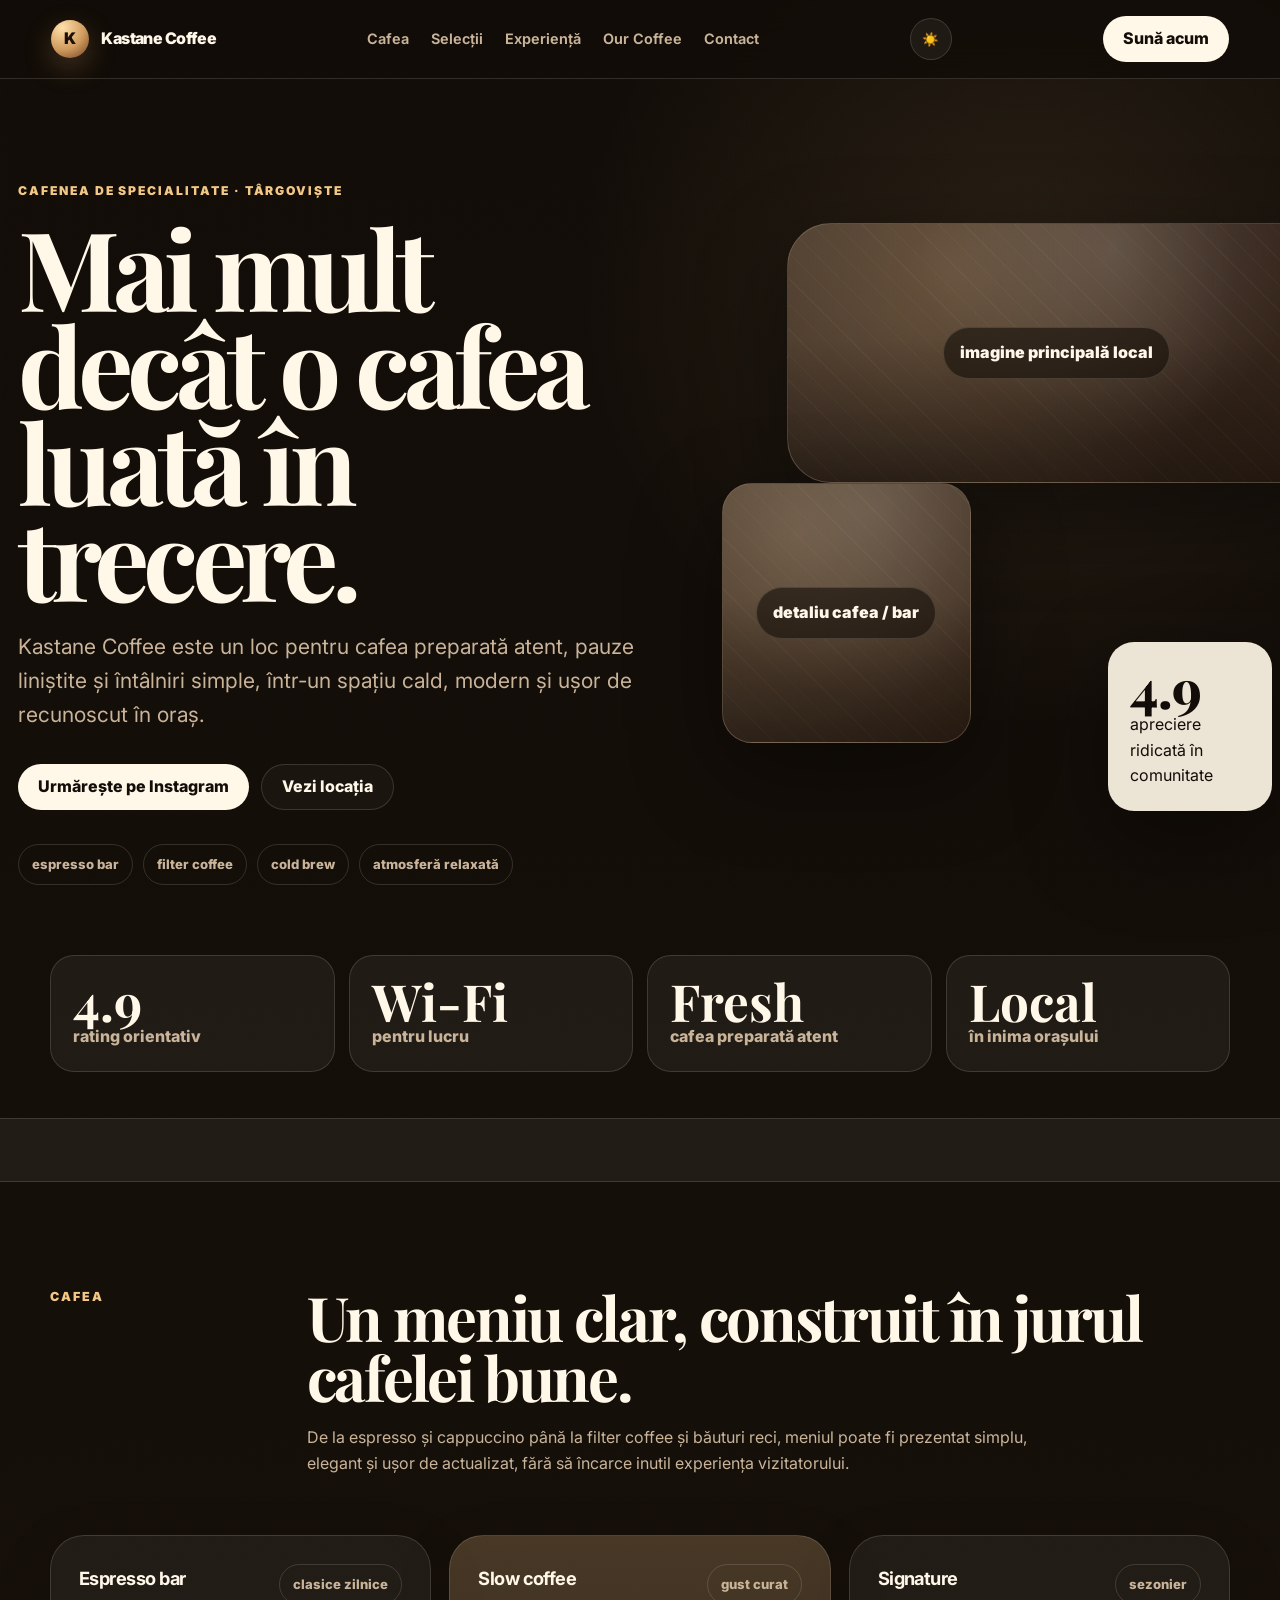
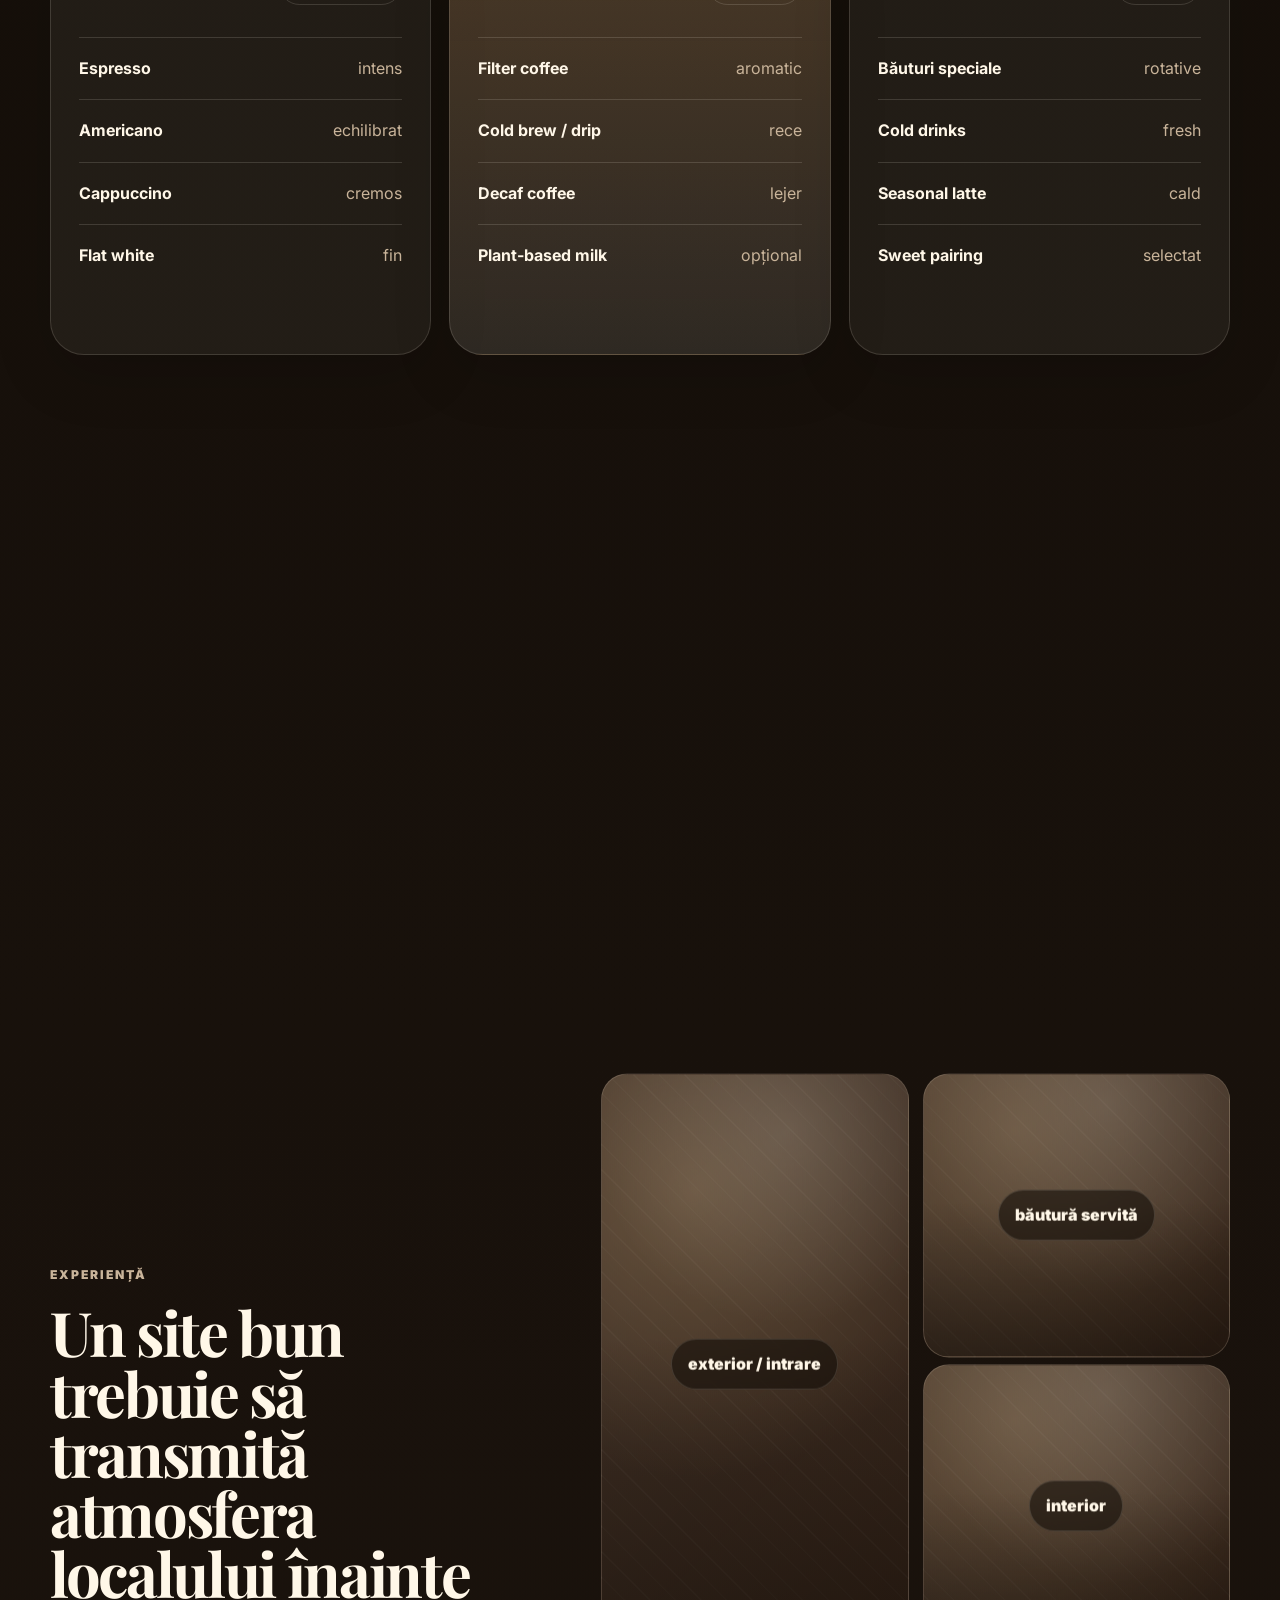
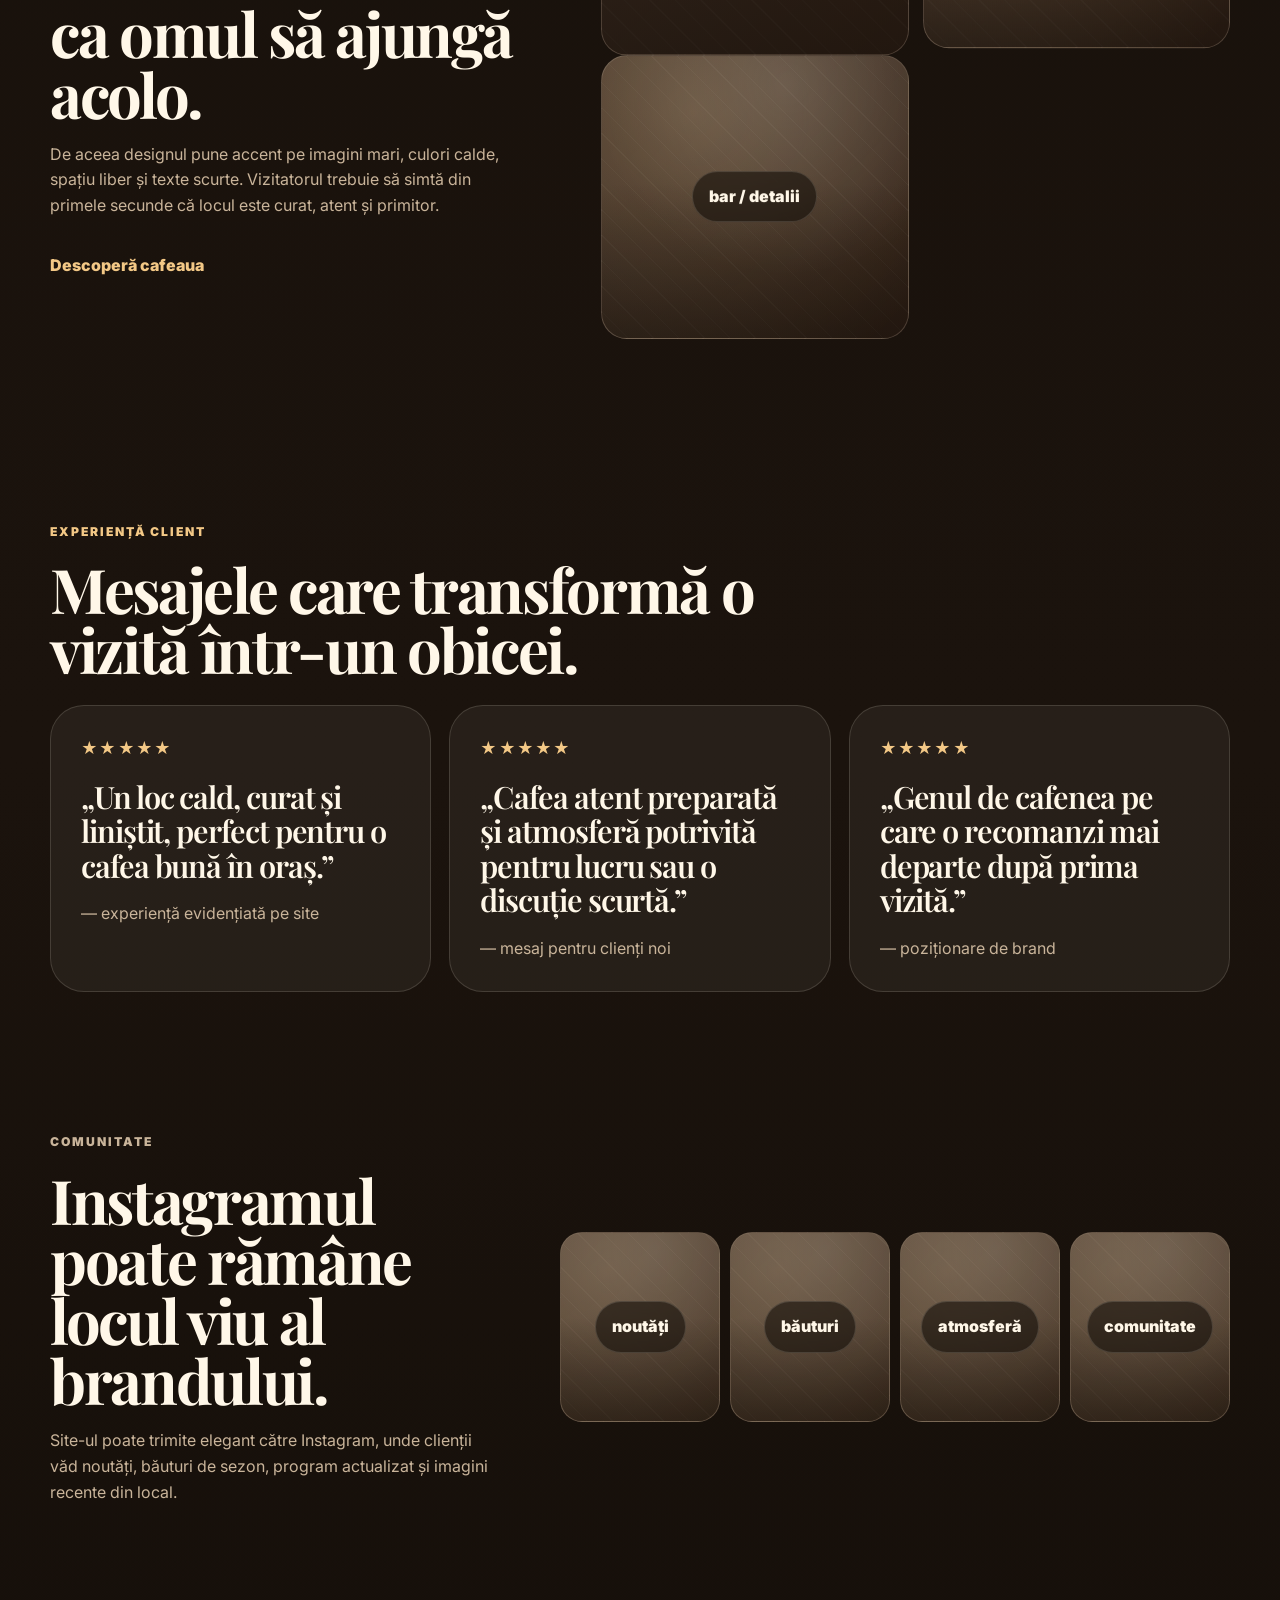
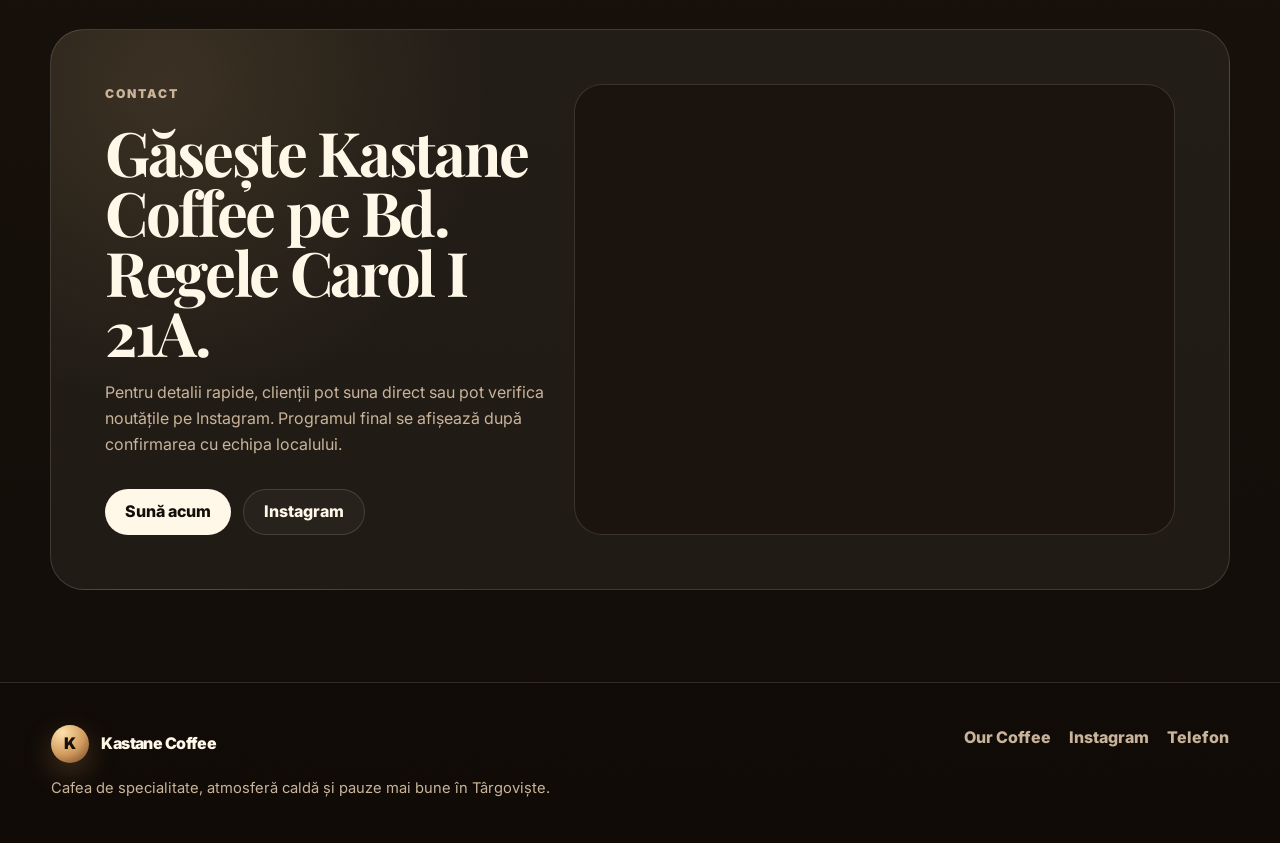
==== commit 8a36639c: "Add files via upload" ====
--- a/index.html
+++ b/index.html
@@ -3,11 +3,11 @@
 <head>
   <meta charset="utf-8" />
   <meta name="viewport" content="width=device-width, initial-scale=1" />
-  <title>Kastane Coffee — Specialty coffee în Târgoviște</title>
-  <meta name="description" content="Kastane Coffee, cafenea de specialitate în Târgoviște. Espresso, filter coffee, cold brew, rarities menu, Wi‑Fi, dog friendly și atmosferă relaxată." />
+  <title>Kastane Coffee — Cafenea de specialitate în Târgoviște</title>
+  <meta name="description" content="Kastane Coffee, cafenea de specialitate în Târgoviște. Espresso, filter coffee, cold brew, opțiuni decaf, Wi‑Fi, terasă și atmosferă relaxată." />
   <meta name="theme-color" content="#120d08" />
-  <meta property="og:title" content="Kastane Coffee — Specialty coffee în Târgoviște" />
-  <meta property="og:description" content="Cafea de specialitate, atmosferă caldă și un loc bun pentru o pauză în Târgoviște." />
+  <meta property="og:title" content="Kastane Coffee — Cafenea de specialitate în Târgoviște" />
+  <meta property="og:description" content="Cafea de specialitate, atmosferă caldă și un loc potrivit pentru pauze, lucru sau conversații în Târgoviște." />
   <link rel="icon" href="favicon.svg" type="image/svg+xml" />
   <link rel="preconnect" href="https://fonts.googleapis.com">
   <link rel="preconnect" href="https://fonts.gstatic.com" crossorigin>
@@ -26,61 +26,61 @@
 
     <nav class="nav" aria-label="Navigație principală">
       <a href="#coffee">Cafea</a>
-      <a href="#rarities">Rarities</a>
-      <a href="#reviews">Recenzii</a>
+      <a href="#rarities">Selecții</a>
+      <a href="#reviews">Experiență</a>
       <a href="coffee.html">Our Coffee</a>
       <a href="#visit">Contact</a>
     </nav>
 
     <button class="theme-toggle" type="button" aria-label="Schimbă tema">☀️</button>
-    <a class="header-cta" href="tel:+40751110791">Sună</a>
+    <a class="header-cta" href="tel:+40751110791">Sună acum</a>
   </header>
 
   <main>
     <section class="hero hero-premium">
       <div class="hero-copy reveal">
-        <p class="eyebrow">specialty coffee · târgoviște</p>
-        <h1>Cafea de specialitate, fără grabă inutilă.</h1>
+        <p class="eyebrow">cafenea de specialitate · târgoviște</p>
+        <h1>Mai mult decât o cafea luată în trecere.</h1>
         <p class="lead">
-          Espresso, filter coffee, cold brew și selecții rare într-un spațiu cald, discret și atent la detalii.
-          Un loc pentru dimineți lente, lucru cu laptopul și conversații care nu par programate.
+          Kastane Coffee este un loc pentru cafea preparată atent, pauze liniștite și întâlniri simple,
+          într-un spațiu cald, modern și ușor de recunoscut în oraș.
         </p>
 
         <div class="hero-actions">
-          <a class="button primary" href="https://www.instagram.com/kastanecoffee/" target="_blank" rel="noreferrer">Vezi Instagram</a>
-          <a class="button ghost" href="#visit">Cum ajungi</a>
+          <a class="button primary" href="https://www.instagram.com/kastanecoffee/" target="_blank" rel="noreferrer">Urmărește pe Instagram</a>
+          <a class="button ghost" href="#visit">Vezi locația</a>
         </div>
 
         <div class="micro-row">
           <span>espresso bar</span>
-          <span>rarities menu</span>
           <span>filter coffee</span>
-          <span>dog friendly</span>
+          <span>cold brew</span>
+          <span>atmosferă relaxată</span>
         </div>
       </div>
 
       <div class="hero-visual reveal delay-1">
         <div class="hero-photo hero-photo-main photo-slot">
-          <span>poză reală din local</span>
+          <span>imagine principală local</span>
         </div>
         <div class="hero-photo hero-photo-small photo-slot">
-          <span>latte art / bar</span>
+          <span>detaliu cafea / bar</span>
         </div>
         <div class="hero-badge">
           <span class="badge-big counter" data-target="4.9">0</span>
-          <span>rating demo / verifică public</span>
-        </div>
-      </div>
-    </section>
-
-    <section class="stats reveal" aria-label="Statistici">
-      <article><strong class="counter" data-target="4.9">0</strong><span>rating</span></article>
-      <article><strong class="counter" data-target="220">0</strong><span>reviews demo</span></article>
-      <article><strong>2024</strong><span>founded</span></article>
-      <article><strong>7/7</strong><span>open days</span></article>
-    </section>
-
-    <section class="ticker" aria-label="Servicii">
+          <span>apreciere ridicată în comunitate</span>
+        </div>
+      </div>
+    </section>
+
+    <section class="stats reveal" aria-label="Puncte forte">
+      <article><strong class="counter" data-target="4.9">0</strong><span>rating orientativ</span></article>
+      <article><strong>Wi‑Fi</strong><span>pentru lucru</span></article>
+      <article><strong>Fresh</strong><span>cafea preparată atent</span></article>
+      <article><strong>Local</strong><span>în inima orașului</span></article>
+    </section>
+
+    <section class="ticker" aria-label="Facilități">
       <div class="ticker-track">
         <span>Free Wi‑Fi</span><span>•</span><span>Laptop friendly</span><span>•</span>
         <span>Kids friendly</span><span>•</span><span>Dog friendly</span><span>•</span>
@@ -92,10 +92,10 @@
     <section class="section two-col" id="coffee">
       <div class="section-kicker reveal">Cafea</div>
       <div class="section-content reveal">
-        <h2>Meniu compact, clar, fără formulări de plastic.</h2>
-        <p>
-          Structură pregătită pentru prețuri reale. Pentru demo, păstrăm senzația de coffee shop premium,
-          fără să pretindem că meniul este complet confirmat.
+        <h2>Un meniu clar, construit în jurul cafelei bune.</h2>
+        <p>
+          De la espresso și cappuccino până la filter coffee și băuturi reci, meniul poate fi prezentat
+          simplu, elegant și ușor de actualizat, fără să încarce inutil experiența vizitatorului.
         </p>
       </div>
     </section>
@@ -104,130 +104,134 @@
       <div class="menu-category">
         <div class="menu-title">
           <h3>Espresso bar</h3>
-          <span>daily classics</span>
-        </div>
-        <article><b>Espresso</b><span>— lei</span></article>
-        <article><b>Americano</b><span>— lei</span></article>
-        <article><b>Cappuccino</b><span>— lei</span></article>
-        <article><b>Flat white</b><span>— lei</span></article>
+          <span>clasice zilnice</span>
+        </div>
+        <article><b>Espresso</b><span>intens</span></article>
+        <article><b>Americano</b><span>echilibrat</span></article>
+        <article><b>Cappuccino</b><span>cremos</span></article>
+        <article><b>Flat white</b><span>fin</span></article>
       </div>
 
       <div class="menu-category highlighted">
         <div class="menu-title">
           <h3>Slow coffee</h3>
-          <span>clean taste</span>
-        </div>
-        <article><b>Filter coffee</b><span>— lei</span></article>
-        <article><b>Cold brew / drip</b><span>— lei</span></article>
-        <article><b>Decaf coffee</b><span>— lei</span></article>
-        <article><b>Plant-based milk</b><span>+ — lei</span></article>
+          <span>gust curat</span>
+        </div>
+        <article><b>Filter coffee</b><span>aromatic</span></article>
+        <article><b>Cold brew / drip</b><span>rece</span></article>
+        <article><b>Decaf coffee</b><span>lejer</span></article>
+        <article><b>Plant-based milk</b><span>opțional</span></article>
       </div>
 
       <div class="menu-category">
         <div class="menu-title">
           <h3>Signature</h3>
-          <span>demo</span>
-        </div>
-        <article><b>Kastane Latte</b><span>— lei</span></article>
-        <article><b>Cold Tonic Brew</b><span>— lei</span></article>
-        <article><b>Vanilla Cream Espresso</b><span>— lei</span></article>
-        <article><b>Seasonal Special</b><span>— lei</span></article>
+          <span>sezonier</span>
+        </div>
+        <article><b>Băuturi speciale</b><span>rotative</span></article>
+        <article><b>Cold drinks</b><span>fresh</span></article>
+        <article><b>Seasonal latte</b><span>cald</span></article>
+        <article><b>Sweet pairing</b><span>selectat</span></article>
       </div>
     </section>
 
     <section class="rarities" id="rarities">
       <div class="rarities-copy reveal">
-        <p class="eyebrow">Rarities Menu</p>
-        <h2>Selecții pentru cei care nu beau cafeaua pe pilot automat.</h2>
-        <p>
-          Concept inspirat din comunicarea publică a brandului. Originile de mai jos sunt exemple de demo
-          și trebuie înlocuite cu selecțiile reale disponibile în local.
+        <p class="eyebrow">selecții speciale</p>
+        <h2>Pentru clienții care vor să descopere cafeaua, nu doar să o comande.</h2>
+        <p>
+          O secțiune dedicată selecțiilor speciale poziționează Kastane Coffee ca un loc cu identitate,
+          nu doar ca o cafenea obișnuită. Originile pot fi actualizate în funcție de cafeaua disponibilă.
         </p>
       </div>
 
       <div class="rarities-grid reveal delay-1">
         <article>
-          <span>Ethiopia</span>
-          <h3>Floral · Citrus · Tea-like</h3>
-          <p>O opțiune luminoasă, pentru filter coffee curat și aromatic.</p>
+          <span>profil floral</span>
+          <h3>Note delicate, gust luminos</h3>
+          <p>Potrivit pentru filter coffee și pentru clienții curioși să încerce arome mai fine.</p>
         </article>
         <article>
-          <span>Colombia</span>
-          <h3>Caramel · Red fruit · Balanced</h3>
-          <p>Profil rotund, ușor de recomandat cuiva care vrea ceva special, dar accesibil.</p>
+          <span>profil echilibrat</span>
+          <h3>Caramel, fructe roșii, corp rotund</h3>
+          <p>O alegere ușor de recomandat pentru cine vrea ceva special, dar prietenos.</p>
         </article>
         <article>
-          <span>Kenya</span>
-          <h3>Blackcurrant · Bright · Complex</h3>
-          <p>Mai intensă, cu aciditate clară și final lung.</p>
+          <span>profil intens</span>
+          <h3>Aciditate clară, final lung</h3>
+          <p>Un profil expresiv, pentru cei care caută o cafea memorabilă.</p>
         </article>
       </div>
     </section>
 
     <section class="showcase" id="experience">
       <div class="showcase-copy reveal">
-        <p class="eyebrow">Atmosferă</p>
-        <h2>Nu vinzi doar cafea. Vinzi motivul să rămână.</h2>
-        <p>
-          De asta site-ul are imagini mari, spații generoase, text puțin și mișcare discretă.
-          Când intră pozele reale, devine mult mai convingător.
-        </p>
-        <a class="text-link" href="coffee.html">Vezi pagina Our Coffee</a>
+        <p class="eyebrow">Experiență</p>
+        <h2>Un site bun trebuie să transmită atmosfera localului înainte ca omul să ajungă acolo.</h2>
+        <p>
+          De aceea designul pune accent pe imagini mari, culori calde, spațiu liber și texte scurte.
+          Vizitatorul trebuie să simtă din primele secunde că locul este curat, atent și primitor.
+        </p>
+        <a class="text-link" href="coffee.html">Descoperă cafeaua</a>
       </div>
 
       <div class="masonry reveal delay-1">
-        <div class="photo-slot tall parallax"><span>poză exterior</span></div>
-        <div class="photo-slot parallax"><span>flat white</span></div>
+        <div class="photo-slot tall parallax"><span>exterior / intrare</span></div>
+        <div class="photo-slot parallax"><span>băutură servită</span></div>
         <div class="photo-slot parallax"><span>interior</span></div>
-        <div class="photo-slot wide parallax"><span>bar / meniu</span></div>
+        <div class="photo-slot wide parallax"><span>bar / detalii</span></div>
       </div>
     </section>
 
     <section class="reviews" id="reviews">
       <div class="section-head reveal">
-        <p class="eyebrow">Recenzii demo</p>
-        <h2>Ce ar trebui să simtă clientul când citește.</h2>
+        <p class="eyebrow">Experiență client</p>
+        <h2>Mesajele care transformă o vizită într-un obicei.</h2>
       </div>
 
       <div class="review-grid reveal">
         <figure>
           <div>★★★★★</div>
-          <blockquote>„Cel mai bun flat white băut în Târgoviște. Loc mic, curat, fără agitație inutilă.”</blockquote>
-          <figcaption>— client local, demo</figcaption>
+          <blockquote>„Un loc cald, curat și liniștit, perfect pentru o cafea bună în oraș.”</blockquote>
+          <figcaption>— experiență evidențiată pe site</figcaption>
         </figure>
         <figure>
           <div>★★★★★</div>
-          <blockquote>„Perfect pentru o oră de lucru. Cafea bună, atmosferă liniștită, personal atent.”</blockquote>
-          <figcaption>— freelancer, demo</figcaption>
+          <blockquote>„Cafea atent preparată și atmosferă potrivită pentru lucru sau o discuție scurtă.”</blockquote>
+          <figcaption>— mesaj pentru clienți noi</figcaption>
         </figure>
         <figure>
           <div>★★★★★</div>
-          <blockquote>„Filter coffee excelent și vibe cald. Genul de loc în care revii.”</blockquote>
-          <figcaption>— coffee lover, demo</figcaption>
+          <blockquote>„Genul de cafenea pe care o recomanzi mai departe după prima vizită.”</blockquote>
+          <figcaption>— poziționare de brand</figcaption>
         </figure>
       </div>
     </section>
 
     <section class="instagram-block reveal">
       <div>
-        <p class="eyebrow">Instagram feed</p>
-        <h2>Site viu, nu broșură digitală.</h2>
-        <p>În varianta finală se poate integra feed real. Momentan sunt sloturi pentru ultimele postări.</p>
+        <p class="eyebrow">Comunitate</p>
+        <h2>Instagramul poate rămâne locul viu al brandului.</h2>
+        <p>
+          Site-ul poate trimite elegant către Instagram, unde clienții văd noutăți, băuturi de sezon,
+          program actualizat și imagini recente din local.
+        </p>
       </div>
       <div class="insta-grid">
-        <a class="photo-slot" href="https://www.instagram.com/kastanecoffee/" target="_blank" rel="noreferrer"><span>postare 1</span></a>
-        <a class="photo-slot" href="https://www.instagram.com/kastanecoffee/" target="_blank" rel="noreferrer"><span>postare 2</span></a>
-        <a class="photo-slot" href="https://www.instagram.com/kastanecoffee/" target="_blank" rel="noreferrer"><span>postare 3</span></a>
-        <a class="photo-slot" href="https://www.instagram.com/kastanecoffee/" target="_blank" rel="noreferrer"><span>postare 4</span></a>
+        <a class="photo-slot" href="https://www.instagram.com/kastanecoffee/" target="_blank" rel="noreferrer"><span>noutăți</span></a>
+        <a class="photo-slot" href="https://www.instagram.com/kastanecoffee/" target="_blank" rel="noreferrer"><span>băuturi</span></a>
+        <a class="photo-slot" href="https://www.instagram.com/kastanecoffee/" target="_blank" rel="noreferrer"><span>atmosferă</span></a>
+        <a class="photo-slot" href="https://www.instagram.com/kastanecoffee/" target="_blank" rel="noreferrer"><span>comunitate</span></a>
       </div>
     </section>
 
     <section class="visit" id="visit">
       <div class="visit-copy reveal">
-        <p class="eyebrow">Vizitează</p>
-        <h2>Bd. Regele Carol I 21A, Târgoviște</h2>
-        <p>
-          Programul trebuie confirmat cu localul înainte de publicarea finală. Sursele publice afișează variante diferite.
+        <p class="eyebrow">Contact</p>
+        <h2>Găsește Kastane Coffee pe Bd. Regele Carol I 21A.</h2>
+        <p>
+          Pentru detalii rapide, clienții pot suna direct sau pot verifica noutățile pe Instagram.
+          Programul final se afișează după confirmarea cu echipa localului.
         </p>
         <div class="visit-actions">
           <a class="button primary" href="tel:+40751110791">Sună acum</a>
@@ -252,7 +256,7 @@
         <span class="brand-mark">K</span>
         <span>Kastane Coffee</span>
       </a>
-      <p>Crafted for slow mornings and better coffee. Demo website concept.</p>
+      <p>Cafea de specialitate, atmosferă caldă și pauze mai bune în Târgoviște.</p>
     </div>
     <div class="footer-links">
       <a href="coffee.html">Our Coffee</a>
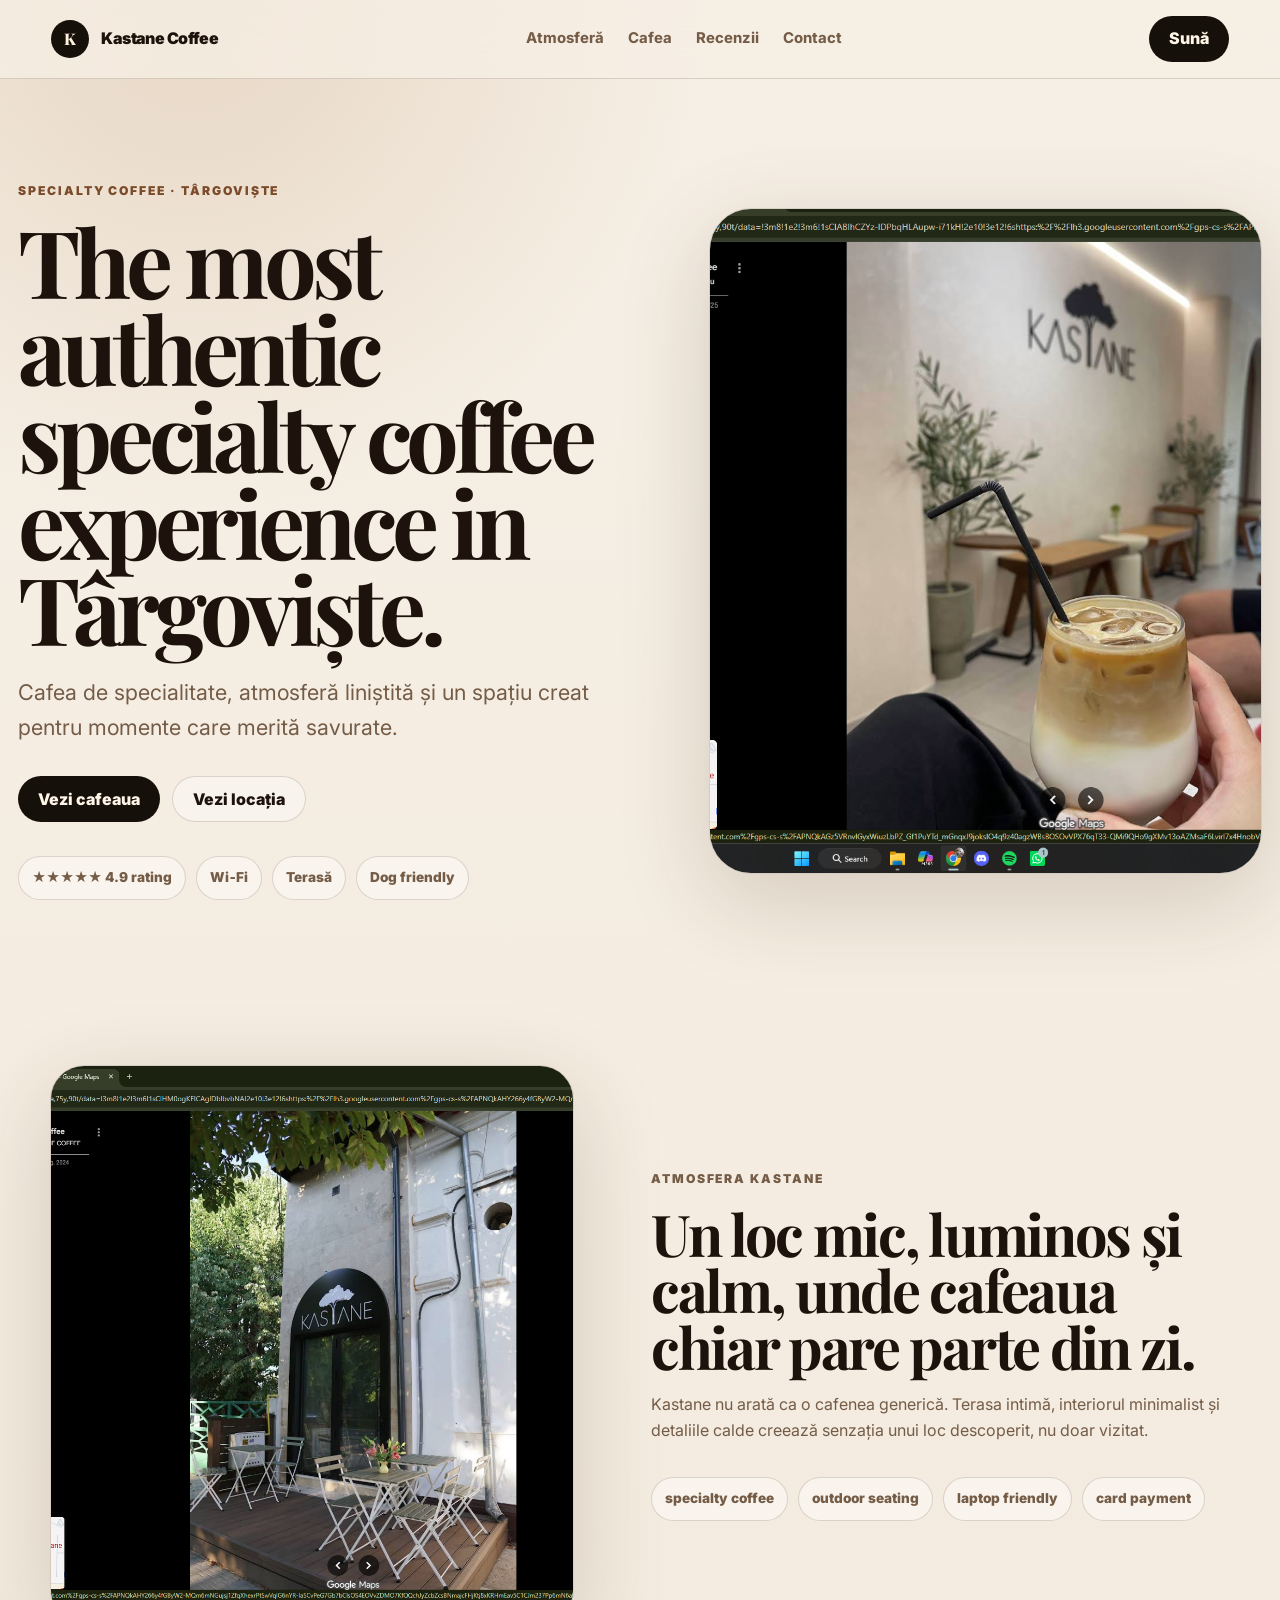
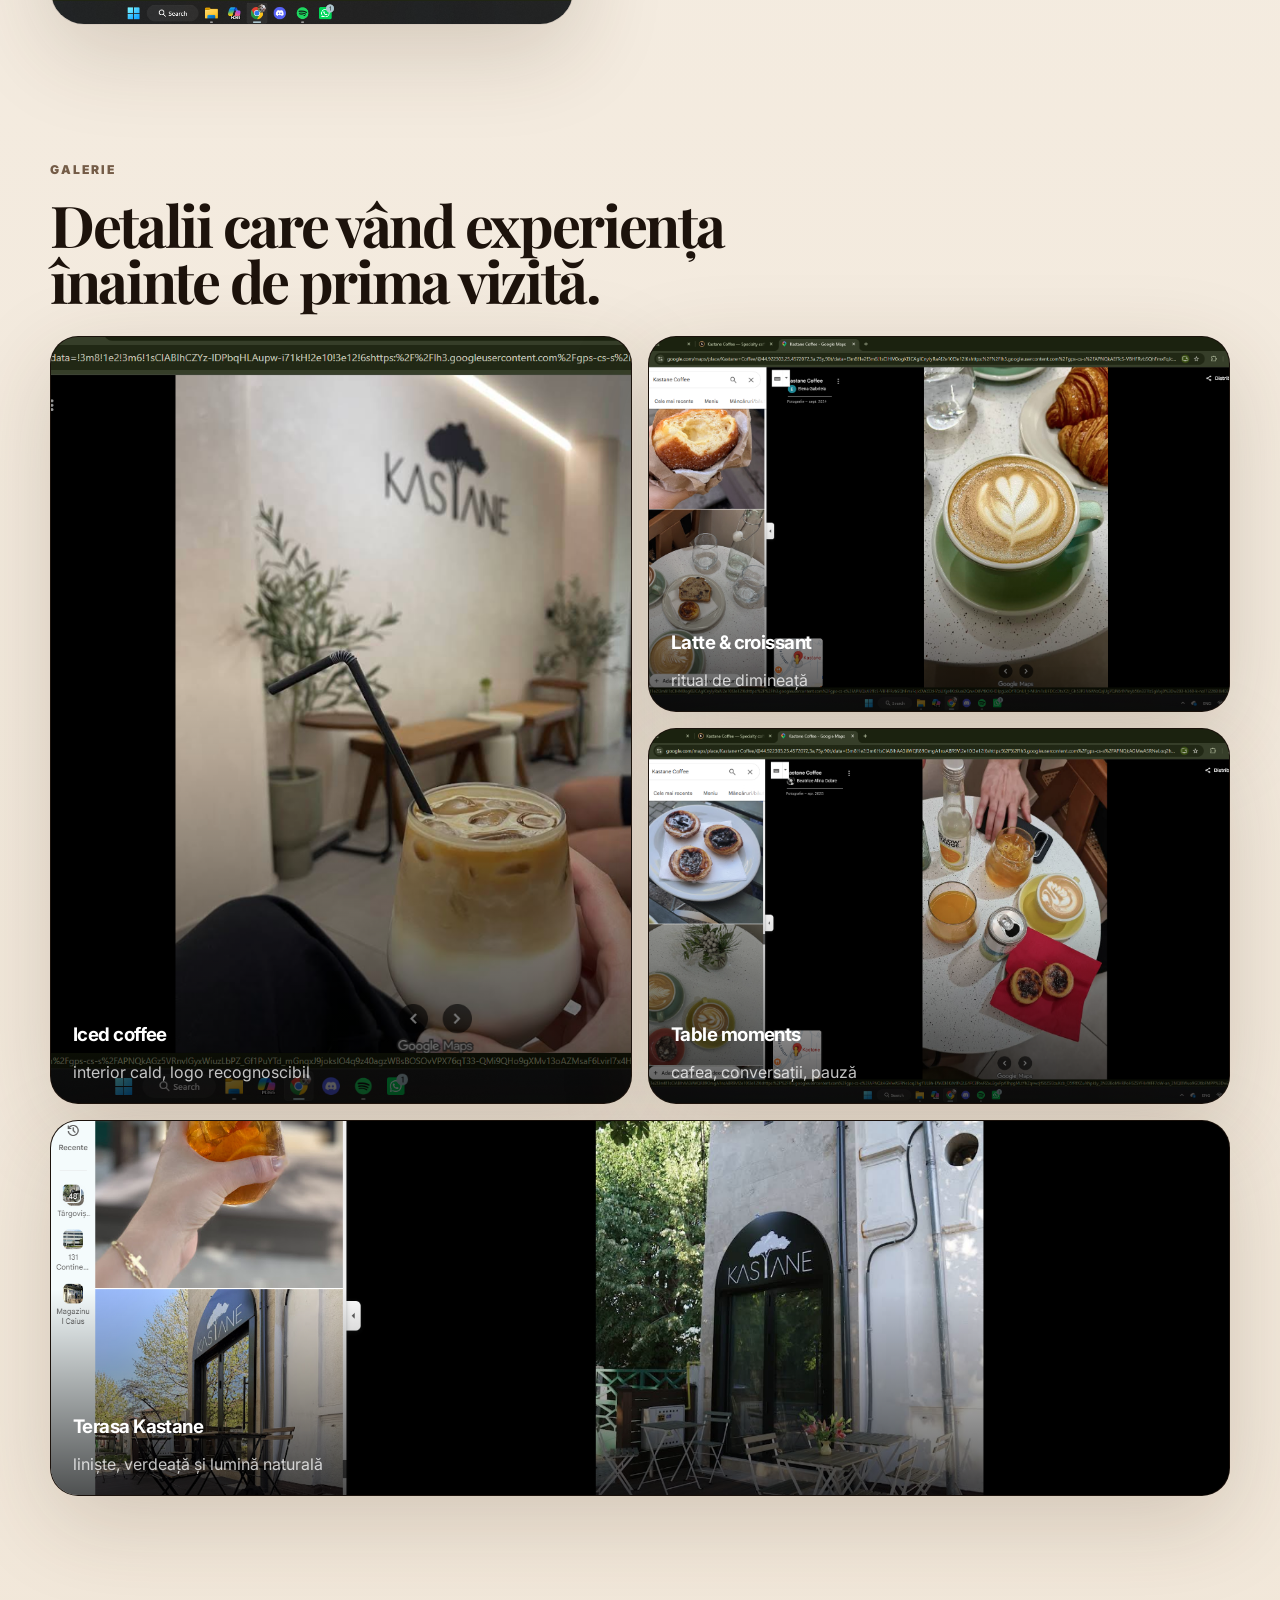
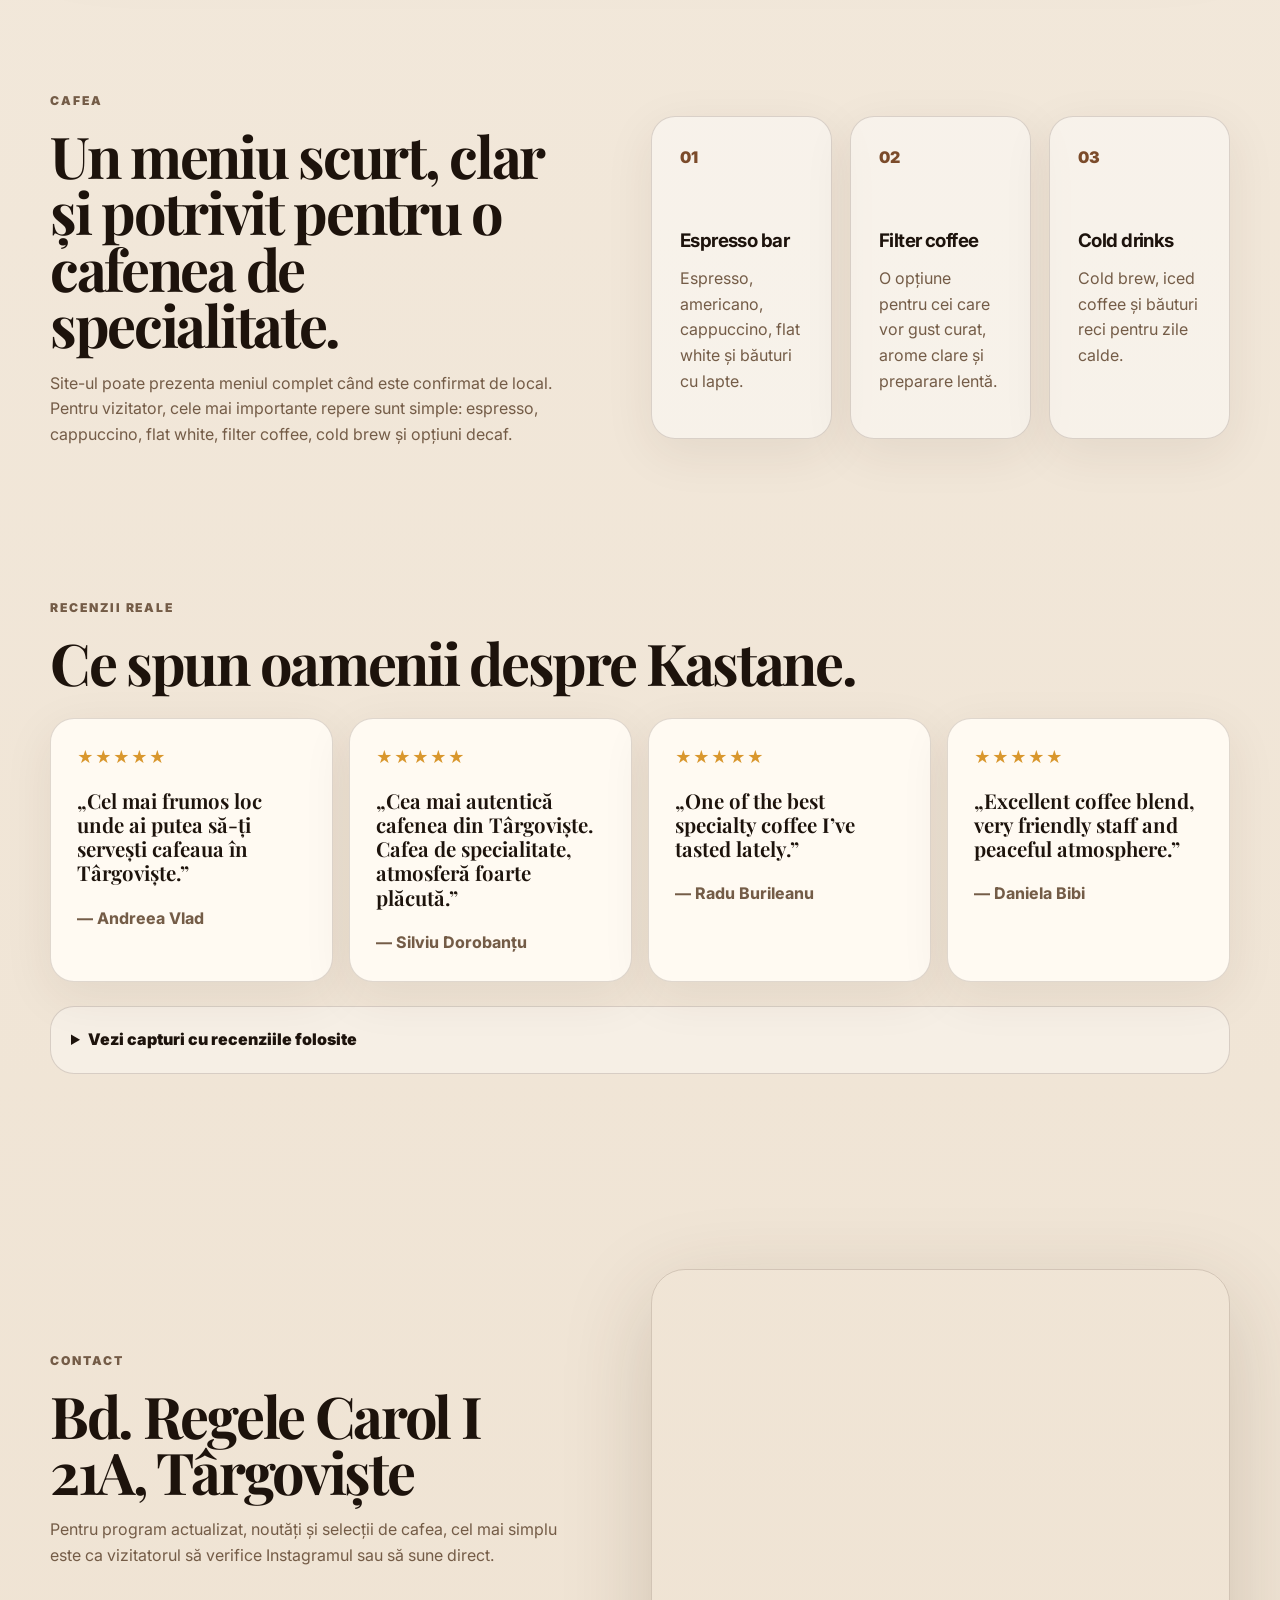
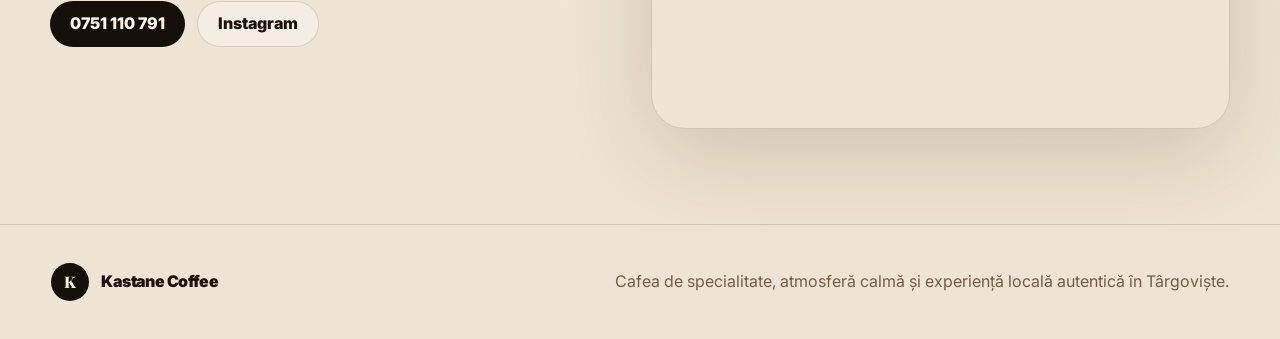
==== commit 74654c14: "Add files via upload" ====
--- a/index.html
+++ b/index.html
@@ -3,243 +3,199 @@
 <head>
   <meta charset="utf-8" />
   <meta name="viewport" content="width=device-width, initial-scale=1" />
-  <title>Kastane Coffee — Cafenea de specialitate în Târgoviște</title>
-  <meta name="description" content="Kastane Coffee, cafenea de specialitate în Târgoviște. Espresso, filter coffee, cold brew, opțiuni decaf, Wi‑Fi, terasă și atmosferă relaxată." />
-  <meta name="theme-color" content="#120d08" />
-  <meta property="og:title" content="Kastane Coffee — Cafenea de specialitate în Târgoviște" />
-  <meta property="og:description" content="Cafea de specialitate, atmosferă caldă și un loc potrivit pentru pauze, lucru sau conversații în Târgoviște." />
+  <title>Kastane Coffee — Specialty Coffee în Târgoviște</title>
+  <meta name="description" content="Kastane Coffee, cafenea de specialitate în Târgoviște. Cafea bună, atmosferă liniștită, terasă, interior minimalist și recenzii excelente." />
+  <meta name="theme-color" content="#f6efe5" />
   <link rel="icon" href="favicon.svg" type="image/svg+xml" />
   <link rel="preconnect" href="https://fonts.googleapis.com">
   <link rel="preconnect" href="https://fonts.gstatic.com" crossorigin>
-  <link href="https://fonts.googleapis.com/css2?family=Inter:wght@400;500;600;700;800;900&family=Playfair+Display:wght@500;600;700;800&display=swap" rel="stylesheet">
+  <link href="https://fonts.googleapis.com/css2?family=Inter:wght@400;500;600;700;800;900&family=Playfair+Display:wght@600;700;800&display=swap" rel="stylesheet">
   <link rel="stylesheet" href="styles.css" />
 </head>
 
 <body>
-  <div class="grain" aria-hidden="true"></div>
-
   <header class="site-header">
-    <a class="brand" href="index.html" aria-label="Kastane Coffee">
+    <a class="brand" href="#top" aria-label="Kastane Coffee">
       <span class="brand-mark">K</span>
-      <span class="brand-text">Kastane Coffee</span>
+      <span>Kastane Coffee</span>
     </a>
 
-    <nav class="nav" aria-label="Navigație principală">
+    <nav class="nav">
+      <a href="#atmosphere">Atmosferă</a>
       <a href="#coffee">Cafea</a>
-      <a href="#rarities">Selecții</a>
-      <a href="#reviews">Experiență</a>
-      <a href="coffee.html">Our Coffee</a>
+      <a href="#reviews">Recenzii</a>
       <a href="#visit">Contact</a>
     </nav>
 
-    <button class="theme-toggle" type="button" aria-label="Schimbă tema">☀️</button>
-    <a class="header-cta" href="tel:+40751110791">Sună acum</a>
+    <a class="header-cta" href="tel:+40751110791">Sună</a>
   </header>
 
-  <main>
-    <section class="hero hero-premium">
+  <main id="top">
+    <section class="hero">
       <div class="hero-copy reveal">
-        <p class="eyebrow">cafenea de specialitate · târgoviște</p>
-        <h1>Mai mult decât o cafea luată în trecere.</h1>
+        <p class="eyebrow">specialty coffee · târgoviște</p>
+        <h1>The most authentic specialty coffee experience in Târgoviște.</h1>
         <p class="lead">
-          Kastane Coffee este un loc pentru cafea preparată atent, pauze liniștite și întâlniri simple,
-          într-un spațiu cald, modern și ușor de recunoscut în oraș.
+          Cafea de specialitate, atmosferă liniștită și un spațiu creat pentru momente care merită savurate.
         </p>
 
         <div class="hero-actions">
-          <a class="button primary" href="https://www.instagram.com/kastanecoffee/" target="_blank" rel="noreferrer">Urmărește pe Instagram</a>
+          <a class="button primary" href="#coffee">Vezi cafeaua</a>
           <a class="button ghost" href="#visit">Vezi locația</a>
         </div>
 
-        <div class="micro-row">
-          <span>espresso bar</span>
-          <span>filter coffee</span>
-          <span>cold brew</span>
-          <span>atmosferă relaxată</span>
-        </div>
-      </div>
-
-      <div class="hero-visual reveal delay-1">
-        <div class="hero-photo hero-photo-main photo-slot">
-          <span>imagine principală local</span>
-        </div>
-        <div class="hero-photo hero-photo-small photo-slot">
-          <span>detaliu cafea / bar</span>
-        </div>
-        <div class="hero-badge">
-          <span class="badge-big counter" data-target="4.9">0</span>
-          <span>apreciere ridicată în comunitate</span>
-        </div>
-      </div>
-    </section>
-
-    <section class="stats reveal" aria-label="Puncte forte">
-      <article><strong class="counter" data-target="4.9">0</strong><span>rating orientativ</span></article>
-      <article><strong>Wi‑Fi</strong><span>pentru lucru</span></article>
-      <article><strong>Fresh</strong><span>cafea preparată atent</span></article>
-      <article><strong>Local</strong><span>în inima orașului</span></article>
-    </section>
-
-    <section class="ticker" aria-label="Facilități">
-      <div class="ticker-track">
-        <span>Free Wi‑Fi</span><span>•</span><span>Laptop friendly</span><span>•</span>
-        <span>Kids friendly</span><span>•</span><span>Dog friendly</span><span>•</span>
-        <span>Outdoor seating</span><span>•</span><span>Card payment</span><span>•</span>
-        <span>Plant-based milk</span><span>•</span><span>Decaf</span><span>•</span>
-      </div>
-    </section>
-
-    <section class="section two-col" id="coffee">
-      <div class="section-kicker reveal">Cafea</div>
-      <div class="section-content reveal">
-        <h2>Un meniu clar, construit în jurul cafelei bune.</h2>
+        <div class="proof-row">
+          <span>★★★★★ 4.9 rating</span>
+          <span>Wi‑Fi</span>
+          <span>Terasă</span>
+          <span>Dog friendly</span>
+        </div>
+      </div>
+
+      <div class="hero-image reveal delay">
+        <img src="images/hero-iced-coffee.png" alt="Iced coffee Kastane Coffee" />
+      </div>
+    </section>
+
+    <section class="split" id="atmosphere">
+      <div class="split-image reveal">
+        <img src="images/terrace.png" alt="Terasa Kastane Coffee" />
+      </div>
+
+      <div class="split-copy reveal delay">
+        <p class="eyebrow">atmosfera kastane</p>
+        <h2>Un loc mic, luminos și calm, unde cafeaua chiar pare parte din zi.</h2>
         <p>
-          De la espresso și cappuccino până la filter coffee și băuturi reci, meniul poate fi prezentat
-          simplu, elegant și ușor de actualizat, fără să încarce inutil experiența vizitatorului.
-        </p>
-      </div>
-    </section>
-
-    <section class="menu-board reveal">
-      <div class="menu-category">
-        <div class="menu-title">
+          Kastane nu arată ca o cafenea generică. Terasa intimă, interiorul minimalist și detaliile calde
+          creează senzația unui loc descoperit, nu doar vizitat.
+        </p>
+
+        <div class="feature-list">
+          <span>specialty coffee</span>
+          <span>outdoor seating</span>
+          <span>laptop friendly</span>
+          <span>card payment</span>
+        </div>
+      </div>
+    </section>
+
+    <section class="gallery-section">
+      <div class="section-head reveal">
+        <p class="eyebrow">galerie</p>
+        <h2>Detalii care vând experiența înainte de prima vizită.</h2>
+      </div>
+
+      <div class="gallery reveal">
+        <article class="gallery-card tall">
+          <img src="images/hero-iced-coffee.png" alt="Băutură rece la Kastane Coffee" />
+          <div><h3>Iced coffee</h3><p>interior cald, logo recognoscibil</p></div>
+        </article>
+
+        <article class="gallery-card">
+          <img src="images/latte-croissant.png" alt="Latte art și croissante" />
+          <div><h3>Latte & croissant</h3><p>ritual de dimineață</p></div>
+        </article>
+
+        <article class="gallery-card">
+          <img src="images/table-drinks.png" alt="Cafea și băuturi pe masă" />
+          <div><h3>Table moments</h3><p>cafea, conversații, pauză</p></div>
+        </article>
+
+        <article class="gallery-card wide">
+          <img src="images/terrace.png" alt="Terasa exterioară Kastane Coffee" />
+          <div><h3>Terasa Kastane</h3><p>liniște, verdeață și lumină naturală</p></div>
+        </article>
+      </div>
+    </section>
+
+    <section class="coffee-section" id="coffee">
+      <div class="coffee-copy reveal">
+        <p class="eyebrow">cafea</p>
+        <h2>Un meniu scurt, clar și potrivit pentru o cafenea de specialitate.</h2>
+        <p>
+          Site-ul poate prezenta meniul complet când este confirmat de local. Pentru vizitator, cele mai importante
+          repere sunt simple: espresso, cappuccino, flat white, filter coffee, cold brew și opțiuni decaf.
+        </p>
+      </div>
+
+      <div class="menu-grid reveal delay">
+        <article>
+          <span>01</span>
           <h3>Espresso bar</h3>
-          <span>clasice zilnice</span>
-        </div>
-        <article><b>Espresso</b><span>intens</span></article>
-        <article><b>Americano</b><span>echilibrat</span></article>
-        <article><b>Cappuccino</b><span>cremos</span></article>
-        <article><b>Flat white</b><span>fin</span></article>
-      </div>
-
-      <div class="menu-category highlighted">
-        <div class="menu-title">
-          <h3>Slow coffee</h3>
-          <span>gust curat</span>
-        </div>
-        <article><b>Filter coffee</b><span>aromatic</span></article>
-        <article><b>Cold brew / drip</b><span>rece</span></article>
-        <article><b>Decaf coffee</b><span>lejer</span></article>
-        <article><b>Plant-based milk</b><span>opțional</span></article>
-      </div>
-
-      <div class="menu-category">
-        <div class="menu-title">
-          <h3>Signature</h3>
-          <span>sezonier</span>
-        </div>
-        <article><b>Băuturi speciale</b><span>rotative</span></article>
-        <article><b>Cold drinks</b><span>fresh</span></article>
-        <article><b>Seasonal latte</b><span>cald</span></article>
-        <article><b>Sweet pairing</b><span>selectat</span></article>
-      </div>
-    </section>
-
-    <section class="rarities" id="rarities">
-      <div class="rarities-copy reveal">
-        <p class="eyebrow">selecții speciale</p>
-        <h2>Pentru clienții care vor să descopere cafeaua, nu doar să o comande.</h2>
-        <p>
-          O secțiune dedicată selecțiilor speciale poziționează Kastane Coffee ca un loc cu identitate,
-          nu doar ca o cafenea obișnuită. Originile pot fi actualizate în funcție de cafeaua disponibilă.
-        </p>
-      </div>
-
-      <div class="rarities-grid reveal delay-1">
+          <p>Espresso, americano, cappuccino, flat white și băuturi cu lapte.</p>
+        </article>
         <article>
-          <span>profil floral</span>
-          <h3>Note delicate, gust luminos</h3>
-          <p>Potrivit pentru filter coffee și pentru clienții curioși să încerce arome mai fine.</p>
+          <span>02</span>
+          <h3>Filter coffee</h3>
+          <p>O opțiune pentru cei care vor gust curat, arome clare și preparare lentă.</p>
         </article>
         <article>
-          <span>profil echilibrat</span>
-          <h3>Caramel, fructe roșii, corp rotund</h3>
-          <p>O alegere ușor de recomandat pentru cine vrea ceva special, dar prietenos.</p>
-        </article>
-        <article>
-          <span>profil intens</span>
-          <h3>Aciditate clară, final lung</h3>
-          <p>Un profil expresiv, pentru cei care caută o cafea memorabilă.</p>
-        </article>
-      </div>
-    </section>
-
-    <section class="showcase" id="experience">
-      <div class="showcase-copy reveal">
-        <p class="eyebrow">Experiență</p>
-        <h2>Un site bun trebuie să transmită atmosfera localului înainte ca omul să ajungă acolo.</h2>
-        <p>
-          De aceea designul pune accent pe imagini mari, culori calde, spațiu liber și texte scurte.
-          Vizitatorul trebuie să simtă din primele secunde că locul este curat, atent și primitor.
-        </p>
-        <a class="text-link" href="coffee.html">Descoperă cafeaua</a>
-      </div>
-
-      <div class="masonry reveal delay-1">
-        <div class="photo-slot tall parallax"><span>exterior / intrare</span></div>
-        <div class="photo-slot parallax"><span>băutură servită</span></div>
-        <div class="photo-slot parallax"><span>interior</span></div>
-        <div class="photo-slot wide parallax"><span>bar / detalii</span></div>
+          <span>03</span>
+          <h3>Cold drinks</h3>
+          <p>Cold brew, iced coffee și băuturi reci pentru zile calde.</p>
+        </article>
       </div>
     </section>
 
     <section class="reviews" id="reviews">
       <div class="section-head reveal">
-        <p class="eyebrow">Experiență client</p>
-        <h2>Mesajele care transformă o vizită într-un obicei.</h2>
+        <p class="eyebrow">recenzii reale</p>
+        <h2>Ce spun oamenii despre Kastane.</h2>
       </div>
 
       <div class="review-grid reveal">
         <figure>
-          <div>★★★★★</div>
-          <blockquote>„Un loc cald, curat și liniștit, perfect pentru o cafea bună în oraș.”</blockquote>
-          <figcaption>— experiență evidențiată pe site</figcaption>
-        </figure>
-        <figure>
-          <div>★★★★★</div>
-          <blockquote>„Cafea atent preparată și atmosferă potrivită pentru lucru sau o discuție scurtă.”</blockquote>
-          <figcaption>— mesaj pentru clienți noi</figcaption>
-        </figure>
-        <figure>
-          <div>★★★★★</div>
-          <blockquote>„Genul de cafenea pe care o recomanzi mai departe după prima vizită.”</blockquote>
-          <figcaption>— poziționare de brand</figcaption>
-        </figure>
-      </div>
-    </section>
-
-    <section class="instagram-block reveal">
-      <div>
-        <p class="eyebrow">Comunitate</p>
-        <h2>Instagramul poate rămâne locul viu al brandului.</h2>
-        <p>
-          Site-ul poate trimite elegant către Instagram, unde clienții văd noutăți, băuturi de sezon,
-          program actualizat și imagini recente din local.
-        </p>
-      </div>
-      <div class="insta-grid">
-        <a class="photo-slot" href="https://www.instagram.com/kastanecoffee/" target="_blank" rel="noreferrer"><span>noutăți</span></a>
-        <a class="photo-slot" href="https://www.instagram.com/kastanecoffee/" target="_blank" rel="noreferrer"><span>băuturi</span></a>
-        <a class="photo-slot" href="https://www.instagram.com/kastanecoffee/" target="_blank" rel="noreferrer"><span>atmosferă</span></a>
-        <a class="photo-slot" href="https://www.instagram.com/kastanecoffee/" target="_blank" rel="noreferrer"><span>comunitate</span></a>
-      </div>
+          <div class="stars">★★★★★</div>
+          <blockquote>„Cel mai frumos loc unde ai putea să-ți servești cafeaua în Târgoviște.”</blockquote>
+          <figcaption>— Andreea Vlad</figcaption>
+        </figure>
+
+        <figure>
+          <div class="stars">★★★★★</div>
+          <blockquote>„Cea mai autentică cafenea din Târgoviște. Cafea de specialitate, atmosferă foarte plăcută.”</blockquote>
+          <figcaption>— Silviu Dorobanțu</figcaption>
+        </figure>
+
+        <figure>
+          <div class="stars">★★★★★</div>
+          <blockquote>„One of the best specialty coffee I’ve tasted lately.”</blockquote>
+          <figcaption>— Radu Burileanu</figcaption>
+        </figure>
+
+        <figure>
+          <div class="stars">★★★★★</div>
+          <blockquote>„Excellent coffee blend, very friendly staff and peaceful atmosphere.”</blockquote>
+          <figcaption>— Daniela Bibi</figcaption>
+        </figure>
+      </div>
+
+      <details class="review-proof">
+        <summary>Vezi capturi cu recenziile folosite</summary>
+        <div class="proof-gallery">
+          <img src="images/review-andreea.png" alt="Recenzie Andreea Vlad Google Maps" />
+          <img src="images/review-silviu.png" alt="Recenzie Silviu Dorobanțu Google Maps" />
+          <img src="images/review-radu.png" alt="Recenzie Radu Burileanu Google Maps" />
+          <img src="images/review-daniela.png" alt="Recenzie Daniela Bibi Google Maps" />
+        </div>
+      </details>
     </section>
 
     <section class="visit" id="visit">
       <div class="visit-copy reveal">
-        <p class="eyebrow">Contact</p>
-        <h2>Găsește Kastane Coffee pe Bd. Regele Carol I 21A.</h2>
+        <p class="eyebrow">contact</p>
+        <h2>Bd. Regele Carol I 21A, Târgoviște</h2>
         <p>
-          Pentru detalii rapide, clienții pot suna direct sau pot verifica noutățile pe Instagram.
-          Programul final se afișează după confirmarea cu echipa localului.
-        </p>
-        <div class="visit-actions">
-          <a class="button primary" href="tel:+40751110791">Sună acum</a>
+          Pentru program actualizat, noutăți și selecții de cafea, cel mai simplu este ca vizitatorul
+          să verifice Instagramul sau să sune direct.
+        </p>
+
+        <div class="hero-actions">
+          <a class="button primary" href="tel:+40751110791">0751 110 791</a>
           <a class="button ghost" href="https://www.instagram.com/kastanecoffee/" target="_blank" rel="noreferrer">Instagram</a>
         </div>
       </div>
 
-      <div class="map-card reveal delay-1">
+      <div class="map-card reveal delay">
         <iframe
           title="Hartă Kastane Coffee"
           loading="lazy"
@@ -251,18 +207,11 @@
   </main>
 
   <footer class="footer">
-    <div>
-      <a class="brand footer-brand" href="index.html">
-        <span class="brand-mark">K</span>
-        <span>Kastane Coffee</span>
-      </a>
-      <p>Cafea de specialitate, atmosferă caldă și pauze mai bune în Târgoviște.</p>
-    </div>
-    <div class="footer-links">
-      <a href="coffee.html">Our Coffee</a>
-      <a href="https://www.instagram.com/kastanecoffee/" target="_blank" rel="noreferrer">Instagram</a>
-      <a href="tel:+40751110791">Telefon</a>
-    </div>
+    <a class="brand" href="#top">
+      <span class="brand-mark">K</span>
+      <span>Kastane Coffee</span>
+    </a>
+    <p>Cafea de specialitate, atmosferă calmă și experiență locală autentică în Târgoviște.</p>
   </footer>
 
   <script src="script.js"></script>
--- a/styles.css
+++ b/styles.css
@@ -1,33 +1,17 @@
 * { box-sizing: border-box; }
 
 :root {
-  --bg: #120d08;
-  --bg-2: #1b130d;
-  --surface: rgba(255, 249, 238, 0.055);
-  --surface-strong: rgba(255, 249, 238, 0.095);
-  --text: #fff7e8;
-  --muted: #c9b49a;
-  --soft: #8f7962;
-  --line: rgba(255, 247, 232, 0.14);
-  --accent: #d09a5d;
-  --accent-2: #f3c886;
-  --shadow: 0 30px 90px rgba(0, 0, 0, 0.42);
+  --bg: #f6efe5;
+  --bg-soft: #fffaf2;
+  --text: #1d130c;
+  --muted: #745c47;
+  --line: rgba(55, 36, 21, .16);
+  --accent: #7b4b2a;
+  --accent-2: #b7895d;
+  --dark: #16100b;
   --radius-xl: 34px;
   --radius-lg: 24px;
-  --radius-md: 16px;
-}
-
-body.light {
-  --bg: #fbf4ea;
-  --bg-2: #f1e3d0;
-  --surface: rgba(75, 48, 28, 0.075);
-  --surface-strong: rgba(75, 48, 28, 0.12);
-  --text: #1b120b;
-  --muted: #6f5640;
-  --soft: #8b6a4f;
-  --line: rgba(65, 42, 25, 0.16);
-  --accent: #9b6634;
-  --accent-2: #7a481e;
+  --shadow: 0 26px 90px rgba(65, 43, 24, .18);
 }
 
 html { scroll-behavior: smooth; }
@@ -37,25 +21,16 @@
   font-family: Inter, system-ui, -apple-system, BlinkMacSystemFont, "Segoe UI", sans-serif;
   color: var(--text);
   background:
-    radial-gradient(circle at 15% -10%, rgba(208, 154, 93, 0.16), transparent 34rem),
-    radial-gradient(circle at 80% 5%, rgba(243, 200, 134, 0.10), transparent 28rem),
-    linear-gradient(180deg, var(--bg) 0%, var(--bg-2) 70%, var(--bg) 100%);
+    radial-gradient(circle at 15% 0%, rgba(183, 137, 93, .24), transparent 32rem),
+    linear-gradient(180deg, var(--bg), #efe3d3);
   line-height: 1.6;
-  overflow-x: hidden;
-  transition: background .25s ease, color .25s ease;
-}
-
-.grain {
-  position: fixed;
-  inset: 0;
-  pointer-events: none;
-  opacity: 0.13;
-  z-index: 100;
-  background-image:
-    linear-gradient(90deg, rgba(255,255,255,.04) 1px, transparent 1px),
-    linear-gradient(rgba(255,255,255,.035) 1px, transparent 1px);
-  background-size: 5px 5px;
-  mix-blend-mode: soft-light;
+}
+
+img {
+  display: block;
+  width: 100%;
+  height: 100%;
+  object-fit: cover;
 }
 
 a { color: inherit; text-decoration: none; }
@@ -63,23 +38,23 @@
 .site-header {
   position: sticky;
   top: 0;
-  z-index: 50;
+  z-index: 20;
   display: flex;
   align-items: center;
   justify-content: space-between;
-  gap: 16px;
-  padding: 16px clamp(16px, 4vw, 64px);
-  background: color-mix(in srgb, var(--bg) 82%, transparent);
+  gap: 18px;
+  padding: 16px clamp(18px, 4vw, 64px);
+  background: rgba(246, 239, 229, .78);
+  backdrop-filter: blur(18px);
   border-bottom: 1px solid var(--line);
-  backdrop-filter: blur(18px);
 }
 
 .brand {
   display: inline-flex;
   align-items: center;
   gap: 12px;
-  font-weight: 850;
-  letter-spacing: -0.035em;
+  font-weight: 900;
+  letter-spacing: -.035em;
 }
 
 .brand-mark {
@@ -88,34 +63,21 @@
   width: 38px;
   height: 38px;
   border-radius: 50%;
-  background: radial-gradient(circle at 30% 20%, #ffe1aa, #d09a5d 55%, #6b3e24 100%);
-  color: #1b1008;
-  font-weight: 950;
-  box-shadow: 0 10px 28px rgba(208, 154, 93, 0.28);
+  background: var(--dark);
+  color: #fff3e0;
+  font-family: "Playfair Display", Georgia, serif;
+  font-weight: 800;
 }
 
 .nav {
   display: flex;
-  gap: 22px;
-  color: var(--muted);
-  font-size: .9rem;
-  font-weight: 650;
-}
-
-.nav a { transition: color .2s ease; }
+  gap: 24px;
+  color: var(--muted);
+  font-weight: 750;
+  font-size: .93rem;
+}
+
 .nav a:hover { color: var(--text); }
-
-.theme-toggle {
-  display: inline-grid;
-  place-items: center;
-  width: 42px;
-  height: 42px;
-  border: 1px solid var(--line);
-  border-radius: 50%;
-  background: var(--surface);
-  color: var(--text);
-  cursor: pointer;
-}
 
 .header-cta,
 .button {
@@ -123,579 +85,394 @@
   align-items: center;
   justify-content: center;
   min-height: 46px;
+  padding: 0 20px;
   border-radius: 999px;
-  padding: 0 20px;
-  font-weight: 800;
-  transition: transform .2s ease, background .2s ease, border-color .2s ease;
+  font-weight: 850;
 }
 
 .header-cta,
 .button.primary {
-  color: var(--bg);
-  background: var(--text);
+  background: var(--dark);
+  color: #fff6e8;
 }
 
 .button.ghost {
   border: 1px solid var(--line);
-  color: var(--text);
-  background: rgba(255, 255, 255, 0.03);
-}
-
-.button:hover,
-.header-cta:hover { transform: translateY(-2px); }
-
-.hero-premium {
+  background: rgba(255,255,255,.35);
+}
+
+.hero {
   width: min(1280px, calc(100% - 36px));
   margin: 0 auto;
+  display: grid;
+  grid-template-columns: minmax(0, 1fr) minmax(380px, .9fr);
+  gap: clamp(34px, 6vw, 86px);
+  align-items: center;
   min-height: calc(100vh - 72px);
-  display: grid;
-  grid-template-columns: minmax(0, 1fr) minmax(360px, .86fr);
-  gap: clamp(34px, 6vw, 90px);
-  align-items: center;
-  padding: clamp(56px, 8vw, 110px) 0 70px;
+  padding: clamp(54px, 8vw, 110px) 0 70px;
 }
 
 .eyebrow {
-  margin: 0 0 18px;
-  color: var(--accent-2);
+  margin: 0 0 16px;
+  color: var(--accent);
   text-transform: uppercase;
   letter-spacing: .16em;
   font-size: .76rem;
-  font-weight: 900;
+  font-weight: 950;
 }
 
 h1, h2, h3, p { margin-top: 0; }
 
 h1 {
   margin-bottom: 24px;
-  max-width: 930px;
   font-family: "Playfair Display", Georgia, serif;
-  font-size: clamp(3.7rem, 8.6vw, 8.5rem);
-  line-height: .88;
+  font-size: clamp(3.25rem, 7.3vw, 7.4rem);
+  line-height: .93;
   letter-spacing: -.055em;
-  font-weight: 700;
 }
 
 h2 {
   margin-bottom: 18px;
   font-family: "Playfair Display", Georgia, serif;
-  font-size: clamp(2.35rem, 4.8vw, 4.85rem);
+  font-size: clamp(2.2rem, 4.5vw, 4.8rem);
   line-height: .98;
-  letter-spacing: -.038em;
-  font-weight: 700;
+  letter-spacing: -.04em;
 }
 
 h3 {
-  margin-bottom: 8px;
-  font-size: 1.14rem;
+  margin-bottom: 10px;
   letter-spacing: -.03em;
 }
 
 .lead {
-  max-width: 680px;
-  color: var(--muted);
-  font-size: clamp(1.05rem, 1.7vw, 1.32rem);
-}
-
-.hero-actions,
-.visit-actions {
+  max-width: 690px;
+  color: var(--muted);
+  font-size: clamp(1.06rem, 1.8vw, 1.35rem);
+}
+
+.hero-actions {
   display: flex;
   flex-wrap: wrap;
   gap: 12px;
   margin-top: 32px;
 }
 
-.micro-row {
+.proof-row,
+.feature-list {
   display: flex;
   flex-wrap: wrap;
   gap: 10px;
   margin-top: 34px;
 }
 
-.micro-row span,
-.menu-title span {
-  display: inline-flex;
-  border: 1px solid var(--line);
-  color: var(--muted);
+.proof-row span,
+.feature-list span {
+  padding: 10px 13px;
   border-radius: 999px;
-  padding: 9px 13px;
-  font-size: .82rem;
-  font-weight: 800;
-}
-
-.hero-visual {
-  position: relative;
-  min-height: 620px;
-}
-
-.hero-photo {
-  position: absolute;
+  border: 1px solid var(--line);
+  background: rgba(255,255,255,.42);
+  color: var(--muted);
+  font-size: .85rem;
+  font-weight: 850;
+}
+
+.hero-image {
+  height: min(680px, 74vh);
+  min-height: 480px;
+  border-radius: 42px;
   overflow: hidden;
   box-shadow: var(--shadow);
-}
-
-.hero-photo-main {
-  inset: 6% 0 0 12%;
-  border-radius: 44px;
-}
-
-.hero-photo-small {
-  left: 0;
-  top: 0;
-  width: 46%;
-  height: 34%;
-  border-radius: 30px;
-  z-index: 2;
-}
-
-.hero-badge {
-  position: absolute;
-  right: -10px;
-  bottom: 32px;
-  display: grid;
-  gap: 2px;
-  width: 164px;
-  padding: 22px;
-  border-radius: 26px;
-  background: color-mix(in srgb, var(--text) 92%, transparent);
-  color: var(--bg);
+  border: 1px solid var(--line);
+}
+
+/* Crop Google Maps screenshots so the useful photo dominates */
+.hero-image img {
+  object-position: 58% 47%;
+}
+
+.split,
+.coffee-section,
+.visit {
+  width: min(1180px, calc(100% - 36px));
+  margin: 0 auto;
+  display: grid;
+  grid-template-columns: .95fr 1.05fr;
+  gap: clamp(30px, 6vw, 80px);
+  align-items: center;
+  padding: 95px 0;
+}
+
+.split-image {
+  height: 560px;
+  border-radius: var(--radius-xl);
+  overflow: hidden;
   box-shadow: var(--shadow);
-  z-index: 3;
-}
-
-.badge-big {
-  font-family: "Playfair Display", Georgia, serif;
-  font-size: 3.3rem;
-  line-height: .88;
-  font-weight: 800;
-}
-
-.photo-slot {
-  display: grid;
-  place-items: center;
-  min-height: 260px;
+  border: 1px solid var(--line);
+}
+
+.split-image img {
+  object-position: 68% 52%;
+}
+
+.gallery-section,
+.reviews {
+  width: min(1180px, calc(100% - 36px));
+  margin: 0 auto;
+  padding: 40px 0 100px;
+}
+
+.section-head {
+  max-width: 820px;
+  margin-bottom: 28px;
+}
+
+.section-head p,
+.split-copy p,
+.coffee-copy p,
+.visit-copy p,
+.footer p {
+  color: var(--muted);
+  max-width: 720px;
+}
+
+.gallery {
+  display: grid;
+  grid-template-columns: repeat(6, 1fr);
+  grid-auto-rows: 180px;
+  gap: 16px;
+}
+
+.gallery-card {
   position: relative;
+  grid-column: span 3;
+  grid-row: span 2;
+  border-radius: 28px;
   overflow: hidden;
-  border: 1px solid var(--line);
-  background:
-    linear-gradient(135deg, rgba(255, 247, 232, .12), rgba(255, 247, 232, .025)),
-    radial-gradient(circle at 30% 20%, rgba(243, 200, 134, .22), transparent 18rem),
-    repeating-linear-gradient(45deg, rgba(255,255,255,.035) 0 1px, transparent 1px 18px),
-    #2a1a10;
-  color: var(--muted);
-  text-align: center;
-  font-weight: 900;
-}
-
-.photo-slot::after {
+  box-shadow: var(--shadow);
+  border: 1px solid var(--line);
+  background: var(--dark);
+}
+
+.gallery-card.tall {
+  grid-row: span 4;
+}
+
+.gallery-card.wide {
+  grid-column: span 6;
+  grid-row: span 2;
+}
+
+.gallery-card img {
+  transition: transform .55s ease;
+}
+
+.gallery-card:hover img {
+  transform: scale(1.04);
+}
+
+.gallery-card::after {
   content: "";
   position: absolute;
   inset: 0;
-  background:
-    linear-gradient(180deg, transparent 45%, rgba(18, 13, 8, .46)),
-    radial-gradient(circle at 60% 10%, rgba(255,255,255,.13), transparent 12rem);
-  pointer-events: none;
-}
-
-.photo-slot span {
-  position: relative;
-  z-index: 1;
-  max-width: 230px;
-  padding: 12px 16px;
-  border: 1px solid var(--line);
-  border-radius: 999px;
-  background: rgba(18, 13, 8, .58);
-  backdrop-filter: blur(10px);
-  color: #fff7e8;
-}
-
-.stats {
-  width: min(1180px, calc(100% - 36px));
-  margin: 0 auto 46px;
-  display: grid;
-  grid-template-columns: repeat(4, 1fr);
-  gap: 14px;
-}
-
-.stats article {
-  padding: 22px;
-  border: 1px solid var(--line);
-  border-radius: var(--radius-lg);
-  background: var(--surface);
-}
-
-.stats strong {
-  display: block;
-  font-family: "Playfair Display", Georgia, serif;
-  font-size: clamp(2.2rem, 4vw, 4rem);
-  line-height: .9;
-}
-
-.stats span { color: var(--muted); font-weight: 800; }
-
-.ticker {
-  overflow: hidden;
-  border-top: 1px solid var(--line);
-  border-bottom: 1px solid var(--line);
-  background: var(--surface);
-}
-
-.ticker-track {
-  display: flex;
-  gap: 28px;
-  min-width: max-content;
-  padding: 18px 0;
-  color: var(--muted);
-  font-weight: 850;
-  text-transform: uppercase;
-  letter-spacing: .08em;
-  animation: ticker 32s linear infinite;
-}
-
-.ticker-track span:first-child { margin-left: 100vw; }
-
-@keyframes ticker { to { transform: translateX(-100%); } }
-
-.section,
-.showcase,
-.reviews,
-.visit,
-.page-hero,
-.process,
-.rarities,
-.instagram-block,
-.coffee-cards {
-  width: min(1180px, calc(100% - 36px));
-  margin: 0 auto;
-}
-
-.two-col {
-  display: grid;
-  grid-template-columns: 180px 1fr;
-  gap: clamp(28px, 6vw, 90px);
-  padding: 105px 0 42px;
-}
-
-.section-kicker {
-  color: var(--accent-2);
-  text-transform: uppercase;
-  letter-spacing: .16em;
-  font-size: .78rem;
-  font-weight: 900;
-}
-
-.section-content p,
-.showcase p,
-.visit p,
-.footer p,
-.process p,
-.rarities p,
-.instagram-block p,
-.coffee-cards p {
-  color: var(--muted);
-  max-width: 760px;
-}
-
-.menu-board {
-  width: min(1180px, calc(100% - 36px));
-  margin: 0 auto 108px;
+  background: linear-gradient(180deg, transparent 45%, rgba(0,0,0,.68));
+}
+
+.gallery-card div {
+  position: absolute;
+  left: 22px;
+  right: 22px;
+  bottom: 18px;
+  z-index: 2;
+  color: white;
+}
+
+.gallery-card p {
+  margin: 0;
+  color: rgba(255,255,255,.76);
+}
+
+.gallery-card:nth-child(1) img { object-position: 58% 48%; }
+.gallery-card:nth-child(2) img { object-position: 58% 48%; }
+.gallery-card:nth-child(3) img { object-position: 58% 48%; }
+.gallery-card:nth-child(4) img { object-position: 65% 52%; }
+
+.menu-grid {
   display: grid;
   grid-template-columns: repeat(3, 1fr);
   gap: 18px;
 }
 
-.menu-category {
+.menu-grid article {
+  min-height: 250px;
   padding: 28px;
-  min-height: 420px;
-  border: 1px solid var(--line);
-  border-radius: var(--radius-xl);
-  background: var(--surface);
-  box-shadow: 0 20px 60px rgba(0,0,0,.14);
-}
-
-.menu-category.highlighted {
-  background:
-    linear-gradient(180deg, rgba(208, 154, 93, .22), rgba(255, 255, 255, .055)),
-    var(--surface);
-}
-
-.menu-title {
-  display: flex;
-  align-items: flex-start;
-  justify-content: space-between;
-  gap: 18px;
-  padding-bottom: 32px;
-}
-
-.menu-category article {
-  display: flex;
-  justify-content: space-between;
-  gap: 18px;
-  padding: 18px 0;
-  border-top: 1px solid var(--line);
-  color: var(--muted);
-}
-
-.menu-category article b { color: var(--text); }
-
-.rarities {
-  display: grid;
-  grid-template-columns: .82fr 1.18fr;
-  gap: clamp(28px, 6vw, 80px);
-  align-items: start;
-  padding: 20px 0 112px;
-}
-
-.rarities-grid {
-  display: grid;
+  border-radius: var(--radius-lg);
+  border: 1px solid var(--line);
+  background: rgba(255,255,255,.45);
+  box-shadow: 0 14px 50px rgba(65,43,24,.08);
+}
+
+.menu-grid span {
+  display: inline-block;
+  margin-bottom: 56px;
+  color: var(--accent);
+  font-weight: 950;
+}
+
+.menu-grid p {
+  color: var(--muted);
+}
+
+.review-grid {
+  display: grid;
+  grid-template-columns: repeat(4, 1fr);
   gap: 16px;
 }
 
-.rarities-grid article {
+.review-grid figure {
+  margin: 0;
   padding: 26px;
   border-radius: var(--radius-lg);
-  border: 1px solid var(--line);
-  background: var(--surface);
-}
-
-.rarities-grid span,
-.coffee-cards span,
-.process-list span {
-  color: var(--accent-2);
-  font-weight: 950;
-  text-transform: uppercase;
-  letter-spacing: .1em;
-  font-size: .76rem;
-}
-
-.showcase {
-  display: grid;
-  grid-template-columns: .86fr 1.14fr;
-  gap: clamp(30px, 6vw, 82px);
-  align-items: center;
-  padding: 30px 0 110px;
-}
-
-.text-link {
-  display: inline-flex;
+  background: var(--bg-soft);
+  border: 1px solid var(--line);
+  box-shadow: 0 14px 50px rgba(65,43,24,.08);
+}
+
+.stars {
+  color: #d9972d;
+  letter-spacing: .06em;
+  margin-bottom: 18px;
+}
+
+blockquote {
+  margin: 0 0 20px;
+  font-family: "Playfair Display", Georgia, serif;
+  font-weight: 650;
+  font-size: clamp(1.15rem, 1.6vw, 1.55rem);
+  line-height: 1.18;
+}
+
+figcaption {
+  color: var(--muted);
+  font-weight: 750;
+}
+
+.review-proof {
+  margin-top: 24px;
+  border-radius: var(--radius-lg);
+  background: rgba(255,255,255,.38);
+  border: 1px solid var(--line);
+  padding: 20px;
+}
+
+.review-proof summary {
+  cursor: pointer;
+  font-weight: 900;
+}
+
+.proof-gallery {
+  display: grid;
+  grid-template-columns: repeat(2, 1fr);
+  gap: 14px;
   margin-top: 18px;
-  color: var(--accent-2);
-  font-weight: 850;
-}
-
-.masonry {
-  display: grid;
-  grid-template-columns: repeat(6, 1fr);
-  grid-auto-rows: 135px;
-  gap: 14px;
-}
-
-.masonry .photo-slot { min-height: auto; border-radius: 26px; }
-.masonry .tall { grid-column: span 3; grid-row: span 4; }
-.masonry .wide { grid-column: span 3; grid-row: span 2; }
-.masonry .photo-slot:not(.tall):not(.wide) { grid-column: span 3; grid-row: span 2; }
-
-.reviews { padding-bottom: 100px; }
-
-.section-head { max-width: 760px; margin-bottom: 26px; }
-
-.review-grid {
-  display: grid;
-  grid-template-columns: repeat(3, 1fr);
-  gap: 18px;
-}
-
-.review-grid figure {
-  margin: 0;
-  padding: 30px;
+}
+
+.proof-gallery img {
+  height: auto;
+  border-radius: 16px;
+  border: 1px solid var(--line);
+}
+
+.map-card {
+  height: 460px;
   border-radius: var(--radius-xl);
-  background: var(--surface);
-  border: 1px solid var(--line);
-}
-
-.review-grid figure div { color: var(--accent-2); margin-bottom: 18px; letter-spacing: .08em; }
-
-blockquote {
-  margin: 0 0 18px;
-  font-family: "Playfair Display", Georgia, serif;
-  font-size: clamp(1.35rem, 2.4vw, 2.3rem);
-  line-height: 1.12;
-  letter-spacing: -.035em;
-  font-weight: 600;
-}
-
-figcaption { color: var(--muted); }
-
-.instagram-block {
-  display: grid;
-  grid-template-columns: .8fr 1.2fr;
-  gap: clamp(26px, 5vw, 70px);
-  align-items: center;
-  padding: 40px 0 108px;
-}
-
-.insta-grid {
-  display: grid;
-  grid-template-columns: repeat(4, 1fr);
-  gap: 10px;
-}
-
-.insta-grid .photo-slot {
-  min-height: 190px;
-  border-radius: 22px;
-}
-
-.visit {
-  display: grid;
-  grid-template-columns: .85fr 1.15fr;
-  gap: 24px;
-  align-items: stretch;
-  margin-bottom: 92px;
-  padding: clamp(24px, 5vw, 54px);
-  border-radius: var(--radius-xl);
-  background:
-    radial-gradient(circle at 10% 10%, rgba(243, 200, 134, .12), transparent 20rem),
-    var(--surface);
-  border: 1px solid var(--line);
-}
-
-.map-card {
-  min-height: 430px;
   overflow: hidden;
-  border-radius: 28px;
-  border: 1px solid var(--line);
-  background: var(--bg-2);
+  border: 1px solid var(--line);
+  box-shadow: var(--shadow);
 }
 
 .map-card iframe {
-  display: block;
   width: 100%;
   height: 100%;
   border: 0;
-  filter: grayscale(.25) contrast(1.05) brightness(.82);
 }
 
 .footer {
   display: flex;
+  align-items: center;
   justify-content: space-between;
-  gap: 28px;
-  padding: 42px clamp(18px, 4vw, 64px);
+  gap: 26px;
+  padding: 38px clamp(18px, 4vw, 64px);
   border-top: 1px solid var(--line);
-  background: rgba(0,0,0,.12);
 }
 
 .footer p {
-  margin: 14px 0 0;
-  max-width: 520px;
-  font-size: .92rem;
-}
-
-.footer-links {
-  display: flex;
-  flex-wrap: wrap;
-  gap: 18px;
-  align-content: flex-start;
-  color: var(--muted);
-  font-weight: 800;
-}
-
-.page-hero { padding: clamp(64px, 9vw, 130px) 0 52px; }
-.page-hero h1 { max-width: 980px; }
-
-.coffee-cards {
-  display: grid;
-  grid-template-columns: repeat(2, 1fr);
-  gap: 18px;
-  padding-bottom: 100px;
-}
-
-.coffee-cards article {
-  padding: clamp(26px, 4vw, 44px);
-  border: 1px solid var(--line);
-  border-radius: var(--radius-xl);
-  background: var(--surface);
-}
-
-.process { padding-bottom: 100px; }
-
-.process-list {
-  display: grid;
-  grid-template-columns: repeat(4, 1fr);
-  gap: 16px;
-  margin-top: 28px;
-}
-
-.process-list article {
-  min-height: 220px;
-  padding: 24px;
-  border-radius: var(--radius-lg);
-  border: 1px solid var(--line);
-  background: var(--surface);
+  margin: 0;
+  text-align: right;
 }
 
 .reveal {
   opacity: 0;
-  transform: translateY(24px);
-  transition: opacity .8s ease, transform .8s ease;
-}
-
-.reveal.is-visible { opacity: 1; transform: translateY(0); }
-.delay-1 { transition-delay: .12s; }
-
-@media (max-width: 1080px) {
+  transform: translateY(22px);
+  transition: opacity .75s ease, transform .75s ease;
+}
+
+.reveal.is-visible {
+  opacity: 1;
+  transform: translateY(0);
+}
+
+.delay {
+  transition-delay: .12s;
+}
+
+@media (max-width: 1020px) {
   .nav { display: none; }
-}
-
-@media (max-width: 980px) {
-  .hero-premium,
-  .two-col,
-  .showcase,
-  .visit,
-  .rarities,
-  .instagram-block {
+
+  .hero,
+  .split,
+  .coffee-section,
+  .visit {
     grid-template-columns: 1fr;
   }
 
-  .hero-premium { min-height: auto; }
-  .hero-visual { min-height: 520px; }
-
-  .menu-board,
   .review-grid,
-  .process-list,
-  .coffee-cards,
-  .stats {
+  .menu-grid {
     grid-template-columns: 1fr;
   }
 
-  .menu-category { min-height: auto; }
-}
-
-@media (max-width: 620px) {
-  .site-header { padding: 14px 16px; }
-  .brand-text { display: none; }
+  .hero-image,
+  .split-image {
+    min-height: 420px;
+    height: 55vh;
+  }
+}
+
+@media (max-width: 680px) {
   .header-cta { display: none; }
 
-  h1 { font-size: clamp(3.3rem, 16vw, 5.3rem); }
-
-  .hero-visual { min-height: 440px; }
-  .hero-photo-main { inset: 10% 0 0 0; }
-  .hero-photo-small { width: 54%; height: 30%; }
-  .hero-badge { right: 10px; bottom: 14px; }
-
-  .masonry,
-  .insta-grid {
-    display: grid;
+  h1 {
+    font-size: clamp(3rem, 14vw, 5rem);
+  }
+
+  .gallery {
+    display: block;
+  }
+
+  .gallery-card {
+    height: 320px;
+    margin-bottom: 14px;
+  }
+
+  .proof-gallery {
     grid-template-columns: 1fr;
-    grid-auto-rows: auto;
-  }
-
-  .masonry .tall,
-  .masonry .wide,
-  .masonry .photo-slot:not(.tall):not(.wide) {
-    grid-column: auto;
-    grid-row: auto;
-    min-height: 230px;
-  }
-
-  .footer { flex-direction: column; }
-}
+  }
+
+  .footer {
+    flex-direction: column;
+    align-items: flex-start;
+  }
+
+  .footer p {
+    text-align: left;
+  }
+}
